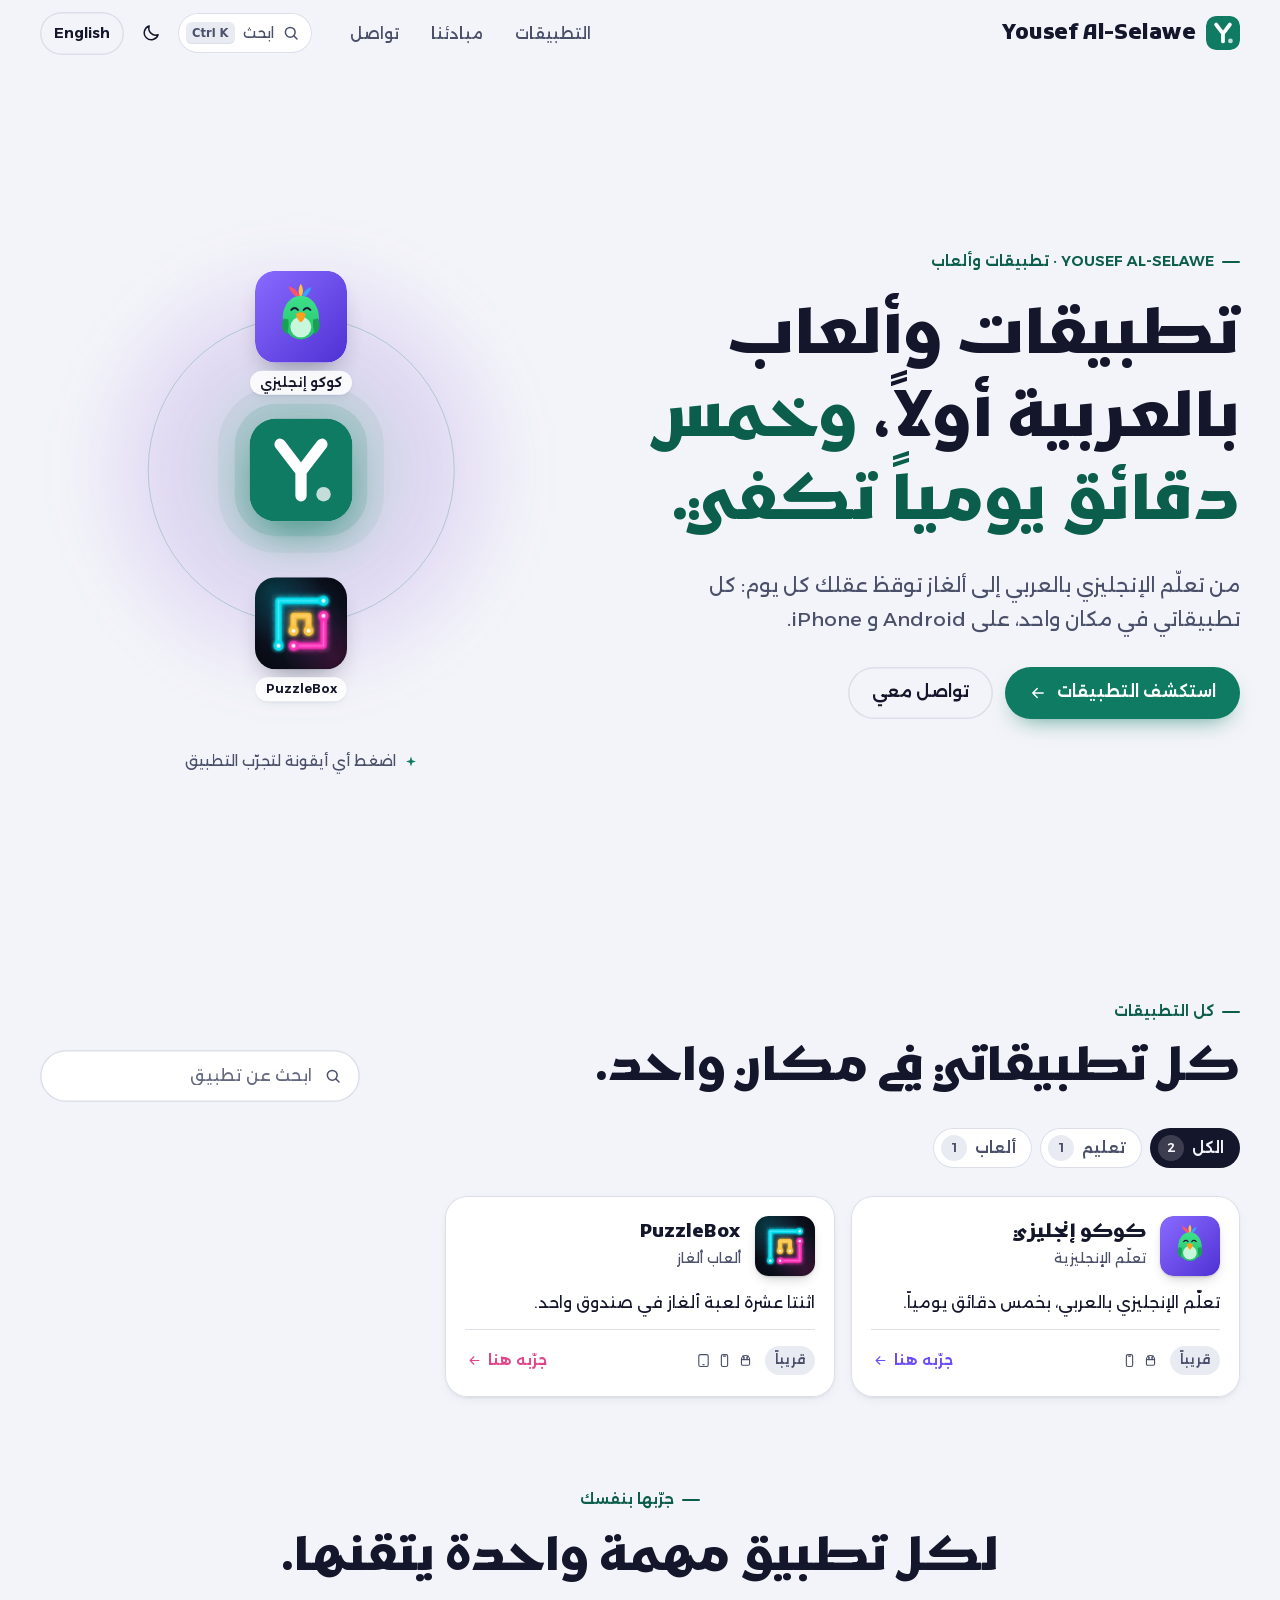
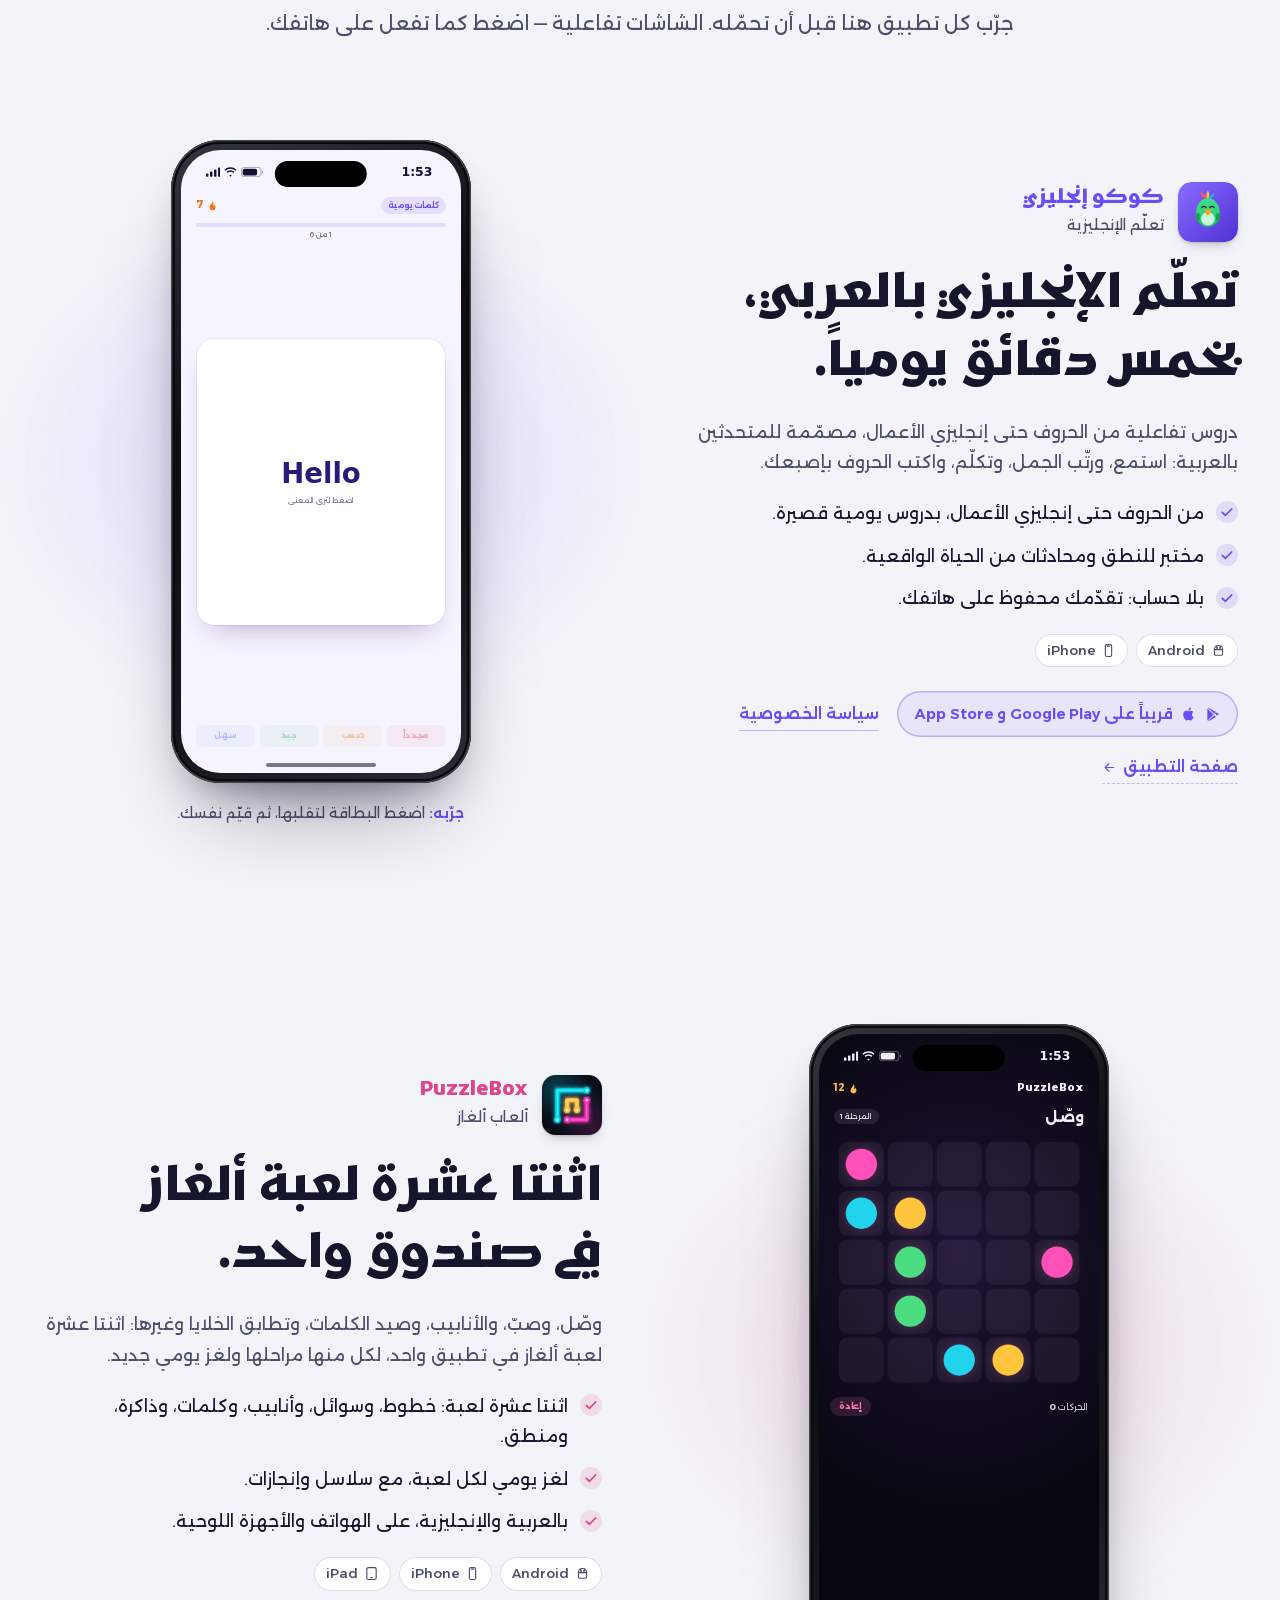
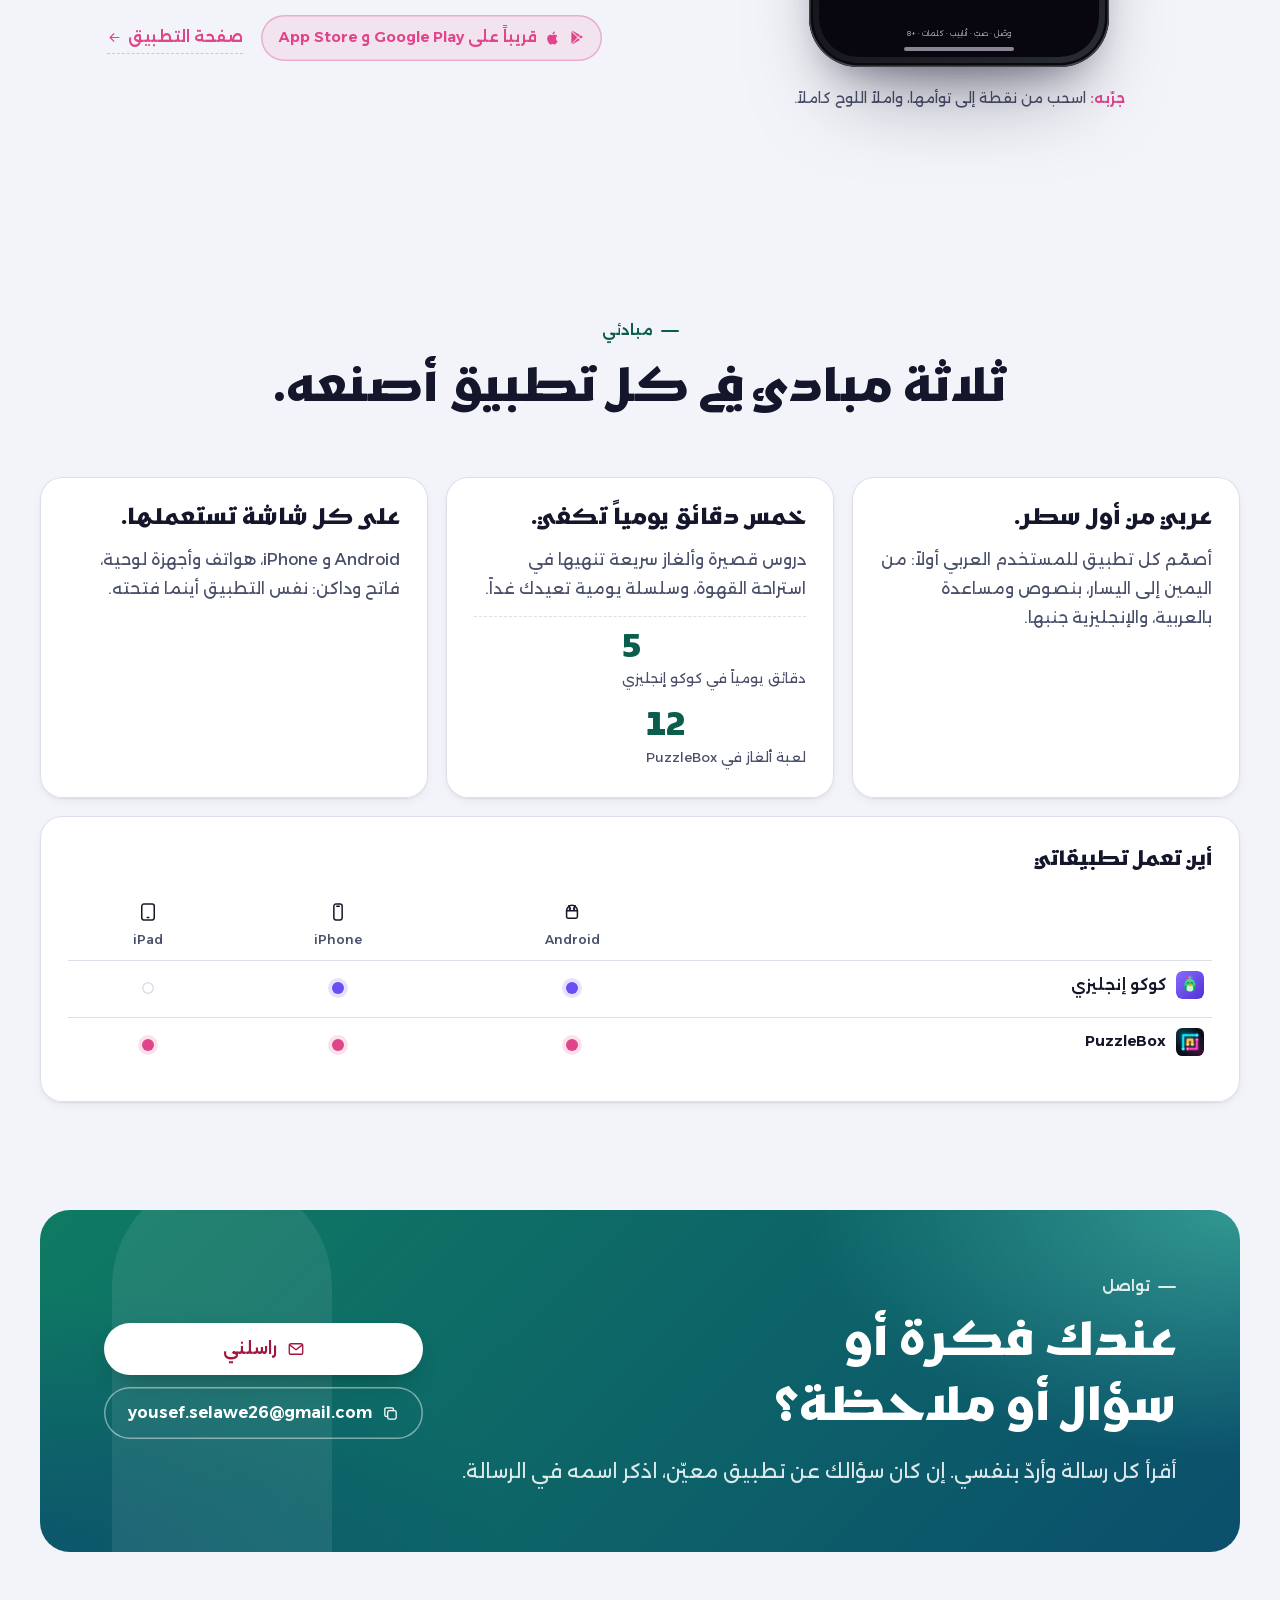
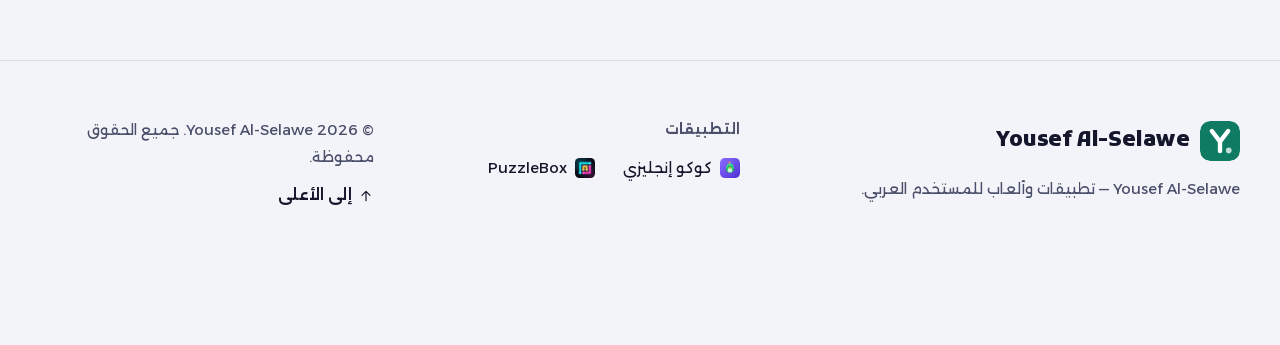
==== ar/index.html @ 9557375d "New developer site for Yousef Al-Selawe (built on the SouqApp site) Arabic-first hub at /ar/ and /en" ====
<!doctype html>
<html lang="ar" dir="rtl">
<head>
<meta charset="utf-8">
<meta name="viewport" content="width=device-width, initial-scale=1, viewport-fit=cover">
<title>Yousef Al-Selawe — تطبيقات وألعاب عربية</title>
<meta name="description" content="تطبيقات وألعاب من Yousef Al-Selawe، مصمّمة للمستخدم العربي: تعلّم الإنجليزي مع كوكو إنجليزي، ودرّب عقلك مع PuzzleBox. على Android و iPhone.">
<link rel="canonical" href="https://yousefselawe26.github.io/ar/">
<link rel="alternate" hreflang="ar" href="https://yousefselawe26.github.io/ar/">
<link rel="alternate" hreflang="en" href="https://yousefselawe26.github.io/en/">
<link rel="alternate" hreflang="x-default" href="https://yousefselawe26.github.io/ar/">
<meta property="og:type" content="website">
<meta property="og:site_name" content="Yousef Al-Selawe">
<meta property="og:title" content="Yousef Al-Selawe — تطبيقات وألعاب عربية">
<meta property="og:description" content="تطبيقات وألعاب من Yousef Al-Selawe، مصمّمة للمستخدم العربي: تعلّم الإنجليزي مع كوكو إنجليزي، ودرّب عقلك مع PuzzleBox. على Android و iPhone.">
<meta property="og:url" content="https://yousefselawe26.github.io/ar/">
<meta property="og:image" content="https://yousefselawe26.github.io/og/ar.png">
<meta property="og:image:width" content="1200">
<meta property="og:image:height" content="630">
<meta property="og:image:alt" content="Yousef Al-Selawe — كل تطبيقاتي في مكان واحد">
<meta property="og:locale" content="ar_JO">
<meta property="og:locale:alternate" content="en_US">
<meta name="twitter:card" content="summary_large_image">
<meta name="theme-color" content="#F3F4F9" media="(prefers-color-scheme: light)">
<meta name="theme-color" content="#0B0D16" media="(prefers-color-scheme: dark)">
<link rel="icon" href="/favicon.svg" type="image/svg+xml">
<link rel="icon" href="/favicon-48.png" sizes="48x48" type="image/png">
<link rel="apple-touch-icon" href="/apple-touch-icon.png">
<link rel="manifest" href="/site.webmanifest">
<link rel="preload" href="/fonts/kufam-arabic.woff2" as="font" type="font/woff2" crossorigin>
<link rel="preload" href="/fonts/alexandria-arabic.woff2" as="font" type="font/woff2" crossorigin>
<link rel="stylesheet" href="/assets/site.css?v=bbc7349735">
<script>
(function () {
  var d = document.documentElement, t = null;
  try { t = localStorage.getItem('sq-theme'); } catch (e) {}
  if (t !== 'light' && t !== 'dark') t = window.matchMedia('(prefers-color-scheme: dark)').matches ? 'dark' : 'light';
  d.setAttribute('data-theme', t);
  d.classList.add('js');
  // If the script never runs, show everything rather than leave it waiting to fade in.
  setTimeout(function () { if (!window.__sqReady) d.classList.remove('js'); }, 2500);
  try { localStorage.setItem('sq-lang', 'ar'); } catch (e) {}
})();
</script>
<script type="module" src="/assets/main.js?v=e59dbe7ccb"></script>
<script type="application/ld+json">{"@context":"https://schema.org","@type":"Organization","name":"Yousef Al-Selawe","alternateName":"Yousef Al-Selawe","url":"https://yousefselawe26.github.io","logo":"https://yousefselawe26.github.io/img/logo-512.png","email":"yousef.selawe26@gmail.com"}</script>
<script type="application/ld+json">{"@context":"https://schema.org","@type":"ItemList","name":"لكل تطبيق مهمة واحدة يتقنها.","itemListElement":[{"@type":"ListItem","position":1,"item":{"@type":"MobileApplication","name":"كوكو إنجليزي","description":"دروس تفاعلية من الحروف حتى إنجليزي الأعمال، مصمّمة للمتحدثين بالعربية: استمع، ورتّب الجمل، وتكلّم، واكتب الحروف بإصبعك.","applicationCategory":"EducationalApplication","operatingSystem":"Android, iPhone","image":"https://yousefselawe26.github.io/img/apps/cocoenglish.svg","publisher":{"@type":"Organization","name":"Yousef Al-Selawe"}}},{"@type":"ListItem","position":2,"item":{"@type":"MobileApplication","name":"PuzzleBox","description":"وصّل، وصبّ، والأنابيب، وصيد الكلمات، وتطابق الخلايا وغيرها: اثنتا عشرة لعبة ألغاز في تطبيق واحد، لكل منها مراحلها ولغز يومي جديد.","applicationCategory":"GameApplication","operatingSystem":"Android, iPhone, iPad","image":"https://yousefselawe26.github.io/img/apps/puzzlebox.webp","publisher":{"@type":"Organization","name":"Yousef Al-Selawe"}}}]}</script>
</head>
<body>
<a class="skip" href="#main">تخطَّ إلى المحتوى</a>
<header class="nav" data-nav>
  <div class="wrap nav-inner">
    <a class="brand" href="/ar/" aria-label="Yousef Al-Selawe — الرئيسية"><svg class="logo-mark" width="34" height="34" viewBox="0 0 64 64" aria-hidden="true" focusable="false"><rect width="64" height="64" rx="16" fill="var(--brand)"/><path d="M19 16l13 17 13-17M32 33v15" fill="none" stroke="var(--brand-on)" stroke-width="7" stroke-linecap="round" stroke-linejoin="round"/><circle cx="46" cy="47" r="4.5" fill="var(--brand-on)" opacity=".75"/></svg><span class="brand-word">Yousef Al-Selawe</span></a>
    <nav class="nav-links" aria-label="التطبيقات">
      <a href="/ar/#catalog">التطبيقات</a>
      <a href="/ar/#principles">مبادئنا</a>
      <a href="/ar/#contact">تواصل</a>
    </nav>
    <div class="nav-tools">
      <button class="search-btn" type="button" data-palette-open aria-label="بحث سريع" aria-keyshortcuts="Meta+K Control+K">
        <svg class="icon" width="18" height="18" viewBox="0 0 24 24" fill="none" stroke="currentColor" stroke-width="2" stroke-linecap="round" aria-hidden="true"><circle cx="11" cy="11" r="6.5"/><path d="M16 16l4 4"/></svg>
        <span class="search-btn-text">ابحث</span><kbd data-shortcut>⌘K</kbd>
      </button>
      <button class="icon-btn theme-toggle" type="button" data-theme-toggle data-label-light="الوضع الفاتح" data-label-dark="الوضع الداكن" aria-label="الوضع الداكن"><svg class="icon i-moon" width="20" height="20" viewBox="0 0 24 24" fill="none" stroke="currentColor" stroke-width="1.8" stroke-linecap="round" stroke-linejoin="round" aria-hidden="true" focusable="false"><path d="M20.5 14.2A8.5 8.5 0 0 1 9.8 3.5a8.5 8.5 0 1 0 10.7 10.7z"/></svg><svg class="icon i-sun" width="20" height="20" viewBox="0 0 24 24" fill="none" stroke="currentColor" stroke-width="1.8" stroke-linecap="round" stroke-linejoin="round" aria-hidden="true" focusable="false"><circle cx="12" cy="12" r="4.2"/><path d="M12 2.5v2.2M12 19.3v2.2M4.6 4.6l1.6 1.6M17.8 17.8l1.6 1.6M2.5 12h2.2M19.3 12h2.2M4.6 19.4l1.6-1.6M17.8 6.2l1.6-1.6"/></svg></button>
      <a class="lang-switch" href="/en/" hreflang="en" lang="en" data-lang="en">English</a>
    </div>
  </div>
</header>
<main id="main">
<section class="hero" id="top" aria-labelledby="hero-title">
  <div class="wrap hero-grid">
    <div class="hero-copy">
      <p class="eyebrow hero-eyebrow">Yousef Al-Selawe · تطبيقات وألعاب</p>
      <h1 class="display" id="hero-title">تطبيقات وألعاب بالعربية أولاً، <em>وخمس دقائق يومياً تكفي.</em></h1>
      <p class="lead hero-lead">من تعلّم الإنجليزي بالعربي إلى ألغاز توقظ عقلك كل يوم: كل تطبيقاتي في مكان واحد، على Android و iPhone.</p>
      <div class="hero-actions">
        <a class="btn btn-primary" href="#catalog">استكشف التطبيقات<svg class="icon icon-flip" width="18" height="18" viewBox="0 0 24 24" fill="none" stroke="currentColor" stroke-width="1.8" stroke-linecap="round" stroke-linejoin="round" aria-hidden="true" focusable="false"><path d="M5 12h14M13 6l6 6-6 6"/></svg></a>
        <a class="btn btn-quiet" href="#contact">تواصل معي</a>
      </div>
    </div>
    <div class="hero-stage" data-orbit-stage>
      <nav class="orbit" aria-label="تطبيقات Yousef Al-Selawe" data-rings="1" style="--rings:1">
        <div class="orbit-inner">
          <span class="orbit-glow" aria-hidden="true"></span>
          <span class="orbit-ring" style="--ring:1" aria-hidden="true"><i></i></span>
          <span class="orbit-core" aria-hidden="true"><svg class="orbit-logo" width="96" height="96" viewBox="0 0 64 64" aria-hidden="true" focusable="false"><rect width="64" height="64" rx="16" fill="var(--brand)"/><path d="M19 16l13 17 13-17M32 33v15" fill="none" stroke="var(--brand-on)" stroke-width="7" stroke-linecap="round" stroke-linejoin="round"/><circle cx="46" cy="47" r="4.5" fill="var(--brand-on)" opacity=".75"/></svg></span>
          <ul class="orbit-apps">
            <li style="--ring:1;--a:-90.00deg;--i:0"><a class="orbit-app" href="#app-cocoenglish" data-launch="cocoenglish"><img class="app-icon" src="/img/apps/cocoenglish.svg" alt="" width="96" height="96" fetchpriority="high"><span class="orbit-label" dir="auto">كوكو إنجليزي</span></a></li>
            <li style="--ring:1;--a:90.00deg;--i:1"><a class="orbit-app" href="#app-puzzlebox" data-launch="puzzlebox"><img class="app-icon" src="/img/apps/puzzlebox.webp" alt="" width="96" height="96" fetchpriority="high"><span class="orbit-label" dir="auto">PuzzleBox</span></a></li>
          </ul>
        </div>
      </nav>
      <p class="hero-hint"><svg class="icon" width="14" height="14" viewBox="0 0 24 24" aria-hidden="true" focusable="false"><path fill="currentColor" d="M12 2.5l2.1 6.4 6.4 2.1-6.4 2.1L12 19.5l-2.1-6.4L3.5 11l6.4-2.1z"/></svg>اضغط أي أيقونة لتجرّب التطبيق</p>
    </div>
  </div>
</section>
<section class="catalog" id="catalog" aria-labelledby="catalog-title">
  <div class="wrap">
    <div class="catalog-head reveal">
      <div class="catalog-title">
        <p class="eyebrow">كل التطبيقات</p>
        <h2 class="h2" id="catalog-title">كل تطبيقاتي في مكان واحد.</h2>
      </div>
      <label class="search">
        <svg class="icon" width="18" height="18" viewBox="0 0 24 24" fill="none" stroke="currentColor" stroke-width="2" stroke-linecap="round" aria-hidden="true"><circle cx="11" cy="11" r="6.5"/><path d="M16 16l4 4"/></svg>
        <span class="sr-only">ابحث عن تطبيق</span>
        <input type="search" placeholder="ابحث عن تطبيق" autocomplete="off" data-catalog-search>
      </label>
    </div>
    <div class="filters reveal" role="group" aria-label="الفئات">
      <button type="button" class="filter" data-filter="all" aria-pressed="true">الكل<span dir="ltr">2</span></button>
      <button type="button" class="filter" data-filter="education" aria-pressed="false">تعليم<span dir="ltr">1</span></button>
      <button type="button" class="filter" data-filter="games" aria-pressed="false">ألعاب<span dir="ltr">1</span></button>
    </div>
    <ul class="catalog-grid" data-catalog>
      <li class="app-card" id="card-cocoenglish" data-group="education" data-search="coco english كوكو إنجليزي تعلّم الإنجليزية تعليم" style="--c:#6C4CF5;--c-dark:#A08CFF">
        <img class="app-icon" src="/img/apps/cocoenglish.svg" alt="" width="64" height="64" loading="lazy">
        <span class="app-card-body">
          <a class="app-card-name" href="/ar/apps/cocoenglish/">كوكو إنجليزي</a>
          <span class="app-card-cat">تعلّم الإنجليزية</span>
        </span>
        <span class="app-card-line">تعلّم الإنجليزي بالعربي، بخمس دقائق يومياً.</span>
        <span class="app-card-foot">
          <span class="status">قريباً</span>
          <span class="app-card-platforms" aria-hidden="true"><svg class="icon" width="15" height="15" viewBox="0 0 24 24" fill="none" stroke="currentColor" stroke-width="1.8" stroke-linecap="round" stroke-linejoin="round" aria-hidden="true" focusable="false"><path d="M5.5 10.5h13v7a2 2 0 0 1-2 2h-9a2 2 0 0 1-2-2z"/><path d="M5.5 10.5a6.5 6.5 0 0 1 13 0M8 4.5l1.5 2.2M16 4.5l-1.5 2.2"/><circle cx="9.5" cy="8" r=".6" fill="currentColor"/><circle cx="14.5" cy="8" r=".6" fill="currentColor"/></svg><svg class="icon" width="15" height="15" viewBox="0 0 24 24" fill="none" stroke="currentColor" stroke-width="1.8" stroke-linecap="round" stroke-linejoin="round" aria-hidden="true" focusable="false"><rect x="7" y="2.5" width="10" height="19" rx="2.5"/><path d="M10.5 5h3"/></svg></span>
          <a class="app-card-try" href="#app-cocoenglish" data-launch="cocoenglish">جرّبه هنا<svg class="icon icon-flip" width="15" height="15" viewBox="0 0 24 24" fill="none" stroke="currentColor" stroke-width="1.8" stroke-linecap="round" stroke-linejoin="round" aria-hidden="true" focusable="false"><path d="M5 12h14M13 6l6 6-6 6"/></svg></a>
        </span>
      </li>
      <li class="app-card" id="card-puzzlebox" data-group="games" data-search="puzzlebox puzzlebox ألعاب ألغاز ألعاب" style="--c:#E0458A;--c-dark:#FF77B4">
        <img class="app-icon" src="/img/apps/puzzlebox.webp" alt="" width="64" height="64" loading="lazy">
        <span class="app-card-body">
          <a class="app-card-name" href="/ar/apps/puzzlebox/">PuzzleBox</a>
          <span class="app-card-cat">ألعاب ألغاز</span>
        </span>
        <span class="app-card-line">اثنتا عشرة لعبة ألغاز في صندوق واحد.</span>
        <span class="app-card-foot">
          <span class="status">قريباً</span>
          <span class="app-card-platforms" aria-hidden="true"><svg class="icon" width="15" height="15" viewBox="0 0 24 24" fill="none" stroke="currentColor" stroke-width="1.8" stroke-linecap="round" stroke-linejoin="round" aria-hidden="true" focusable="false"><path d="M5.5 10.5h13v7a2 2 0 0 1-2 2h-9a2 2 0 0 1-2-2z"/><path d="M5.5 10.5a6.5 6.5 0 0 1 13 0M8 4.5l1.5 2.2M16 4.5l-1.5 2.2"/><circle cx="9.5" cy="8" r=".6" fill="currentColor"/><circle cx="14.5" cy="8" r=".6" fill="currentColor"/></svg><svg class="icon" width="15" height="15" viewBox="0 0 24 24" fill="none" stroke="currentColor" stroke-width="1.8" stroke-linecap="round" stroke-linejoin="round" aria-hidden="true" focusable="false"><rect x="7" y="2.5" width="10" height="19" rx="2.5"/><path d="M10.5 5h3"/></svg><svg class="icon" width="15" height="15" viewBox="0 0 24 24" fill="none" stroke="currentColor" stroke-width="1.8" stroke-linecap="round" stroke-linejoin="round" aria-hidden="true" focusable="false"><rect x="4.5" y="2.5" width="15" height="19" rx="2.5"/><path d="M11 18.5h2"/></svg></span>
          <a class="app-card-try" href="#app-puzzlebox" data-launch="puzzlebox">جرّبه هنا<svg class="icon icon-flip" width="15" height="15" viewBox="0 0 24 24" fill="none" stroke="currentColor" stroke-width="1.8" stroke-linecap="round" stroke-linejoin="round" aria-hidden="true" focusable="false"><path d="M5 12h14M13 6l6 6-6 6"/></svg></a>
        </span>
      </li>
    </ul>
    <p class="catalog-empty" data-catalog-empty hidden>لا يوجد تطبيق بهذا الاسم بعد.</p>
  </div>
</section>
<section class="apps" id="apps" aria-labelledby="apps-title">
  <div class="wrap section-head reveal">
    <p class="eyebrow">جرّبها بنفسك</p>
    <h2 class="h2" id="apps-title">لكل تطبيق مهمة واحدة يتقنها.</h2>
    <p class="lead">جرّب كل تطبيق هنا قبل أن تحمّله. الشاشات تفاعلية — اضغط كما تفعل على هاتفك.</p>
  </div>
  <article class="app" id="app-cocoenglish" data-app="cocoenglish" style="--c:#6C4CF5;--c-dark:#A08CFF" aria-labelledby="cocoenglish-title">
  <div class="wrap app-grid">
    <div class="app-copy">
      <div class="app-id reveal">
        <img class="app-icon" src="/img/apps/cocoenglish.svg" alt="" width="60" height="60" loading="lazy">
        <div>
          <p class="app-name">كوكو إنجليزي</p>
          <p class="app-cat">تعلّم الإنجليزية</p>
        </div>
      </div>
      <h3 class="app-headline reveal" id="cocoenglish-title" tabindex="-1"><span class="sr-only">كوكو إنجليزي: </span>تعلّم الإنجليزي بالعربي، بخمس دقائق يومياً.</h3>
      <p class="app-desc reveal">دروس تفاعلية من الحروف حتى إنجليزي الأعمال، مصمّمة للمتحدثين بالعربية: استمع، ورتّب الجمل، وتكلّم، واكتب الحروف بإصبعك.</p>
      <ul class="app-features reveal">
        <li><svg class="icon" width="16" height="16" viewBox="0 0 24 24" fill="none" stroke="currentColor" stroke-width="1.8" stroke-linecap="round" stroke-linejoin="round" aria-hidden="true" focusable="false"><path d="M5 12.5l4.5 4.5L19 7.5"/></svg><span>من الحروف حتى إنجليزي الأعمال، بدروس يومية قصيرة.</span></li>
        <li><svg class="icon" width="16" height="16" viewBox="0 0 24 24" fill="none" stroke="currentColor" stroke-width="1.8" stroke-linecap="round" stroke-linejoin="round" aria-hidden="true" focusable="false"><path d="M5 12.5l4.5 4.5L19 7.5"/></svg><span>مختبر للنطق ومحادثات من الحياة الواقعية.</span></li>
        <li><svg class="icon" width="16" height="16" viewBox="0 0 24 24" fill="none" stroke="currentColor" stroke-width="1.8" stroke-linecap="round" stroke-linejoin="round" aria-hidden="true" focusable="false"><path d="M5 12.5l4.5 4.5L19 7.5"/></svg><span>بلا حساب: تقدّمك محفوظ على هاتفك.</span></li>
      </ul>
      <ul class="chips reveal" aria-label="يعمل على">
        <li><svg class="icon" width="15" height="15" viewBox="0 0 24 24" fill="none" stroke="currentColor" stroke-width="1.8" stroke-linecap="round" stroke-linejoin="round" aria-hidden="true" focusable="false"><path d="M5.5 10.5h13v7a2 2 0 0 1-2 2h-9a2 2 0 0 1-2-2z"/><path d="M5.5 10.5a6.5 6.5 0 0 1 13 0M8 4.5l1.5 2.2M16 4.5l-1.5 2.2"/><circle cx="9.5" cy="8" r=".6" fill="currentColor"/><circle cx="14.5" cy="8" r=".6" fill="currentColor"/></svg>Android</li><li><svg class="icon" width="15" height="15" viewBox="0 0 24 24" fill="none" stroke="currentColor" stroke-width="1.8" stroke-linecap="round" stroke-linejoin="round" aria-hidden="true" focusable="false"><rect x="7" y="2.5" width="10" height="19" rx="2.5"/><path d="M10.5 5h3"/></svg>iPhone</li>
      </ul>
      <div class="app-actions reveal"><span class="soon"><svg class="icon" width="15" height="15" viewBox="0 0 24 24" aria-hidden="true" focusable="false"><path fill="currentColor" d="M4.2 2.6c-.3.3-.4.7-.4 1.2v16.4c0 .5.1.9.4 1.2l9.3-9.4zM14.6 13.1l2.9 2.9-11.3 6.4c-.5.3-1 .3-1.4.1zM14.6 10.9L4.8 1.5c.4-.2.9-.2 1.4.1L17.5 8zM18.7 8.7l2.6 1.5c.9.5.9 1.3 0 1.8l-2.6 1.5-3.1-3z"/></svg><svg class="icon" width="16" height="16" viewBox="0 0 24 24" aria-hidden="true" focusable="false"><path fill="currentColor" d="M16.4 12.6c0-2.4 2-3.6 2.1-3.7-1.1-1.7-2.9-1.9-3.5-1.9-1.5-.2-2.9.9-3.7.9-.8 0-1.9-.9-3.2-.8-1.6 0-3.1 1-4 2.4-1.7 3-.4 7.4 1.2 9.8.8 1.2 1.8 2.5 3 2.4 1.2 0 1.7-.8 3.1-.8s1.9.8 3.2.8c1.3 0 2.2-1.2 3-2.4.9-1.4 1.3-2.7 1.3-2.8 0 0-2.5-1-2.5-3.9zM14 5.4c.7-.8 1.1-1.9 1-3-1 0-2.1.7-2.8 1.5-.6.7-1.2 1.8-1 2.9 1 .1 2.1-.6 2.8-1.4z"/></svg>قريباً على Google Play و App Store</span>
        <a class="link-ext" href="/privacy.html">سياسة الخصوصية</a>
        <a class="link-ext link-page" href="/ar/apps/cocoenglish/">صفحة التطبيق<svg class="icon icon-flip" width="15" height="15" viewBox="0 0 24 24" fill="none" stroke="currentColor" stroke-width="1.8" stroke-linecap="round" stroke-linejoin="round" aria-hidden="true" focusable="false"><path d="M5 12h14M13 6l6 6-6 6"/></svg></a></div>
      
    </div>
    <div class="app-stage">
      <div class="device device--phone " id="device-cocoenglish" role="group" aria-label="تجربة تفاعلية لتطبيق كوكو إنجليزي" data-demo="cocoenglish">
  <div class="screen demo-cocoenglish">
    <div class="sb" aria-hidden="true"><span class="sb-time" data-clock>9:41</span><span class="sb-island"></span><span class="sb-right"><svg class="sb-icon" viewBox="0 0 18 12" aria-hidden="true"><g fill="currentColor"><rect x="0" y="8" width="3" height="4" rx=".8"/><rect x="5" y="5.5" width="3" height="6.5" rx=".8"/><rect x="10" y="3" width="3" height="9" rx=".8"/><rect x="15" y=".5" width="3" height="11.5" rx=".8"/></g></svg><svg class="sb-icon" viewBox="0 0 16 12" aria-hidden="true"><path fill="currentColor" d="M8 2.3c2.4 0 4.6.9 6.2 2.5l1.3-1.4A10.6 10.6 0 0 0 8 .3 10.6 10.6 0 0 0 .5 3.4l1.3 1.4A8.7 8.7 0 0 1 8 2.3zm0 3.7c1.4 0 2.7.5 3.6 1.4l1.3-1.4A7 7 0 0 0 8 4a7 7 0 0 0-4.9 2l1.3 1.4C5.3 6.5 6.6 6 8 6zm0 3.6c-.6 0-1.2.3-1.6.7L8 12l1.6-1.7c-.4-.4-1-.7-1.6-.7z"/></svg><svg class="sb-icon sb-battery" viewBox="0 0 27 12" aria-hidden="true"><rect x=".5" y=".5" width="23" height="11" rx="3.2" fill="none" stroke="currentColor" stroke-opacity=".4"/><rect x="2" y="2" width="17" height="8" rx="2" fill="currentColor"/><path d="M25 4v4c.8-.3 1.3-1.1 1.3-2S25.8 4.3 25 4z" fill="currentColor" fill-opacity=".45"/></svg></span></div>
    <div class="ac-top"><span class="ac-deck">كلمات يومية</span><span class="ac-streak"><svg class="icon" width="13" height="13" viewBox="0 0 24 24" aria-hidden="true" focusable="false"><path fill="currentColor" d="M12.6 2.5c.4 3.2-1.4 4.8-3 6.6C8 10.9 6.5 12.8 6.5 15.4A5.5 5.5 0 0 0 12 21a5.6 5.6 0 0 0 5.5-5.6c0-2.3-1-3.6-2-4.8-.3 1.3-1 2.2-2 2.5.7-3.6-.1-7.3-.9-10.6z"/></svg><b dir="ltr" data-ac-streak>7</b></span></div>
    <div class="ac-progress" aria-hidden="true"><span data-ac-bar></span></div>
    <p class="ac-count" data-ac-count>1 من 6</p>
    <div class="ac-stage">
      <button class="ac-card" type="button" data-ac-card aria-pressed="false">
        <span class="ac-face ac-front"><span class="ac-word" lang="en" dir="ltr" data-ac-word>Hello</span><span class="ac-tap">اضغط لترى المعنى</span></span>
        <span class="ac-face ac-back" aria-hidden="true">
          <span class="ac-trans" lang="ar" data-ac-trans>مرحباً</span>
          <span class="ac-translit" lang="ar" data-ac-translit>هَلو</span>
          <span class="ac-ex" lang="en" dir="ltr" data-ac-ex>Hello, nice to meet you!</span>
          <span class="ac-ex-tr" lang="ar" data-ac-ex-tr>مرحباً، تشرّفت بمعرفتك!</span>
        </span>
      </button>
      <div class="ac-done" data-ac-done hidden>
        <span class="ac-done-flame"><svg class="icon" width="40" height="40" viewBox="0 0 24 24" aria-hidden="true" focusable="false"><path fill="currentColor" d="M12.6 2.5c.4 3.2-1.4 4.8-3 6.6C8 10.9 6.5 12.8 6.5 15.4A5.5 5.5 0 0 0 12 21a5.6 5.6 0 0 0 5.5-5.6c0-2.3-1-3.6-2-4.8-.3 1.3-1 2.2-2 2.5.7-3.6-.1-7.3-.9-10.6z"/></svg></span>
        <b>أحسنت!</b>
        <p data-ac-done-body></p>
        <button type="button" class="ac-restart" data-ac-restart>من جديد</button>
      </div>
    </div>
    <div class="ac-rate" data-ac-rate>
      <button type="button" class="ac-r ac-again" data-ac-grade="again" disabled>مجدداً</button><button type="button" class="ac-r ac-hard" data-ac-grade="hard" disabled>صعب</button><button type="button" class="ac-r ac-good" data-ac-grade="good" disabled>جيد</button><button type="button" class="ac-r ac-easy" data-ac-grade="easy" disabled>سهل</button>
    </div>
    <div class="ac-tabbar" aria-hidden="true"><i class="is-on"></i><i></i><i></i><i></i></div>
  </div>
</div>
      <p class="demo-hint"><b>جرّبه:</b> اضغط البطاقة لتقلبها، ثم قيّم نفسك.</p>
    </div>
  </div>
</article>
<article class="app" id="app-puzzlebox" data-app="puzzlebox" style="--c:#E0458A;--c-dark:#FF77B4" aria-labelledby="puzzlebox-title">
  <div class="wrap app-grid is-flipped">
    <div class="app-copy">
      <div class="app-id reveal">
        <img class="app-icon" src="/img/apps/puzzlebox.webp" alt="" width="60" height="60" loading="lazy">
        <div>
          <p class="app-name">PuzzleBox</p>
          <p class="app-cat">ألعاب ألغاز</p>
        </div>
      </div>
      <h3 class="app-headline reveal" id="puzzlebox-title" tabindex="-1"><span class="sr-only">PuzzleBox: </span>اثنتا عشرة لعبة ألغاز في صندوق واحد.</h3>
      <p class="app-desc reveal">وصّل، وصبّ، والأنابيب، وصيد الكلمات، وتطابق الخلايا وغيرها: اثنتا عشرة لعبة ألغاز في تطبيق واحد، لكل منها مراحلها ولغز يومي جديد.</p>
      <ul class="app-features reveal">
        <li><svg class="icon" width="16" height="16" viewBox="0 0 24 24" fill="none" stroke="currentColor" stroke-width="1.8" stroke-linecap="round" stroke-linejoin="round" aria-hidden="true" focusable="false"><path d="M5 12.5l4.5 4.5L19 7.5"/></svg><span>اثنتا عشرة لعبة: خطوط، وسوائل، وأنابيب، وكلمات، وذاكرة، ومنطق.</span></li>
        <li><svg class="icon" width="16" height="16" viewBox="0 0 24 24" fill="none" stroke="currentColor" stroke-width="1.8" stroke-linecap="round" stroke-linejoin="round" aria-hidden="true" focusable="false"><path d="M5 12.5l4.5 4.5L19 7.5"/></svg><span>لغز يومي لكل لعبة، مع سلاسل وإنجازات.</span></li>
        <li><svg class="icon" width="16" height="16" viewBox="0 0 24 24" fill="none" stroke="currentColor" stroke-width="1.8" stroke-linecap="round" stroke-linejoin="round" aria-hidden="true" focusable="false"><path d="M5 12.5l4.5 4.5L19 7.5"/></svg><span>بالعربية والإنجليزية، على الهواتف والأجهزة اللوحية.</span></li>
      </ul>
      <ul class="chips reveal" aria-label="يعمل على">
        <li><svg class="icon" width="15" height="15" viewBox="0 0 24 24" fill="none" stroke="currentColor" stroke-width="1.8" stroke-linecap="round" stroke-linejoin="round" aria-hidden="true" focusable="false"><path d="M5.5 10.5h13v7a2 2 0 0 1-2 2h-9a2 2 0 0 1-2-2z"/><path d="M5.5 10.5a6.5 6.5 0 0 1 13 0M8 4.5l1.5 2.2M16 4.5l-1.5 2.2"/><circle cx="9.5" cy="8" r=".6" fill="currentColor"/><circle cx="14.5" cy="8" r=".6" fill="currentColor"/></svg>Android</li><li><svg class="icon" width="15" height="15" viewBox="0 0 24 24" fill="none" stroke="currentColor" stroke-width="1.8" stroke-linecap="round" stroke-linejoin="round" aria-hidden="true" focusable="false"><rect x="7" y="2.5" width="10" height="19" rx="2.5"/><path d="M10.5 5h3"/></svg>iPhone</li><li><svg class="icon" width="15" height="15" viewBox="0 0 24 24" fill="none" stroke="currentColor" stroke-width="1.8" stroke-linecap="round" stroke-linejoin="round" aria-hidden="true" focusable="false"><rect x="4.5" y="2.5" width="15" height="19" rx="2.5"/><path d="M11 18.5h2"/></svg>iPad</li>
      </ul>
      <div class="app-actions reveal"><span class="soon"><svg class="icon" width="15" height="15" viewBox="0 0 24 24" aria-hidden="true" focusable="false"><path fill="currentColor" d="M4.2 2.6c-.3.3-.4.7-.4 1.2v16.4c0 .5.1.9.4 1.2l9.3-9.4zM14.6 13.1l2.9 2.9-11.3 6.4c-.5.3-1 .3-1.4.1zM14.6 10.9L4.8 1.5c.4-.2.9-.2 1.4.1L17.5 8zM18.7 8.7l2.6 1.5c.9.5.9 1.3 0 1.8l-2.6 1.5-3.1-3z"/></svg><svg class="icon" width="16" height="16" viewBox="0 0 24 24" aria-hidden="true" focusable="false"><path fill="currentColor" d="M16.4 12.6c0-2.4 2-3.6 2.1-3.7-1.1-1.7-2.9-1.9-3.5-1.9-1.5-.2-2.9.9-3.7.9-.8 0-1.9-.9-3.2-.8-1.6 0-3.1 1-4 2.4-1.7 3-.4 7.4 1.2 9.8.8 1.2 1.8 2.5 3 2.4 1.2 0 1.7-.8 3.1-.8s1.9.8 3.2.8c1.3 0 2.2-1.2 3-2.4.9-1.4 1.3-2.7 1.3-2.8 0 0-2.5-1-2.5-3.9zM14 5.4c.7-.8 1.1-1.9 1-3-1 0-2.1.7-2.8 1.5-.6.7-1.2 1.8-1 2.9 1 .1 2.1-.6 2.8-1.4z"/></svg>قريباً على Google Play و App Store</span>
        <a class="link-ext link-page" href="/ar/apps/puzzlebox/">صفحة التطبيق<svg class="icon icon-flip" width="15" height="15" viewBox="0 0 24 24" fill="none" stroke="currentColor" stroke-width="1.8" stroke-linecap="round" stroke-linejoin="round" aria-hidden="true" focusable="false"><path d="M5 12h14M13 6l6 6-6 6"/></svg></a></div>
      
    </div>
    <div class="app-stage">
      <div class="device device--phone " id="device-puzzlebox" role="group" aria-label="تجربة تفاعلية لتطبيق PuzzleBox" data-demo="puzzlebox">
  <div class="screen demo-puzzlebox">
    <div class="sb" aria-hidden="true"><span class="sb-time" data-clock>9:41</span><span class="sb-island"></span><span class="sb-right"><svg class="sb-icon" viewBox="0 0 18 12" aria-hidden="true"><g fill="currentColor"><rect x="0" y="8" width="3" height="4" rx=".8"/><rect x="5" y="5.5" width="3" height="6.5" rx=".8"/><rect x="10" y="3" width="3" height="9" rx=".8"/><rect x="15" y=".5" width="3" height="11.5" rx=".8"/></g></svg><svg class="sb-icon" viewBox="0 0 16 12" aria-hidden="true"><path fill="currentColor" d="M8 2.3c2.4 0 4.6.9 6.2 2.5l1.3-1.4A10.6 10.6 0 0 0 8 .3 10.6 10.6 0 0 0 .5 3.4l1.3 1.4A8.7 8.7 0 0 1 8 2.3zm0 3.7c1.4 0 2.7.5 3.6 1.4l1.3-1.4A7 7 0 0 0 8 4a7 7 0 0 0-4.9 2l1.3 1.4C5.3 6.5 6.6 6 8 6zm0 3.6c-.6 0-1.2.3-1.6.7L8 12l1.6-1.7c-.4-.4-1-.7-1.6-.7z"/></svg><svg class="sb-icon sb-battery" viewBox="0 0 27 12" aria-hidden="true"><rect x=".5" y=".5" width="23" height="11" rx="3.2" fill="none" stroke="currentColor" stroke-opacity=".4"/><rect x="2" y="2" width="17" height="8" rx="2" fill="currentColor"/><path d="M25 4v4c.8-.3 1.3-1.1 1.3-2S25.8 4.3 25 4z" fill="currentColor" fill-opacity=".45"/></svg></span></div>
    <div class="pb-top"><span class="pb-brand" lang="en" dir="ltr">PuzzleBox</span><span class="pb-streak"><svg class="icon" width="13" height="13" viewBox="0 0 24 24" aria-hidden="true" focusable="false"><path fill="currentColor" d="M12.6 2.5c.4 3.2-1.4 4.8-3 6.6C8 10.9 6.5 12.8 6.5 15.4A5.5 5.5 0 0 0 12 21a5.6 5.6 0 0 0 5.5-5.6c0-2.3-1-3.6-2-4.8-.3 1.3-1 2.2-2 2.5.7-3.6-.1-7.3-.9-10.6z"/></svg><b dir="ltr">12</b></span></div>
    <div class="pb-head"><b class="pb-game">وصّل</b><span class="pb-level" data-pb-level>المرحلة 1</span></div>
    <div class="pb-board" dir="ltr">
      <svg class="pb-svg" viewBox="-0.1 -0.1 5.2 5.2" data-pb-svg aria-hidden="true"></svg>
      <div class="pb-done" data-pb-done hidden>
        <span class="pb-stars" aria-hidden="true"><svg class="icon" width="22" height="22" viewBox="0 0 24 24" aria-hidden="true" focusable="false"><path fill="currentColor" d="M12 2.8l2.8 5.9 6.4.8-4.7 4.4 1.2 6.4L12 17.2l-5.7 3.1 1.2-6.4-4.7-4.4 6.4-.8z"/></svg><svg class="icon" width="28" height="28" viewBox="0 0 24 24" aria-hidden="true" focusable="false"><path fill="currentColor" d="M12 2.8l2.8 5.9 6.4.8-4.7 4.4 1.2 6.4L12 17.2l-5.7 3.1 1.2-6.4-4.7-4.4 6.4-.8z"/></svg><svg class="icon" width="22" height="22" viewBox="0 0 24 24" aria-hidden="true" focusable="false"><path fill="currentColor" d="M12 2.8l2.8 5.9 6.4.8-4.7 4.4 1.2 6.4L12 17.2l-5.7 3.1 1.2-6.4-4.7-4.4 6.4-.8z"/></svg></span>
        <b>حُلّت!</b>
        <p>وصلت كل الأزواج وامتلأ اللوح.</p>
        <button type="button" class="pb-next" data-pb-next>اللغز التالي</button>
      </div>
    </div>
    <div class="pb-bar">
      <span class="pb-moves">الحركات <b dir="ltr" data-pb-moves>0</b></span>
      <button type="button" class="pb-reset" data-pb-reset>إعادة</button>
    </div>
    <p class="pb-games">وصّل · صبّ · أنابيب · كلمات · +8</p>
    <div class="ac-tabbar pb-tabbar" aria-hidden="true"><i class="is-on"></i><i></i><i></i></div>
  </div>
</div>
      <p class="demo-hint"><b>جرّبه:</b> اسحب من نقطة إلى توأمها، واملأ اللوح كاملاً.</p>
    </div>
  </div>
</article>
</section>
<section class="principles" id="principles" aria-labelledby="pr-title">
  <div class="wrap">
    <div class="section-head reveal">
      <p class="eyebrow">مبادئي</p>
      <h2 class="h2" id="pr-title">ثلاثة مبادئ في كل تطبيق أصنعه.</h2>
    </div>
    <div class="pr-grid">
      <article class="pr-card reveal">
        <h3>عربي من أول سطر.</h3>
        <p>أصمّم كل تطبيق للمستخدم العربي أولاً: من اليمين إلى اليسار، بنصوص ومساعدة بالعربية، والإنجليزية جنبها.</p>
        
      </article>
      <article class="pr-card reveal">
        <h3>خمس دقائق يومياً تكفي.</h3>
        <p>دروس قصيرة وألغاز سريعة تنهيها في استراحة القهوة، وسلسلة يومية تعيدك غداً.</p>
        <dl class="pr-proof"><div><dt dir="ltr">5</dt><dd>دقائق يومياً في كوكو إنجليزي</dd></div><div><dt dir="ltr">12</dt><dd>لعبة ألغاز في PuzzleBox</dd></div></dl>
      </article>
      <article class="pr-card reveal">
        <h3>على كل شاشة تستعملها.</h3>
        <p>Android و iPhone، هواتف وأجهزة لوحية، فاتح وداكن: نفس التطبيق أينما فتحته.</p>
        
      </article>
    </div>
    <div class="matrix-card reveal">
      <h3 class="matrix-title">أين تعمل تطبيقاتي</h3>
      <div class="matrix-scroll">
        <table class="matrix">
          <thead>
            <tr><th scope="col"><span class="sr-only">التطبيق</span></th><th scope="col" title="Android"><svg class="icon" width="20" height="20" viewBox="0 0 24 24" fill="none" stroke="currentColor" stroke-width="1.8" stroke-linecap="round" stroke-linejoin="round" aria-hidden="true" focusable="false"><path d="M5.5 10.5h13v7a2 2 0 0 1-2 2h-9a2 2 0 0 1-2-2z"/><path d="M5.5 10.5a6.5 6.5 0 0 1 13 0M8 4.5l1.5 2.2M16 4.5l-1.5 2.2"/><circle cx="9.5" cy="8" r=".6" fill="currentColor"/><circle cx="14.5" cy="8" r=".6" fill="currentColor"/></svg><span class="m-label">Android</span></th><th scope="col" title="iPhone"><svg class="icon" width="20" height="20" viewBox="0 0 24 24" fill="none" stroke="currentColor" stroke-width="1.8" stroke-linecap="round" stroke-linejoin="round" aria-hidden="true" focusable="false"><rect x="7" y="2.5" width="10" height="19" rx="2.5"/><path d="M10.5 5h3"/></svg><span class="m-label">iPhone</span></th><th scope="col" title="iPad"><svg class="icon" width="20" height="20" viewBox="0 0 24 24" fill="none" stroke="currentColor" stroke-width="1.8" stroke-linecap="round" stroke-linejoin="round" aria-hidden="true" focusable="false"><rect x="4.5" y="2.5" width="15" height="19" rx="2.5"/><path d="M11 18.5h2"/></svg><span class="m-label">iPad</span></th></tr>
          </thead>
          <tbody>
            <tr style="--c:#6C4CF5;--c-dark:#A08CFF">
              <th scope="row"><a href="#app-cocoenglish"><img src="/img/apps/cocoenglish.svg" alt="" width="28" height="28" loading="lazy"><span>كوكو إنجليزي</span></a></th>
              <td><span class="dot is-yes" role="img" aria-label="Android: متاح"></span></td><td><span class="dot is-yes" role="img" aria-label="iPhone: متاح"></span></td><td><span class="dot" role="img" aria-label="iPad: غير متاح"></span></td>
            </tr>
            <tr style="--c:#E0458A;--c-dark:#FF77B4">
              <th scope="row"><a href="#app-puzzlebox"><img src="/img/apps/puzzlebox.webp" alt="" width="28" height="28" loading="lazy"><span>PuzzleBox</span></a></th>
              <td><span class="dot is-yes" role="img" aria-label="Android: متاح"></span></td><td><span class="dot is-yes" role="img" aria-label="iPhone: متاح"></span></td><td><span class="dot is-yes" role="img" aria-label="iPad: متاح"></span></td>
            </tr>
          </tbody>
        </table>
      </div>
    </div>
  </div>
</section>
<section class="contact" id="contact" aria-labelledby="ct-title">
  <div class="wrap">
    <div class="contact-card reveal">
      <div class="contact-copy">
        <p class="eyebrow">تواصل</p>
        <h2 class="h2" id="ct-title">عندك فكرة أو سؤال أو ملاحظة؟</h2>
        <p class="lead">أقرأ كل رسالة وأردّ بنفسي. إن كان سؤالك عن تطبيق معيّن، اذكر اسمه في الرسالة.</p>
      </div>
      <div class="contact-actions">
        <a class="btn btn-primary" href="mailto:yousef.selawe26@gmail.com?subject=%D8%B1%D8%B3%D8%A7%D9%84%D8%A9%20%D9%85%D9%86%20%D9%85%D9%88%D9%82%D8%B9%20Yousef%20Al-Selawe"><svg class="icon" width="18" height="18" viewBox="0 0 24 24" fill="none" stroke="currentColor" stroke-width="1.8" stroke-linecap="round" stroke-linejoin="round" aria-hidden="true" focusable="false"><rect x="3" y="5" width="18" height="14" rx="2.5"/><path d="M3.5 6.5l8.5 6.5 8.5-6.5"/></svg>راسلني</a>
        <button class="btn btn-quiet" type="button" data-copy="yousef.selawe26@gmail.com" data-copied="نُسخ العنوان" aria-label="انسخ البريد"><svg class="icon" width="17" height="17" viewBox="0 0 24 24" fill="none" stroke="currentColor" stroke-width="1.8" stroke-linecap="round" stroke-linejoin="round" aria-hidden="true" focusable="false"><rect x="8" y="8" width="12" height="12" rx="2.5"/><path d="M16 8V5.5A1.5 1.5 0 0 0 14.5 4h-9A1.5 1.5 0 0 0 4 5.5v9A1.5 1.5 0 0 0 5.5 16H8"/></svg><span dir="ltr" data-copy-label>yousef.selawe26@gmail.com</span></button>
      </div>
    </div>
  </div>
</section>
</main>
<nav class="dock" data-dock aria-label="تنقّل بين التطبيقات">
  <ul>
    <li><a href="#app-cocoenglish" data-dock-link="cocoenglish" aria-label="كوكو إنجليزي" title="كوكو إنجليزي"><img src="/img/apps/cocoenglish.svg" alt="" width="44" height="44" loading="lazy"></a></li>
    <li><a href="#app-puzzlebox" data-dock-link="puzzlebox" aria-label="PuzzleBox" title="PuzzleBox"><img src="/img/apps/puzzlebox.webp" alt="" width="44" height="44" loading="lazy"></a></li>
  </ul>
</nav>
<script type="application/json" id="demo-data">{"lang":"ar","cards":[{"id":"hello","word":"Hello","meaning":"مرحباً","say":"هَلو","example":"Hello, nice to meet you!","exampleAr":"مرحباً، تشرّفت بمعرفتك!"},{"id":"apple","word":"Apple","meaning":"تفّاحة","say":"آبِل","example":"I eat an apple every day.","exampleAr":"آكل تفّاحة كل يوم."},{"id":"thanks","word":"Thank you","meaning":"شكراً لك","say":"ثانك يو","example":"Thank you for your help.","exampleAr":"شكراً لمساعدتك."},{"id":"airport","word":"Airport","meaning":"مطار","say":"إيربورت","example":"The airport is far from here.","exampleAr":"المطار بعيد عن هنا."},{"id":"meeting","word":"Meeting","meaning":"اجتماع","say":"ميتِنغ","example":"The meeting starts at nine.","exampleAr":"يبدأ الاجتماع في التاسعة."},{"id":"deadline","word":"Deadline","meaning":"موعد التسليم","say":"ديدلاين","example":"The deadline is next Monday.","exampleAr":"موعد التسليم يوم الاثنين القادم."}],"verses":[],"demo":{"cocoenglish":{"deck":"كلمات يومية","streak":"يوم","flip":"اضغط لترى المعنى","again":"مجدداً","hard":"صعب","good":"جيد","easy":"سهل","doneTitle":"أحسنت!","doneBody":"أنهيت درس اليوم، وسلسلتك صارت {streak} أيام.","restart":"من جديد","cardOf":"{n} من {total}"},"puzzlebox":{"game":"وصّل","level":"المرحلة {n}","moves":"الحركات","solvedTitle":"حُلّت!","solvedBody":"وصلت كل الأزواج وامتلأ اللوح.","next":"اللغز التالي","reset":"إعادة","games":"وصّل · صبّ · أنابيب · كلمات · +8"}}}</script>
<footer class="footer">
  <div class="wrap footer-grid">
    <div class="footer-brand">
      <a class="brand" href="/ar/" aria-label="Yousef Al-Selawe — الرئيسية"><svg class="logo-mark" width="40" height="40" viewBox="0 0 64 64" aria-hidden="true" focusable="false"><rect width="64" height="64" rx="16" fill="var(--brand)"/><path d="M19 16l13 17 13-17M32 33v15" fill="none" stroke="var(--brand-on)" stroke-width="7" stroke-linecap="round" stroke-linejoin="round"/><circle cx="46" cy="47" r="4.5" fill="var(--brand-on)" opacity=".75"/></svg><span class="brand-word">Yousef Al-Selawe</span></a>
      <p>Yousef Al-Selawe — تطبيقات وألعاب للمستخدم العربي.</p>
    </div>
    <nav class="footer-apps" aria-label="التطبيقات">
      <h2 class="footer-h">التطبيقات</h2>
      <ul>
        <li><a href="/ar/apps/cocoenglish/"><img src="/img/apps/cocoenglish.svg" alt="" width="20" height="20" loading="lazy">كوكو إنجليزي</a></li>
        <li><a href="/ar/apps/puzzlebox/"><img src="/img/apps/puzzlebox.webp" alt="" width="20" height="20" loading="lazy">PuzzleBox</a></li>
      </ul>
    </nav>
    <div class="footer-meta">
      <p>© 2026 Yousef Al-Selawe. جميع الحقوق محفوظة.</p>
      <a class="footer-top" href="#main"><svg class="icon" width="16" height="16" viewBox="0 0 24 24" fill="none" stroke="currentColor" stroke-width="1.8" stroke-linecap="round" stroke-linejoin="round" aria-hidden="true" focusable="false"><path d="M12 19V5M6 11l6-6 6 6"/></svg>إلى الأعلى</a>
    </div>
  </div>
</footer>
<dialog class="palette" data-palette aria-label="بحث سريع">
  <div class="palette-box">
    <div class="palette-search">
      <svg class="icon" width="20" height="20" viewBox="0 0 24 24" fill="none" stroke="currentColor" stroke-width="2" stroke-linecap="round" aria-hidden="true"><circle cx="11" cy="11" r="6.5"/><path d="M16 16l4 4"/></svg>
      <input type="text" role="combobox" aria-expanded="true" aria-controls="palette-list" aria-autocomplete="list" aria-label="بحث سريع" placeholder="ابحث عن تطبيق أو صفحة…" autocomplete="off" spellcheck="false" data-palette-input>
      <kbd>esc</kbd>
    </div>
    <ul class="palette-list" id="palette-list" role="listbox" aria-label="بحث سريع" data-palette-list></ul>
    <p class="palette-empty" data-palette-empty hidden></p>
    <div class="palette-foot" aria-hidden="true">
      <span><kbd>↑</kbd><kbd>↓</kbd>للتنقل</span>
      <span><kbd>↵</kbd>للفتح</span>
      <span><kbd>esc</kbd>للإغلاق</span>
    </div>
  </div>
</dialog>
<script type="application/json" id="palette-data">{"items":[{"group":"apps","id":"cocoenglish","label":"كوكو إنجليزي","hint":"تعلّم الإنجليزية","icon":"/img/apps/cocoenglish.svg","href":"/ar/apps/cocoenglish/","keywords":"Coco English كوكو إنجليزي تعليم تعلّم الإنجليزي بالعربي، بخمس دقائق يومياً."},{"group":"apps","id":"puzzlebox","label":"PuzzleBox","hint":"ألعاب ألغاز","icon":"/img/apps/puzzlebox.webp","href":"/ar/apps/puzzlebox/","keywords":"PuzzleBox PuzzleBox ألعاب اثنتا عشرة لعبة ألغاز في صندوق واحد."},{"group":"pages","label":"كل التطبيقات","href":"/ar/#catalog","glyph":"grid"},{"group":"pages","label":"مبادئنا","href":"/ar/#principles","glyph":"spark"},{"group":"pages","label":"تواصل معنا","href":"/ar/#contact","glyph":"mail"},{"group":"actions","label":"بدّل الوضع الفاتح والداكن","action":"theme","glyph":"theme"},{"group":"actions","label":"English","hint":"اعرض الموقع بالإنجليزية","href":"/en/","lang":"en","glyph":"lang"}],"groups":{"apps":"التطبيقات","pages":"الصفحة","actions":"إجراءات"},"empty":"لا نتائج لـ «{q}»"}</script>

</body>
</html>
---- assets/site.css ----
@font-face{font-family:'Alexandria';font-style:normal;font-weight:300 700;font-display:swap;src:url(/fonts/alexandria-arabic.woff2) format('woff2');unicode-range:U+0600-06FF,U+0750-077F,U+0870-0891,U+0897-08E1,U+08E3-08FF,U+200C-200E,U+2010-2011,U+204F,U+2E41,U+FB50-FDFF,U+FE70-FE74,U+FE76-FEFC,U+102E0-102FB,U+10E60-10E7E,U+10EC2-10EC7,U+10EC9-10EEE,U+10EF0-10EFF,U+1EE00-1EE03,U+1EE05-1EE1F,U+1EE21-1EE22,U+1EE24,U+1EE27,U+1EE29-1EE32,U+1EE34-1EE37,U+1EE39,U+1EE3B,U+1EE42,U+1EE47,U+1EE49,U+1EE4B,U+1EE4D-1EE4F,U+1EE51-1EE52,U+1EE54,U+1EE57,U+1EE59,U+1EE5B,U+1EE5D,U+1EE5F,U+1EE61-1EE62,U+1EE64,U+1EE67-1EE6A,U+1EE6C-1EE72,U+1EE74-1EE77,U+1EE79-1EE7C,U+1EE7E,U+1EE80-1EE89,U+1EE8B-1EE9B,U+1EEA1-1EEA3,U+1EEA5-1EEA9,U+1EEAB-1EEBB,U+1EEF0-1EEF1}@font-face{font-family:'Alexandria';font-style:normal;font-weight:300 700;font-display:swap;src:url(/fonts/alexandria-latin-ext.woff2) format('woff2');unicode-range:U+0100-02BA,U+02BD-02C5,U+02C7-02CC,U+02CE-02D7,U+02DD-02FF,U+0304,U+0308,U+0329,U+1D00-1DBF,U+1E00-1E9F,U+1EF2-1EFF,U+2020,U+20A0-20AB,U+20AD-20C4,U+2113,U+2C60-2C7F,U+A720-A7FF}@font-face{font-family:'Alexandria';font-style:normal;font-weight:300 700;font-display:swap;src:url(/fonts/alexandria-latin.woff2) format('woff2');unicode-range:U+0000-00FF,U+0131,U+0152-0153,U+02BB-02BC,U+02C6,U+02DA,U+02DC,U+0304,U+0308,U+0329,U+2000-206F,U+20AC,U+2122,U+2191,U+2193,U+2212,U+2215,U+FEFF,U+FFFD}@font-face{font-family:'Kufam';font-style:normal;font-weight:500 900;font-display:swap;src:url(/fonts/kufam-arabic.woff2) format('woff2');unicode-range:U+0600-06FF,U+0750-077F,U+0870-0891,U+0897-08E1,U+08E3-08FF,U+200C-200E,U+2010-2011,U+204F,U+2E41,U+FB50-FDFF,U+FE70-FE74,U+FE76-FEFC,U+102E0-102FB,U+10E60-10E7E,U+10EC2-10EC7,U+10EC9-10EEE,U+10EF0-10EFF,U+1EE00-1EE03,U+1EE05-1EE1F,U+1EE21-1EE22,U+1EE24,U+1EE27,U+1EE29-1EE32,U+1EE34-1EE37,U+1EE39,U+1EE3B,U+1EE42,U+1EE47,U+1EE49,U+1EE4B,U+1EE4D-1EE4F,U+1EE51-1EE52,U+1EE54,U+1EE57,U+1EE59,U+1EE5B,U+1EE5D,U+1EE5F,U+1EE61-1EE62,U+1EE64,U+1EE67-1EE6A,U+1EE6C-1EE72,U+1EE74-1EE77,U+1EE79-1EE7C,U+1EE7E,U+1EE80-1EE89,U+1EE8B-1EE9B,U+1EEA1-1EEA3,U+1EEA5-1EEA9,U+1EEAB-1EEBB,U+1EEF0-1EEF1}@font-face{font-family:'Kufam';font-style:normal;font-weight:500 900;font-display:swap;src:url(/fonts/kufam-latin-ext.woff2) format('woff2');unicode-range:U+0100-02BA,U+02BD-02C5,U+02C7-02CC,U+02CE-02D7,U+02DD-02FF,U+0304,U+0308,U+0329,U+1D00-1DBF,U+1E00-1E9F,U+1EF2-1EFF,U+2020,U+20A0-20AB,U+20AD-20C4,U+2113,U+2C60-2C7F,U+A720-A7FF}@font-face{font-family:'Kufam';font-style:normal;font-weight:500 900;font-display:swap;src:url(/fonts/kufam-latin.woff2) format('woff2');unicode-range:U+0000-00FF,U+0131,U+0152-0153,U+02BB-02BC,U+02C6,U+02DA,U+02DC,U+0304,U+0308,U+0329,U+2000-206F,U+20AC,U+2122,U+2191,U+2193,U+2212,U+2215,U+FEFF,U+FFFD}@font-face{font-family:'Amiri Quran';font-style:normal;font-weight:400;font-display:swap;src:url(/fonts/amiri-quran.woff2) format('woff2')}@property --v{syntax:'<number>';inherits:true;initial-value:0}:root{--bg:#F3F4F9;--surface:#FFFFFF;--surface-2:#E9EBF3;--ink:#14162B;--ink-2:#4A4F6A;--line:#DCDFEA;--brand:#0F7B63;--brand-ink:#0B5E4B;--brand-on:#FFFFFF;--brand-soft:#DCF2EA;--tint-amt:7%;--shadow-sm:0 1px 2px rgb(20 22 43 / .06),0 4px 14px -6px rgb(20 22 43 / .12);--shadow:0 1px 2px rgb(20 22 43 / .06),0 18px 40px -18px rgb(20 22 43 / .22);--radius:22px;--nav-h:68px;--ease:cubic-bezier(.2,.8,.2,1);--font-display:'Kufam','Alexandria',system-ui,sans-serif;--font-body:'Alexandria',system-ui,-apple-system,'Segoe UI',sans-serif;--font-quran:'Amiri Quran','Amiri','Noto Naskh Arabic',serif;--font-ui:-apple-system,'SF Pro Text',system-ui,'Segoe UI',sans-serif;color-scheme:light}:root[data-theme='dark']{--bg:#0B0D16;--surface:#141726;--surface-2:#1C2033;--ink:#ECEEF7;--ink-2:#A3A8C3;--line:#272B42;--brand:#12936F;--brand-ink:#5FE3BF;--brand-on:#FFFFFF;--brand-soft:#0E2E26;--tint-amt:11%;--shadow-sm:0 1px 2px rgb(0 0 0 / .3),0 6px 18px -8px rgb(0 0 0 / .5);--shadow:0 1px 2px rgb(0 0 0 / .3),0 24px 48px -20px rgb(0 0 0 / .6);color-scheme:dark}*,*::before,*::after{box-sizing:border-box}html{-webkit-text-size-adjust:100%;scroll-padding-top:calc(var(--nav-h) + 12px)}body{margin:0;min-height:100vh;font-family:var(--font-body);font-size:1.0625rem;line-height:1.65;color:var(--ink);background-color:color-mix(in oklab,var(--tint,var(--bg)) var(--tint-amt),var(--bg));transition:background-color .9s ease;-webkit-font-smoothing:antialiased;text-rendering:optimizeLegibility}.hero,.app,.principles,.contact{overflow-x:clip}:lang(ar) body,body:lang(ar){line-height:1.8}img,svg{display:block;max-width:100%}button{font:inherit;color:inherit}a{color:inherit}p,h1,h2,h3,ul,ol,figure,blockquote,dl,dd{margin:0}ul,ol{list-style:none;padding:0}:focus-visible{outline:2.5px solid var(--brand);outline-offset:3px;border-radius:6px}.sr-only{position:absolute !important;width:1px;height:1px;padding:0;margin:-1px;overflow:hidden;clip:rect(0 0 0 0);white-space:nowrap;border:0}.skip{position:fixed;inset-block-start:10px;inset-inline-start:10px;z-index:100;padding:10px 16px;border-radius:12px;background:var(--ink);color:var(--bg);font-weight:600;text-decoration:none;translate:0 -200%}.skip:focus{translate:0 0}.wrap{width:min(100% - 32px,1200px);margin-inline:auto}.icon{flex:none}[dir='rtl'] .icon-flip{scale:-1 1}.display,.h2,.app-headline,.pr-card h3{font-family:var(--font-display);font-weight:800;text-wrap:balance}.display{font-size:clamp(2.3rem,1.4rem + 3.6vw,4.1rem);line-height:1.12;letter-spacing:-.02em}:lang(ar) .display{line-height:1.38;letter-spacing:0;font-size:clamp(2.15rem,1.3rem + 3.3vw,3.75rem)}.display em{font-style:normal;color:var(--brand-ink)}.h2{font-size:clamp(1.75rem,1.2rem + 2.2vw,2.8rem);line-height:1.18;letter-spacing:-.015em}:lang(ar) .h2{line-height:1.45;letter-spacing:0}.lead{font-size:clamp(1.05rem,1rem + .3vw,1.2rem);color:var(--ink-2);max-width:58ch;text-wrap:pretty}.eyebrow{display:inline-flex;align-items:center;gap:8px;font-size:.82rem;font-weight:600;letter-spacing:.06em;text-transform:uppercase;color:var(--brand-ink)}:lang(ar) .eyebrow{letter-spacing:0;font-size:.9rem}.eyebrow::before{content:'';width:18px;height:2px;border-radius:2px;background:currentColor}.btn{display:inline-flex;align-items:center;justify-content:center;gap:10px;min-height:52px;padding:0 24px;border:0;border-radius:999px;font-weight:600;font-size:1rem;text-decoration:none;cursor:pointer;transition:transform .2s var(--ease),background-color .2s ease,box-shadow .2s ease,color .2s ease}.btn:active{transform:scale(.97)}.btn-primary{background:var(--brand);color:var(--brand-on);box-shadow:0 10px 24px -12px color-mix(in oklab,var(--brand) 80%,transparent)}.btn-primary:hover{background:color-mix(in oklab,var(--brand) 88%,#000)}.btn-primary .icon{transition:translate .2s var(--ease)}.btn-primary:hover .icon{translate:3px 0}[dir='rtl'] .btn-primary:hover .icon{translate:-3px 0}.btn-quiet{background:transparent;color:var(--ink);box-shadow:inset 0 0 0 1.5px var(--line)}.btn-quiet:hover{box-shadow:inset 0 0 0 1.5px var(--ink-2)}.icon-btn{display:grid;place-items:center;width:42px;height:42px;border:0;border-radius:50%;background:transparent;color:var(--ink);cursor:pointer;transition:background-color .2s ease}.icon-btn:hover{background:var(--surface-2)}.nav{position:sticky;inset-block-start:0;z-index:50;height:var(--nav-h);background:color-mix(in oklab,var(--bg) 78%,transparent);backdrop-filter:saturate(1.6) blur(16px);-webkit-backdrop-filter:saturate(1.6) blur(16px);border-block-end:1px solid transparent;transition:border-color .3s ease}.nav[data-scrolled]{border-block-end-color:var(--line)}.nav-inner{height:100%;display:flex;align-items:center;gap:24px}.brand{display:inline-flex;align-items:center;gap:10px;text-decoration:none;color:var(--ink)}.brand-word{font-family:var(--font-display);font-weight:800;font-size:1.3rem;letter-spacing:-.01em}.logo-mark{border-radius:10px}.nav-links{display:flex;gap:4px;margin-inline-start:auto}.nav-links a{padding:8px 14px;border-radius:999px;font-size:.95rem;font-weight:500;text-decoration:none;color:var(--ink-2);transition:color .2s ease,background-color .2s ease}.nav-links a:hover{color:var(--ink);background:var(--surface-2)}.nav-tools{display:flex;align-items:center;gap:6px}.lang-switch{padding:8px 14px;border-radius:999px;font-size:.92rem;font-weight:600;text-decoration:none;box-shadow:inset 0 0 0 1.5px var(--line);transition:box-shadow .2s ease}.lang-switch:hover{box-shadow:inset 0 0 0 1.5px var(--ink-2)}.lang-switch:lang(ar){font-family:var(--font-body)}.search-btn{display:inline-flex;align-items:center;gap:8px;height:40px;padding:0 8px 0 12px;border:0;border-radius:999px;font-size:.9rem;color:var(--ink-2);background:var(--surface);box-shadow:inset 0 0 0 1px var(--line);cursor:pointer;transition:box-shadow .2s ease,color .2s ease}[dir='rtl'] .search-btn{padding:0 12px 0 8px}.search-btn:hover{color:var(--ink);box-shadow:inset 0 0 0 1px var(--ink-2)}kbd{display:inline-grid;place-items:center;min-width:22px;height:22px;padding:0 6px;border-radius:6px;font:600 .72rem/1 var(--font-ui);color:var(--ink-2);background:var(--surface-2);box-shadow:inset 0 -1px 0 var(--line);direction:ltr}.theme-toggle .i-sun{display:none}[data-theme='dark'] .theme-toggle .i-sun{display:block}[data-theme='dark'] .theme-toggle .i-moon{display:none}.hero{position:relative}.hero-grid{display:grid;grid-template-columns:1.08fr .92fr;align-items:center;gap:clamp(32px,5vw,80px);min-height:min(calc(100svh - var(--nav-h)),900px);padding-block:clamp(32px,6vh,72px)}.hero-copy{display:grid;gap:22px;justify-items:start}.hero-actions{display:flex;flex-wrap:wrap;gap:12px;margin-block-start:8px}.hero-stage{position:relative;display:grid;justify-items:center;gap:18px;padding-block:24px 8px}.orbit{position:relative;width:min(560px,100%);aspect-ratio:1;container-type:inline-size}.orbit-inner{--d:min(160px,calc(44cqi / (var(--rings) + .5)));--s:min(92px,calc(var(--d) / 1.5));position:absolute;inset:0;translate:var(--px,0) var(--py,0);transition:translate .6s var(--ease)}.orbit-glow{position:absolute;inset:6%;border-radius:50%;background:radial-gradient(closest-side,color-mix(in oklab,var(--brand) 30%,transparent),color-mix(in oklab,#7A3FD8 16%,transparent) 55%,transparent);filter:blur(24px)}.orbit-ring{position:absolute;left:50%;top:50%;width:calc(var(--ring) * var(--d) * 2);aspect-ratio:1;translate:-50% -50%;border-radius:50%;border:1px solid color-mix(in oklab,var(--brand) 24%,transparent)}.orbit-ring i{position:absolute;inset:-1px;border-radius:50%}.orbit-ring i::before{content:'';position:absolute;top:-3px;left:calc(50% - 3px);width:6px;height:6px;border-radius:50%;background:var(--brand);box-shadow:0 0 10px 3px color-mix(in oklab,var(--brand) 60%,transparent)}.orbit-core{position:absolute;left:50%;top:50%;width:calc(var(--s) * 1.12);aspect-ratio:1;translate:-50% -50%;border-radius:26%;box-shadow:0 0 0 calc(var(--s) * .16) color-mix(in oklab,var(--brand) 12%,transparent),0 0 0 calc(var(--s) * .34) color-mix(in oklab,var(--brand) 6%,transparent),0 18px 40px -12px color-mix(in oklab,var(--brand) 70%,transparent)}.orbit-logo{width:100%;height:100%;border-radius:26%}.orbit-apps{position:absolute;inset:0}.orbit-apps li{position:absolute;left:50%;top:50%;width:var(--s);height:var(--s);margin:calc(var(--s) / -2) 0 0 calc(var(--s) / -2);transform:rotate(calc(var(--a) + var(--spin))) translateX(calc(var(--ring) * var(--d) * var(--t))) rotate(calc(-1 * (var(--a) + var(--spin))))}.orbit-app{position:relative;display:block;width:100%;height:100%;border-radius:22.5%;text-decoration:none;transition:opacity .3s ease}.orbit-app img{width:100%;height:100%;scale:var(--m,1);box-shadow:0 14px 26px -12px rgb(20 22 43 / .45);transition:scale .3s var(--ease),box-shadow .3s ease}[data-theme='dark'] .orbit-app img{box-shadow:0 14px 26px -12px rgb(0 0 0 / .8)}.orbit-app:hover img,.orbit-app:focus-visible img{scale:calc(var(--m,1) * 1.08)}.orbit-app:active img{scale:.94}.orbit-apps:has(.orbit-app:hover) .orbit-app:not(:hover){opacity:.55}.orbit-label{position:absolute;top:calc(100% + 8px);left:50%;translate:-50% 0;padding:2px 10px;border-radius:999px;font-size:.78rem;font-weight:600;line-height:1.6;white-space:nowrap;color:var(--ink);background:color-mix(in oklab,var(--surface) 88%,transparent);box-shadow:var(--shadow-sm);pointer-events:none;opacity:0;transition:opacity .25s ease,translate .25s var(--ease);z-index:2}.orbit[data-rings='1'] .orbit-label,.orbit-app:hover .orbit-label,.orbit-app:focus-visible .orbit-label{opacity:1}@media (prefers-reduced-motion:no-preference){.orbit-apps{animation:orbit 140s linear infinite}.orbit:hover .orbit-apps,.orbit:focus-within .orbit-apps{animation-play-state:paused}.orbit-ring i{animation:spin calc(9s + var(--ring) * 5s) linear infinite}.orbit-ring:nth-child(odd) i{animation-direction:reverse}.orbit-core{animation:breathe 5s ease-in-out infinite}}@property --spin{syntax:'<angle>';inherits:true;initial-value:0deg}@keyframes orbit{to{--spin:360deg}}@keyframes spin{to{rotate:360deg}}@keyframes breathe{50%{scale:1.04}}.hero-hint{display:inline-flex;align-items:center;gap:8px;font-size:.9rem;color:var(--ink-2);position:relative}.hero-hint .icon{color:var(--brand)}.device{--dw:300px;container-type:inline-size;position:relative}.device--phone{width:var(--dw);aspect-ratio:9 / 19.3;padding:calc(var(--dw) * .034);border-radius:calc(var(--dw) * .165);background:linear-gradient(150deg,#34363f,#0c0d11 38%,#191a20 80%,#2c2e36);box-shadow:inset 0 0 0 1.5px #44464f,inset 0 0 0 4px #0a0a0d,0 50px 90px -40px rgb(20 22 43 / .55),0 22px 40px -22px rgb(20 22 43 / .45)}[data-theme='dark'] .device--phone{box-shadow:inset 0 0 0 1.5px #4a4c56,inset 0 0 0 4px #0a0a0d,0 50px 90px -40px rgb(0 0 0 / .9),0 0 0 1px rgb(255 255 255 / .04)}.device--phone>.screen{position:relative;height:100%;overflow:hidden;border-radius:calc(var(--dw) * .132);display:flex;flex-direction:column;font-family:var(--font-body);font-size:4.1cqi;line-height:1.4;isolation:isolate}.device--phone>.screen::after{content:'';position:absolute;inset-block-end:.55em;inset-inline-start:50%;translate:-50% 0;width:9.6em;height:.34em;border-radius:1em;background:currentColor;opacity:.55;z-index:5;pointer-events:none}[dir='rtl'] .device--phone>.screen::after{translate:50% 0}.sb{position:relative;flex:none;display:flex;align-items:center;justify-content:space-between;height:3.5em;padding-inline:2.3em 2em;font:600 1.08em/1 var(--font-ui);z-index:4}.sb-time{font-variant-numeric:tabular-nums;direction:ltr}.sb-island{position:absolute;inset-block-start:.85em;inset-inline-start:50%;translate:-50% 0;width:7.4em;height:2.15em;border-radius:2em;background:#000}[dir='rtl'] .sb-island{translate:50% 0}.sb-right{display:flex;align-items:center;gap:.32em;direction:ltr}.sb-icon{height:.78em;width:auto}.sb-battery{height:.82em}.app-icon{border-radius:22.5%;box-shadow:0 1px 2px rgb(0 0 0 / .12),0 6px 14px -6px rgb(0 0 0 / .3);background:#fff}@property --t{syntax:'<number>';inherits:true;initial-value:1}.orbit-apps li{--t:1}@media (prefers-reduced-motion:no-preference){.js .orbit-core{animation:pop .7s var(--ease) backwards,breathe 5s ease-in-out .7s infinite}.js .orbit-ring{animation:fade .9s ease .15s backwards}.js .orbit-apps li{animation:fly 1s var(--ease) backwards;animation-delay:calc(.3s + var(--i,0) * 70ms)}.js .hero-copy>*{animation:fade-up .8s var(--ease) backwards}.js .hero-copy>:nth-child(2){animation-delay:.08s}.js .hero-copy>:nth-child(3){animation-delay:.16s}.js .hero-copy>:nth-child(4){animation-delay:.24s}}@keyframes fly{from{--t:0;opacity:0}}@keyframes pop{from{opacity:0;scale:.6}}@keyframes fade{from{opacity:0}}@keyframes fade-up{from{opacity:0;translate:0 16px}}::view-transition-group(launch){animation-duration:.62s;animation-timing-function:var(--ease)}::view-transition-old(launch){animation:.3s ease both vt-out}::view-transition-new(launch){animation:.45s ease .08s both vt-in}::view-transition-old(root),::view-transition-new(root){animation-duration:.4s}@keyframes vt-out{to{opacity:0}}@keyframes vt-in{from{opacity:0}}:root.is-theming::view-transition-old(root),:root.is-theming::view-transition-new(root){animation:none;mix-blend-mode:normal}:root.is-theming body{transition:none}@media (prefers-reduced-motion:no-preference){@view-transition{navigation:auto}}.nav .brand .logo-mark{view-transition-name:site-logo}::view-transition-group(site-logo),::view-transition-group(app-icon){animation-duration:.5s;animation-timing-function:var(--ease)}.section-head{display:grid;gap:14px;justify-items:center;text-align:center;max-width:760px;margin-inline:auto}.section-head .lead{margin-inline:auto}.apps{padding-block:clamp(64px,10vh,120px) 0}.app{--p:var(--c);padding-block:clamp(64px,11vh,130px);scroll-margin-top:var(--nav-h)}[data-theme='dark'] .app{--p:var(--c-dark)}.app-grid{display:grid;grid-template-columns:1fr 1fr;align-items:center;gap:clamp(36px,6vw,100px)}.app-grid.is-flipped .app-copy{order:2}.app-copy{display:grid;gap:20px;justify-items:start;max-width:560px}.app-grid:not(.is-flipped) .app-copy{justify-self:end}.app-id{display:flex;align-items:center;gap:14px}.app-id .app-icon{width:60px;height:60px}.app-name{font-family:var(--font-display);font-weight:800;font-size:1.2rem;line-height:1.3;color:var(--p)}.app-cat{font-size:.92rem;color:var(--ink-2)}.app-headline{font-size:clamp(1.85rem,1.3rem + 2vw,2.9rem);line-height:1.16;letter-spacing:-.015em;outline:none}:lang(ar) .app-headline{line-height:1.45;letter-spacing:0}.app-desc{color:var(--ink-2);max-width:54ch;text-wrap:pretty}.app-features{display:grid;gap:12px}.app-features li{display:flex;gap:12px;align-items:flex-start}.app-features .icon{margin-block-start:.2em;padding:3px;width:22px;height:22px;border-radius:50%;color:var(--p);background:color-mix(in oklab,var(--p) 14%,transparent);stroke-width:2.6}.chips{display:flex;flex-wrap:wrap;gap:8px}.chips li{display:inline-flex;align-items:center;gap:6px;padding:5px 12px;border-radius:999px;font-size:.82rem;font-weight:500;color:var(--ink-2);background:var(--surface);box-shadow:inset 0 0 0 1px var(--line)}.chips .chip-os{font-variant-numeric:tabular-nums}.app-actions{display:flex;flex-wrap:wrap;align-items:center;gap:14px 18px;margin-block-start:4px}.store-badge{display:inline-block;border-radius:10px;transition:transform .2s var(--ease)}.store-badge:hover{transform:translateY(-2px)}.store-badge img{height:50px;width:auto}.badge-dark{display:none}[data-theme='dark'] .badge-dark{display:block}[data-theme='dark'] .badge-light{display:none}.rating{display:inline-flex;align-items:center;gap:6px;font-size:.88rem;color:var(--ink-2)}.rating .stars{display:inline-flex;color:#F5A524}.rating b{color:var(--ink)}.soon{display:inline-flex;align-items:center;gap:8px;min-height:46px;padding:0 18px;border-radius:999px;font-size:.92rem;font-weight:600;color:var(--p);background:color-mix(in oklab,var(--p) 9%,transparent);box-shadow:inset 0 0 0 1.5px color-mix(in oklab,var(--p) 35%,transparent)}.link-ext{display:inline-flex;align-items:center;gap:6px;font-weight:600;font-size:.95rem;color:var(--p);text-decoration:none;border-block-end:1.5px solid color-mix(in oklab,var(--p) 35%,transparent);padding-block:2px;transition:border-color .2s ease}.link-ext:hover{border-block-end-color:var(--p)}.app-note{font-size:.8rem;line-height:1.7;color:var(--ink-2);max-width:52ch;padding-inline-start:12px;border-inline-start:2px solid var(--line)}.app-stage{position:relative;display:grid;justify-items:center;gap:18px}.app-stage::before{content:'';position:absolute;inset:8% -10% 14%;border-radius:50%;background:radial-gradient(closest-side,color-mix(in oklab,var(--p) 34%,transparent),transparent);filter:blur(30px);opacity:.55;z-index:-1;pointer-events:none}.demo-hint{font-size:.88rem;color:var(--ink-2);text-align:center;max-width:34ch}.demo-hint b{color:var(--p);font-weight:600}.catalog{padding-block:clamp(72px,11vh,130px) 0}.catalog-head{display:flex;flex-wrap:wrap;align-items:flex-end;justify-content:space-between;gap:20px 32px}.catalog-title{display:grid;gap:12px;justify-items:start}.search{position:relative;display:flex;align-items:center;width:min(100%,320px)}.search .icon{position:absolute;inset-inline-start:18px;color:var(--ink-2);pointer-events:none}.search input{width:100%;height:52px;padding-inline:48px 20px;border:0;border-radius:999px;font:inherit;font-size:1rem;color:var(--ink);background:var(--surface);box-shadow:inset 0 0 0 1.5px var(--line);transition:box-shadow .2s ease}.search input::placeholder{color:var(--ink-2);opacity:.85}.search input:focus{outline:none;box-shadow:inset 0 0 0 2px var(--brand)}.filters{display:flex;flex-wrap:wrap;gap:8px;margin-block:26px 28px}.filter{display:inline-flex;align-items:center;gap:8px;height:40px;padding:0 8px 0 16px;border:0;border-radius:999px;font-size:.92rem;font-weight:600;color:var(--ink-2);background:var(--surface);box-shadow:inset 0 0 0 1px var(--line);cursor:pointer;transition:color .2s ease,background-color .2s ease,box-shadow .2s ease}[dir='rtl'] .filter{padding:0 16px 0 8px}.filter:hover{color:var(--ink);box-shadow:inset 0 0 0 1px var(--ink-2)}.filter span{min-width:26px;padding:2px 7px;border-radius:999px;font-size:.78rem;text-align:center;background:var(--surface-2)}.filter[aria-pressed='true']{color:var(--bg);background:var(--ink);box-shadow:none}.filter[aria-pressed='true'] span{color:inherit;background:color-mix(in oklab,var(--bg) 18%,transparent)}.catalog-grid{display:grid;grid-template-columns:repeat(auto-fill,minmax(min(100%,300px),1fr));gap:16px}.app-card{--p:var(--c);position:relative;display:grid;grid-template-columns:auto 1fr;grid-template-rows:auto 1fr auto;gap:14px;padding:20px;overflow:hidden;border-radius:var(--radius);background:var(--surface);box-shadow:var(--shadow-sm),inset 0 0 0 1px var(--line);transition:transform .3s var(--ease),box-shadow .3s ease}[data-theme='dark'] .app-card{--p:var(--c-dark)}.app-card[hidden]{display:none}.app-card::before{content:'';position:absolute;inset:0 0 auto;height:3px;background:var(--p);opacity:0;transition:opacity .3s ease}.app-card:hover{transform:translateY(-4px);box-shadow:var(--shadow),inset 0 0 0 1px color-mix(in oklab,var(--p) 40%,var(--line))}.app-card:hover::before,.app-card:focus-within::before{opacity:1}.app-card .app-icon{width:60px;height:60px}.app-card-body{display:grid;align-content:center;gap:2px;min-width:0}.app-card-name{font-family:var(--font-display);font-weight:800;font-size:1.12rem;line-height:1.3;color:var(--ink);text-decoration:none}.app-card-name::after{content:'';position:absolute;inset:0;border-radius:inherit}.app-card-name:focus-visible{outline:none}.app-card:has(.app-card-name:focus-visible){outline:2.5px solid var(--brand);outline-offset:3px}.app-card-cat{font-size:.85rem;color:var(--ink-2)}.app-card-line{grid-column:1 / -1;font-size:.98rem;line-height:1.6;text-wrap:pretty}.app-card-foot{grid-column:1 / -1;display:flex;align-items:center;gap:12px;padding-block-start:14px;border-block-start:1px solid var(--line)}.status{padding:3px 10px;border-radius:999px;font-size:.78rem;font-weight:600;white-space:nowrap;color:var(--ink-2);background:var(--surface-2)}.status.is-live{color:#0B7A55;background:#DDF6EA}[data-theme='dark'] .status.is-live{color:#4ADE9B;background:rgb(74 222 155 / .12)}.app-card-platforms{display:flex;gap:6px;color:var(--ink-2)}.app-card-try{position:relative;z-index:1;margin-inline-start:auto;display:inline-flex;align-items:center;gap:6px;padding:4px 2px;font-size:.88rem;font-weight:600;white-space:nowrap;color:var(--p);text-decoration:none}.app-card-try .icon{transition:translate .25s var(--ease)}.app-card-try:hover .icon{translate:3px 0}[dir='rtl'] .app-card-try:hover .icon{translate:-3px 0}.catalog-empty{padding:40px 20px;border:1.5px dashed var(--line);border-radius:var(--radius);text-align:center;color:var(--ink-2)}body.is-app-page{--p:var(--c);--tint:var(--c)}[data-theme='dark'] body.is-app-page{--p:var(--c-dark);--tint:var(--c-dark)}.crumbs{display:flex;flex-wrap:wrap;align-items:center;gap:6px;padding-block:24px 0;font-size:.9rem;color:var(--ink-2)}.crumbs a{color:inherit;text-decoration:none}.crumbs a:hover{color:var(--ink);text-decoration:underline;text-underline-offset:3px}.crumbs [aria-current]{color:var(--ink);font-weight:600}.crumbs .icon{opacity:.6}.ap-hero{display:grid;grid-template-columns:1.05fr .95fr;align-items:center;gap:clamp(36px,6vw,96px);padding-block:clamp(28px,5vh,56px) clamp(56px,9vh,104px)}.ap-copy{display:grid;gap:20px;justify-items:start}.ap-copy .app-id .app-icon{width:72px;height:72px}.ap-icon{view-transition-name:app-icon}.ap-title{font-size:clamp(2.1rem,1.3rem + 3vw,3.5rem)}:lang(ar) .ap-title{font-size:clamp(2rem,1.25rem + 2.8vw,3.25rem)}.ap-icon-stage{display:grid;place-items:center;width:min(380px,100%);aspect-ratio:1;margin-inline:auto;border-radius:50%;background:radial-gradient(closest-side,color-mix(in oklab,var(--p) 28%,transparent),transparent)}.ap-icon-stage img{width:46%;height:auto;box-shadow:0 30px 60px -24px color-mix(in oklab,var(--p) 70%,#000)}.ap-shots{padding-block:clamp(48px,8vh,96px)}.shots-head{display:flex;align-items:flex-end;justify-content:space-between;gap:16px;margin-block-end:24px}.shots-nav{display:flex;gap:8px}.shots-nav .icon-btn{background:var(--surface);box-shadow:inset 0 0 0 1px var(--line)}.shots-nav .icon-btn:hover{box-shadow:inset 0 0 0 1px var(--ink-2)}.shots-track{--edge:max(16px,calc((100vw - 1200px) / 2));display:flex;gap:20px;padding:8px var(--edge) 24px;overflow-x:auto;scroll-snap-type:x mandatory;scroll-padding-inline:var(--edge);scrollbar-width:none;cursor:grab;outline-offset:-4px}.shots-track::-webkit-scrollbar{display:none}.shots-track.is-dragging{cursor:grabbing;scroll-snap-type:none;user-select:none}.shot{flex:none;display:grid;gap:12px;justify-items:center;width:clamp(200px,22vw,250px);scroll-snap-align:start}.shot img{width:100%;height:auto;filter:drop-shadow(0 22px 30px rgb(20 22 43 / .18))}[data-theme='dark'] .shot img{filter:drop-shadow(0 22px 30px rgb(0 0 0 / .5))}.shot.is-flat img{border-radius:28px}.shot-dark{display:none}[data-theme='dark'] .shot-dark{display:block}[data-theme='dark'] .shot-light{display:none}.shot figcaption{font-size:.9rem;font-weight:600;color:var(--ink-2)}.ap-get{padding-block:clamp(32px,6vh,64px)}.get-card{display:grid;grid-template-columns:1fr auto;align-items:center;gap:32px;padding:clamp(24px,4vw,44px);border-radius:calc(var(--radius) + 6px);background:var(--surface);box-shadow:var(--shadow-sm),inset 0 0 0 1px var(--line)}.get-copy{display:grid;gap:12px;justify-items:start}.get-title{font-family:var(--font-display);font-weight:800;font-size:clamp(1.4rem,1.1rem + 1.2vw,2rem);line-height:1.3}.get-qr-text{color:var(--ink-2);max-width:44ch}.get-qr{position:relative;display:grid;place-items:center;width:176px;padding:6px;border-radius:20px;color:#14162B;background:#fff;box-shadow:0 0 0 1px var(--line),0 18px 36px -20px color-mix(in oklab,var(--p) 60%,#000)}.get-qr .qr{width:100%;height:auto}.get-qr .app-icon{position:absolute;width:22%;height:auto;border-radius:22.5%;box-shadow:0 0 0 3px #fff}.get-card.is-soon{grid-template-columns:auto 1fr}.get-card.is-soon p{color:var(--ink-2);margin-block-start:6px;max-width:60ch}@media (hover:none),(max-width:760px){.get-card{grid-template-columns:1fr}.get-qr,.get-qr-text{display:none}}.ap-faq{padding-block:clamp(48px,8vh,96px);display:grid;gap:24px}.faq-list{display:grid;gap:10px;max-width:860px}.faq{border-radius:18px;background:var(--surface);box-shadow:inset 0 0 0 1px var(--line);transition:box-shadow .2s ease}.faq[open]{box-shadow:inset 0 0 0 1.5px color-mix(in oklab,var(--p) 45%,var(--line))}.faq summary{display:flex;align-items:center;justify-content:space-between;gap:16px;padding:18px 22px;font-weight:600;font-size:1.05rem;cursor:pointer;list-style:none}.faq summary::-webkit-details-marker{display:none}.faq-mark{position:relative;flex:none;width:28px;height:28px;border-radius:50%;background:var(--surface-2);transition:background-color .2s ease,rotate .3s var(--ease)}.faq-mark::before,.faq-mark::after{content:'';position:absolute;left:50%;top:50%;width:11px;height:2px;border-radius:2px;background:currentColor;translate:-50% -50%}.faq-mark::after{rotate:90deg;transition:rotate .3s var(--ease)}.faq[open] .faq-mark{background:color-mix(in oklab,var(--p) 16%,transparent);color:var(--p)}.faq[open] .faq-mark::after{rotate:0deg}.faq p{padding:0 22px 20px;color:var(--ink-2);max-width:70ch}.ap-more{padding-block:clamp(32px,6vh,64px) clamp(72px,11vh,120px)}.more-head{display:flex;align-items:flex-end;justify-content:space-between;gap:16px;margin-block-end:24px}.link-page{border-block-end-style:dashed}.link-page .icon{transition:translate .25s var(--ease)}.link-page:hover .icon{translate:3px 0}[dir='rtl'] .link-page:hover .icon{translate:-3px 0}.palette{width:min(640px,calc(100% - 32px));max-height:min(560px,calc(100dvh - 120px));margin:12vh auto auto;padding:0;border:0;border-radius:22px;color:var(--ink);background:color-mix(in oklab,var(--surface) 92%,transparent);backdrop-filter:blur(24px) saturate(1.6);-webkit-backdrop-filter:blur(24px) saturate(1.6);box-shadow:0 40px 100px -30px rgb(10 12 30 / .55),inset 0 0 0 1px color-mix(in oklab,var(--ink) 10%,transparent);overflow:hidden}.palette::backdrop{background:rgb(10 12 24 / .38);backdrop-filter:blur(3px)}.palette[open]{display:flex;flex-direction:column}@media (prefers-reduced-motion:no-preference){.palette[open]{animation:palette-in .28s var(--ease)}.palette[open]::backdrop{animation:fade .25s ease}}@keyframes palette-in{from{opacity:0;scale:.96;translate:0 -8px}}.palette-box{display:flex;flex-direction:column;min-height:0}.palette-search{display:flex;align-items:center;gap:12px;padding:16px 18px;border-block-end:1px solid var(--line)}.palette-search .icon{color:var(--ink-2)}.palette-search input{flex:1;min-width:0;border:0;outline:none;font:inherit;font-size:1.1rem;color:var(--ink);background:transparent}.palette-search input::placeholder{color:var(--ink-2)}.palette-list{flex:1;overflow-y:auto;padding:8px;overscroll-behavior:contain}.palette-group{padding:12px 12px 6px;font-size:.78rem;font-weight:600;color:var(--ink-2)}.palette-item{display:flex;align-items:center;gap:12px;padding:8px 12px;border-radius:12px;cursor:pointer}.palette-item img{width:32px;height:32px;border-radius:22.5%;flex:none}.palette-glyph{flex:none;box-sizing:content-box;padding:6px;border-radius:9px;color:var(--ink-2);background:var(--surface-2)}.palette-text{display:grid;min-width:0;flex:1}.palette-label{font-weight:600}.palette-hint{font-size:.82rem;color:var(--ink-2);white-space:nowrap;overflow:hidden;text-overflow:ellipsis}.palette-go{flex:none;color:var(--ink-2);opacity:0;transition:opacity .15s ease}[dir='rtl'] .palette-go{scale:-1 1}.palette-item[aria-selected='true']{background:color-mix(in oklab,var(--brand) 11%,transparent)}.palette-item[aria-selected='true'] .palette-go{opacity:1;color:var(--brand-ink)}.palette-empty{padding:32px 20px;text-align:center;color:var(--ink-2)}.palette-foot{display:flex;flex-wrap:wrap;gap:16px;padding:10px 18px;border-block-start:1px solid var(--line);font-size:.78rem;color:var(--ink-2)}.palette-foot span{display:inline-flex;align-items:center;gap:6px}.palette-foot kbd{min-width:20px;height:20px}@media (hover:none){.palette-foot{display:none}}:where(.screen,.device) button{cursor:pointer;border:0;background:none;padding:0;border-radius:0}.device button:focus-visible{outline:2px solid currentColor;outline-offset:2px}.demo-toast{position:absolute;inset-block-end:6.2em;inset-inline-start:50%;translate:-50% .6em;padding:.55em 1.1em;border-radius:2em;font-size:.8em;font-weight:600;white-space:nowrap;color:#fff;background:rgb(14 18 32 / .9);opacity:0;transition:opacity .3s ease,translate .3s var(--ease);pointer-events:none;z-index:6}[dir='rtl'] .demo-toast{translate:50% .6em}.demo-toast.is-shown{opacity:1;translate:-50% 0}[dir='rtl'] .demo-toast.is-shown{translate:50% 0}.demo-cleanspace{--cs-blue:#1463FF;background:#F2F4F9;color:#0B1020}[data-theme='dark'] .demo-cleanspace{background:#090C13;color:#E8ECF5}.cs-top{display:flex;align-items:center;justify-content:space-between;padding:.2em 1.2em .6em}.cs-pro{padding:.35em .8em;border-radius:2em;font:700 .66em/1 var(--font-ui);color:#fff;background:linear-gradient(90deg,#1559F0,#38B6FF)}.cs-logo{font:800 1.25em/1 var(--font-ui);letter-spacing:-.02em}.cs-card{margin-inline:1em;padding:1em;border-radius:1.4em;display:grid;grid-template-columns:auto 1fr;gap:.9em .8em;align-items:center;color:#fff;background:linear-gradient(135deg,#2F7BFF,#52B6FF);box-shadow:0 .8em 1.6em -.8em rgb(20 99 255 / .6)}.cs-ring{position:relative;width:5.3em;aspect-ratio:1;display:grid;place-items:center;transition:--v 1.1s var(--ease)}.cs-ring::before{content:'';position:absolute;inset:0;border-radius:50%;background:conic-gradient(#fff calc(var(--v) * 360deg),rgb(255 255 255 / .28) 0);-webkit-mask:radial-gradient(farthest-side,transparent calc(100% - .5em),#000 calc(100% - .5em + .5px));mask:radial-gradient(farthest-side,transparent calc(100% - .5em),#000 calc(100% - .5em + .5px))}.cs-ring>span{display:grid;justify-items:center;line-height:1.1}.cs-ring b{font-size:1.15em}.cs-ring small{font-size:.58em;opacity:.9}.cs-head{display:grid;gap:.05em;justify-items:start}.cs-title{font-size:.72em;font-weight:600;display:flex;align-items:center;gap:.4em}.cs-live{font:700 .82em/1 var(--font-ui);font-style:normal;padding:.25em .5em;border-radius:1em;background:rgb(255 255 255 / .22)}.cs-used{font:800 1.5em/1.15 var(--font-ui);font-variant-numeric:tabular-nums}.cs-head small{font-size:.62em;opacity:.85}.cs-stats{grid-column:1 / -1;display:grid;grid-template-columns:repeat(3,1fr);gap:.45em}.cs-stats div{display:grid;padding:.5em .6em;border-radius:.8em;background:rgb(255 255 255 / .18)}.cs-stats b{font:800 1em/1.2 var(--font-ui);font-variant-numeric:tabular-nums;justify-self:start}.cs-stats span{font-size:.58em;opacity:.92}.cs-free{margin:.7em 1em .55em;padding:.45em .8em;border-radius:2em;font-size:.64em;text-align:center;color:#1559F0;background:#E6EEFF;box-shadow:inset 0 0 0 1px #C9D8FF}[data-theme='dark'] .cs-free{background:#121A2E;color:#7FB0FF;box-shadow:inset 0 0 0 1px #1E2B4A}.cs-btn{margin-inline:1em;height:2.9em;border-radius:1em;font-weight:700;font-size:.9em;color:#fff;background:linear-gradient(90deg,#1559F0,#2A7DFF);box-shadow:0 .6em 1.2em -.6em rgb(21 89 240 / .7);transition:transform .2s var(--ease),filter .2s ease}.cs-btn:active{transform:scale(.97)}.cs-btn[data-state='scanning']{filter:saturate(.6) brightness(1.08);cursor:progress}.cs-btn[data-state='found']{background:linear-gradient(90deg,#E11D48,#F43F5E);box-shadow:0 .6em 1.2em -.6em rgb(225 29 72 / .7)}.cs-btn[data-state='done']{background:linear-gradient(90deg,#0E9F6E,#22C08A);box-shadow:0 .6em 1.2em -.6em rgb(14 159 110 / .7)}.cs-photos{position:relative;display:grid;grid-template-columns:repeat(4,1fr);gap:.4em;margin:.8em 1em 0}.cs-photo{position:relative;aspect-ratio:1;border-radius:.65em;overflow:hidden;background:linear-gradient(165deg,var(--a),var(--b));transition:transform .45s var(--ease),opacity .35s ease,box-shadow .3s ease}.cs-photo i{position:absolute;display:block}.cs-sunset i{width:40%;aspect-ratio:1;border-radius:50%;background:#FFE8A3;inset-block-start:48%;inset-inline-start:30%;box-shadow:0 0 1em #FFD27A}.cs-sea i{inset:55% 0 0;background:linear-gradient(#ffffff55,transparent 30%),#0F3BA8}.cs-hill i{inset:58% -20% -40%;border-radius:50% 50% 0 0;background:#1F6B3A}.cs-sand i{inset:62% 0 0;background:#8E6A47;border-radius:40% 60% 0 0}.cs-dusk i{width:22%;aspect-ratio:1;border-radius:50%;background:#fff;opacity:.85;inset-block-start:22%;inset-inline-end:22%}.cs-photo.is-flagged{box-shadow:0 0 0 .18em var(--cs-blue)}.cs-photo.is-flagged::after{content:'';position:absolute;inset-block-start:.3em;inset-inline-end:.3em;width:1.15em;height:1.15em;border-radius:50%;background:var(--cs-blue) url("data:image/svg+xml,%3Csvg xmlns='http://www.w3.org/2000/svg' viewBox='0 0 24 24'%3E%3Cpath d='M6 12.5l4 4 8-9' fill='none' stroke='white' stroke-width='3' stroke-linecap='round' stroke-linejoin='round'/%3E%3C/svg%3E") center / 75% no-repeat;box-shadow:0 0 0 .12em #fff}.cs-photo.is-gone{transform:scale(.2);opacity:0}.cs-photo.is-removed{display:none}.cs-scanline{position:absolute;inset-inline:-.3em;inset-block-start:0;height:2px;border-radius:2px;background:#38B6FF;box-shadow:0 0 .8em .2em rgb(56 182 255 / .7);opacity:0;pointer-events:none}.cs-photos.is-scanning .cs-scanline{opacity:1;animation:scan 1.1s ease-in-out infinite alternate}.cs-photos.is-scanning .cs-photo{filter:saturate(.7)}@keyframes scan{to{inset-block-start:calc(100% - 2px)}}.cs-tabs{margin-block-start:auto;display:flex;justify-content:space-around;padding:.55em .5em 2em;border-block-start:1px solid rgb(11 16 32 / .08);font-size:.5em;color:#8A90A6;background:rgb(255 255 255 / .7)}[data-theme='dark'] .cs-tabs{background:rgb(18 23 34 / .8);border-block-start-color:rgb(255 255 255 / .06)}.cs-tabs span{display:grid;justify-items:center;gap:.35em}.cs-tabs i{width:2.2em;height:2.2em;border-radius:.6em;background:currentColor;opacity:.3}.cs-tabs .is-on{color:#16A34A}.cs-tabs .is-on i{opacity:.9}.demo-cocoenglish{--ac:#6C00FF;background:#F6F4FE;color:#170F34}[data-theme='dark'] .demo-cocoenglish{--ac:#A78BFA;background:#0C0820;color:#EDE9FE}.ac-top{display:flex;align-items:center;justify-content:space-between;padding:.3em 1.3em 0}.ac-deck{padding:.35em .8em;border-radius:2em;font-size:.7em;font-weight:600;color:var(--ac);background:color-mix(in oklab,var(--ac) 12%,transparent)}.ac-streak{display:inline-flex;align-items:center;gap:.2em;color:#F97316;font-weight:700}.ac-streak b{font-size:.9em;color:inherit}.ac-progress{margin:.8em 1.3em 0;height:.38em;border-radius:1em;background:color-mix(in oklab,var(--ac) 14%,transparent);overflow:hidden}.ac-progress span{display:block;height:100%;width:var(--progress,0%);border-radius:inherit;background:var(--ac);transition:width .5s var(--ease)}.ac-count{margin-block-start:.4em;text-align:center;font-size:.66em;opacity:.6}.ac-stage{position:relative;flex:1;display:grid;place-items:center;padding:.6em 1.4em;perspective:70em}.ac-card{position:relative;width:100%;height:100%;max-height:25em;transform-style:preserve-3d;transition:transform .65s var(--ease);-webkit-tap-highlight-color:transparent}.ac-card[aria-pressed='true']{transform:rotateY(180deg)}.ac-face{position:absolute;inset:0;display:flex;flex-direction:column;align-items:center;justify-content:center;gap:.45em;padding:1.2em;border-radius:1.5em;text-align:center;backface-visibility:hidden;-webkit-backface-visibility:hidden;background:#fff;box-shadow:0 1.2em 2.4em -1.2em rgb(42 6 112 / .35),0 0 0 1px rgb(108 0 255 / .08)}[data-theme='dark'] .ac-front{background:#1A1338;box-shadow:0 1.2em 2.4em -1.2em rgb(0 0 0 / .7),0 0 0 1px rgb(167 139 250 / .15)}.ac-back{transform:rotateY(180deg);color:#fff;background:linear-gradient(160deg,#7B1CFF,#5A00D6)}.ac-word{font-family:var(--font-quran);font-size:2.9em;line-height:1.7;color:#2A0670}[data-theme='dark'] .ac-word{color:#EDE9FE}.ac-tap{font-size:.66em;opacity:.55}.ac-trans{font-size:1.7em;font-weight:800;line-height:1.2;font-family:var(--font-ui)}.ac-translit{font-size:.82em;font-style:italic;opacity:.8}.ac-ex{margin-block-start:.6em;font-family:var(--font-quran);font-size:1.15em;line-height:1.8}.ac-ex-tr{font-size:.66em;opacity:.8}.ac-done{position:absolute;inset:.6em 1.4em;display:grid;place-content:center;justify-items:center;gap:.5em;text-align:center;border-radius:1.5em;background:#fff;box-shadow:0 1.2em 2.4em -1.2em rgb(42 6 112 / .35)}.ac-done[hidden]{display:none}[data-theme='dark'] .ac-done{background:#1A1338}.ac-done-flame{color:#F97316}.ac-done b{font-size:1.35em}.ac-done p{font-size:.72em;opacity:.75;max-width:16em}.ac-restart{margin-block-start:.4em;padding:.55em 1.2em;border-radius:2em;font-size:.75em;font-weight:700;color:#fff;background:var(--ac)}.ac-rate{display:grid;grid-template-columns:repeat(4,1fr);gap:.4em;padding:.2em 1.3em 2.3em}.ac-r{height:2.7em;border-radius:.85em;font-size:.7em;font-weight:700;color:var(--k);background:color-mix(in oklab,var(--k) 13%,transparent);transition:transform .15s var(--ease),opacity .3s ease}.ac-r:not(:disabled):active{transform:scale(.94)}.ac-r:disabled{opacity:.35;cursor:default}.ac-again{--k:#DC2626}.ac-hard{--k:#D97706}.ac-good{--k:#16A34A}.ac-easy{--k:#2563EB}[data-theme='dark'] .ac-again{--k:#F87171}[data-theme='dark'] .ac-hard{--k:#FBBF24}[data-theme='dark'] .ac-good{--k:#4ADE80}[data-theme='dark'] .ac-easy{--k:#60A5FA}.ac-tabbar{display:none}.demo-cocoenglish{--ac:#6C4CF5}[data-theme='dark'] .demo-cocoenglish{--ac:#A08CFF}.demo-cocoenglish .ac-word{font-family:var(--font-ui);font-weight:800;font-size:2.4em;line-height:1.2;color:#2A1A7A}[data-theme='dark'] .demo-cocoenglish .ac-word{color:#EDE9FE}.demo-cocoenglish .ac-back{background:linear-gradient(160deg,#7B5CFF,#4B2FD6)}.demo-cocoenglish .ac-trans{font-family:var(--font-display);font-size:1.9em;line-height:1.4}.demo-cocoenglish .ac-translit{font-style:normal}.demo-cocoenglish .ac-ex{font-family:var(--font-ui);font-size:.95em;line-height:1.4;font-weight:600}.demo-cocoenglish .ac-ex-tr{font-size:.7em}.demo-puzzlebox{--pb:#FF77B4;color:#F2EEFF;background:radial-gradient(120% 60% at 50% 35%,#1D1235 0%,#08070F 75%)}.pb-top{display:flex;align-items:center;justify-content:space-between;padding:.3em 1.3em 0}.pb-brand{font-family:var(--font-display);font-weight:800;font-size:.95em}.pb-streak{display:inline-flex;align-items:center;gap:.2em;color:#FFB547;font-weight:700}.pb-streak b{font-size:.9em}.pb-head{display:flex;align-items:center;justify-content:space-between;padding:.9em 1.3em .2em}.pb-game{font-size:1.25em}.pb-level{font-size:.68em;padding:.25em .8em;border-radius:2em;background:rgb(255 255 255 / .09)}.pb-board{position:relative;margin:.5em 1.1em 0;aspect-ratio:1}.pb-svg{width:100%;height:100%;touch-action:none;cursor:pointer;overflow:visible;filter:drop-shadow(0 0 .45em rgb(255 119 180 / .22))}.pb-cell{fill:rgb(255 255 255 / .055);transition:fill .2s ease}.pb-cell.is-on{fill:color-mix(in oklab,var(--pc) 24%,transparent)}.pb-line{fill:none;stroke:var(--pc);stroke-width:.34;stroke-linecap:round;stroke-linejoin:round}.pb-dot{fill:var(--pc)}.pb-dot.is-done{stroke:#fff;stroke-width:.07}.pb-done{position:absolute;inset:8% 6%;display:grid;place-content:center;justify-items:center;gap:.45em;text-align:center;border-radius:1.4em;background:rgb(18 10 38 / .9);-webkit-backdrop-filter:blur(6px);backdrop-filter:blur(6px);box-shadow:0 0 0 1px rgb(255 255 255 / .08)}.pb-done[hidden]{display:none}.pb-stars{display:flex;align-items:flex-end;gap:.2em;color:#FFC53D}.pb-done b{font-size:1.4em}.pb-done p{font-size:.72em;opacity:.75;max-width:15em}.pb-next{margin-block-start:.4em;padding:.55em 1.3em;border-radius:2em;font-size:.78em;font-weight:700;color:#120A26;background:var(--pb)}.pb-bar{display:flex;align-items:center;justify-content:space-between;padding:.9em 1.3em 0;font-size:.75em}.pb-moves{opacity:.85}.pb-moves b{margin-inline-start:.3em;font-size:1.1em}.pb-reset{padding:.4em 1em;border-radius:2em;font-weight:700;color:var(--pb);background:rgb(255 119 180 / .14)}.pb-games{margin-block-start:auto;padding:.8em 1.3em 2.3em;text-align:center;font-size:.66em;opacity:.6}.demo-teslakey{--tk:#2FD3B5;color:#EAF2F0;background:radial-gradient(120% 55% at 50% 32%,#173A34 0%,#0D1014 70%)}.tk-top{display:grid;justify-items:center;gap:.15em;padding-block-start:.3em}.tk-model{font:700 1.15em/1.2 var(--font-ui)}.tk-conn{display:inline-flex;align-items:center;gap:.4em;font-size:.64em;opacity:.75}.tk-conn i{width:.55em;height:.55em;border-radius:50%;background:var(--tk);box-shadow:0 0 0 .2em rgb(47 211 181 / .2)}.tk-stage{flex:1;min-height:0;display:grid;place-items:center;padding-block:.6em}.tk-car-wrap{width:7.6em}.tk-status{text-align:center;font-weight:700;font-size:1em;transition:color .3s ease}.tk-status.is-open{color:var(--tk)}.tk-lock{display:grid;justify-items:center;gap:.35em;margin:.45em auto .7em;-webkit-tap-highlight-color:transparent}.tk-lock-ring{display:grid;place-items:center;width:3.9em;height:3.9em;border-radius:50%;color:#EAF2F0;background:rgb(255 255 255 / .06);box-shadow:inset 0 0 0 1.5px rgb(255 255 255 / .18);transition:background-color .3s ease,box-shadow .3s ease,transform .2s var(--ease)}.tk-lock-ring .icon{width:1.6em;height:1.6em}.tk-lock:active .tk-lock-ring{transform:scale(.92)}.tk-lock .i-unlock{display:none}.tk-lock[aria-pressed='true'] .i-unlock{display:block}.tk-lock[aria-pressed='true'] .i-lock{display:none}.tk-lock[aria-pressed='true'] .tk-lock-ring{color:#062A23;background:var(--tk);box-shadow:0 0 0 .35em rgb(47 211 181 / .18),0 0 1.6em rgb(47 211 181 / .45)}.tk-lock-label{font-size:.62em;opacity:.7}.tk-lock.is-pulse .tk-lock-ring{animation:tk-pulse .6s var(--ease)}@keyframes tk-pulse{50%{transform:scale(1.1)}}.tk-actions{display:grid;grid-template-columns:repeat(3,1fr);gap:.45em;padding-inline:1.1em}.tk-actions button{display:grid;justify-items:center;gap:.25em;padding:.6em .2em;border-radius:.95em;font-size:.68em;background:rgb(255 255 255 / .06);box-shadow:inset 0 0 0 1px rgb(255 255 255 / .08);transition:background-color .25s ease,color .25s ease}.tk-actions .icon{width:1.5em;height:1.5em}.tk-actions button[aria-pressed='true']{color:var(--tk);background:rgb(47 211 181 / .14);box-shadow:inset 0 0 0 1px rgb(47 211 181 / .4)}.tk-paints{display:flex;justify-content:center;gap:.6em;padding:.8em 0 2.2em}.tk-paint{width:1.35em;height:1.35em;border-radius:50%;box-shadow:inset 0 0 0 1px rgb(255 255 255 / .25);transition:transform .2s var(--ease),box-shadow .2s ease}.tk-paint[aria-checked='true']{box-shadow:inset 0 0 0 1px rgb(255 255 255 / .25),0 0 0 .18em #0D1014,0 0 0 .3em var(--tk)}.tk-paint-pearlWhite{background:#EDEDEB}.tk-paint-deepBlue{background:#1C3A7A}.tk-paint-ultraRed{background:#A80F1A}.tk-paint-stealthGrey{background:#4D5257}.demo-salatuk{--gold:#D9B64A;color:#EAF2EF;background:linear-gradient(180deg,#0A2622 0%,#061714 100%)}.sl-top{display:flex;align-items:center;justify-content:space-between;padding:.3em 1.3em .2em}.sl-top>div{display:grid}.sl-title{font-size:1.3em;font-weight:700;line-height:1.25}.sl-hijri{font-size:.64em;opacity:.7}.sl-city{display:inline-flex;align-items:center;gap:.3em;padding:.35em .7em;border-radius:2em;font-size:.64em;color:var(--gold);background:rgb(217 182 74 / .12)}.sl-next{position:relative;margin:.6em 1em .5em;padding:.95em 1.1em 1em;border-radius:1.3em;display:grid;gap:.1em;overflow:hidden;background:linear-gradient(140deg,#155446,#0E3B33);box-shadow:inset 0 0 0 1px rgb(217 182 74 / .18)}.sl-next-label{font-size:.64em;opacity:.75}.sl-next-name{font-size:1.75em;font-weight:800;line-height:1.3}.sl-count{font-size:.82em;color:var(--gold);font-variant-numeric:tabular-nums}.sl-bar{margin-block-start:.55em;height:.3em;border-radius:1em;background:rgb(255 255 255 / .12);overflow:hidden}.sl-bar i{display:block;height:100%;width:var(--progress,0%);border-radius:inherit;background:var(--gold);transition:width 1s linear}.sl-moon{position:absolute;inset-block-start:-.4em;inset-inline-end:-.4em;width:5em;height:5em;color:var(--gold);opacity:.16}.sl-list{margin-inline:.8em}.sl-row{display:grid;grid-template-columns:1fr auto 1.7em;align-items:center;gap:.7em;padding:.45em .75em;border-radius:.8em;font-size:.9em;transition:background-color .3s ease}.sl-row + .sl-row{box-shadow:0 -1px 0 rgb(255 255 255 / .06)}.sl-row.is-next{background:rgb(217 182 74 / .13);box-shadow:none}.sl-row.is-next + .sl-row{box-shadow:none}.sl-row.is-next .sl-name,.sl-row.is-next .sl-time{color:var(--gold);font-weight:700}.sl-row.is-sunrise{font-size:.78em;opacity:.55}.sl-row.is-past:not(.is-sunrise) .sl-name{opacity:.7}.sl-time{font-variant-numeric:tabular-nums;font-family:var(--font-ui);font-size:.95em}.sl-check,.sl-check-space{width:1.55em;height:1.55em}.sl-check{display:grid;place-items:center;border-radius:50%;color:transparent;box-shadow:inset 0 0 0 1.5px rgb(255 255 255 / .3);transition:background-color .25s ease,color .25s ease,box-shadow .25s ease,transform .2s var(--ease)}.sl-check .icon{width:1em;height:1em;stroke-width:3}.sl-check[aria-pressed='true']{color:#061714;background:var(--gold);box-shadow:none}.sl-check:active{transform:scale(.88)}.sl-check:disabled{opacity:.3;cursor:default}.sl-tiles{display:grid;grid-template-columns:repeat(4,1fr);gap:.45em;margin:.9em 1em 0}.sl-tile{display:grid;justify-items:center;gap:.35em;padding:.65em .2em .55em;border-radius:.9em;font-size:.62em;background:rgb(255 255 255 / .05);box-shadow:inset 0 0 0 1px rgb(255 255 255 / .06)}.sl-tile i{width:2.3em;height:2.3em;border-radius:.7em;background:var(--k);opacity:.9}.sl-tile-0{--k:#1E7A8C}.sl-tile-1{--k:#7A4BC4}.sl-tile-2{--k:#2E7D52}.sl-tile-3{--k:#B06A1F}.sl-foot{margin-block-start:auto;padding:.5em 0 2.3em;text-align:center;font-size:.72em;opacity:.85}.sl-foot b{color:var(--gold)}.device--browser{width:min(100%,600px);aspect-ratio:16 / 11.2;display:flex;flex-direction:column;border-radius:14px;overflow:hidden;color:#F0E9D6;background:#10272B;box-shadow:0 0 0 1px rgb(255 255 255 / .06),0 50px 90px -40px rgb(20 22 43 / .6),0 22px 40px -22px rgb(20 22 43 / .45)}[data-theme='dark'] .device--browser{box-shadow:0 0 0 1px rgb(255 255 255 / .08),0 50px 90px -40px rgb(0 0 0 / .9)}.br-chrome{display:flex;align-items:flex-end;gap:14px;height:38px;padding:0 12px;background:#0A1A1D;direction:ltr}.br-dots{display:flex;gap:7px;align-self:center}.br-dots i{width:11px;height:11px;border-radius:50%;background:#FF5F57}.br-dots i:nth-child(2){background:#FEBC2E}.br-dots i:nth-child(3){background:#28C840}.br-tab{display:inline-flex;align-items:center;gap:8px;height:30px;padding:0 14px;border-radius:9px 9px 0 0;font-size:12px;background:#10272B}.br-tab:lang(ar),[dir='rtl'] .br-tab{direction:rtl}.br-tab img{border-radius:3px}.br-url{padding:7px 12px;background:#10272B;direction:ltr;box-shadow:0 1px 0 rgb(255 255 255 / .05)}.br-url>span{display:flex;align-items:center;gap:8px;height:28px;padding:0 12px;border-radius:999px;font-size:12px;color:rgb(240 233 214 / .65);background:#0A1A1D}.screen.ay{position:relative;flex:1;display:grid;place-items:center;padding:5cqi 9cqi 9cqi;text-align:center;font-size:2.35cqi;line-height:1.6;background-color:#10272B;background-image:radial-gradient(70% 60% at 50% 45%,rgb(214 182 108 / .1),transparent 70%),url("data:image/svg+xml,%3Csvg xmlns='http://www.w3.org/2000/svg' width='56' height='56' viewBox='0 0 56 56'%3E%3Cg fill='none' stroke='%23D6B66C' stroke-opacity='.08' stroke-width='1'%3E%3Crect x='18' y='18' width='20' height='20'/%3E%3Crect x='18' y='18' width='20' height='20' transform='rotate(45 28 28)'/%3E%3C/g%3E%3C/svg%3E")}.ay-clock{position:absolute;inset-block-start:3.2cqi;inset-inline-end:4cqi;font:600 1.15em/1 var(--font-ui);opacity:.55;font-variant-numeric:tabular-nums}.ay-verse{display:grid;gap:.5em;justify-items:center}.ay-text{font-family:var(--font-quran);font-size:2.55em;line-height:2;color:#F6EFDC;text-wrap:balance}.ay-num{color:#D6B66C;font-size:.9em}.ay-ref{font-size:.9em;color:#D6B66C}.ay-tafsir{max-width:52ch;font-size:.98em;line-height:1.85;opacity:.82;text-wrap:pretty}.ay-source{font-size:.72em;opacity:.45}.ay-verse.is-changing{animation:ay-swap .5s var(--ease)}@keyframes ay-swap{0%{opacity:1}35%{opacity:0;transform:translateY(6px)}100%{opacity:1;transform:none}}.ay-nav{position:absolute;inset-block-end:3.4cqi;inset-inline-start:50%;translate:-50% 0;display:flex;align-items:center;gap:1em;direction:ltr}.ay-btn{display:grid;place-items:center;width:2.6em;height:2.6em;border-radius:50%;color:#D6B66C;box-shadow:inset 0 0 0 1px rgb(214 182 108 / .4);transition:background-color .2s ease}.ay-btn:hover{background:rgb(214 182 108 / .12)}.ay-btn .icon{width:1.3em;height:1.3em}.ay-btn .icon-flip{scale:1 1}.ay-pos{font-size:.8em;opacity:.6;font-variant-numeric:tabular-nums}.demo-dualcam{--amber:#FFB021;color:#fff;background:#121213}.dc-top{display:flex;align-items:center;justify-content:space-between;padding:.1em 1.1em .4em}.dc-rec{display:inline-flex;align-items:center;gap:.4em;padding:.3em .7em;border-radius:2em;font:600 .72em/1 var(--font-ui);background:rgb(255 255 255 / .08);opacity:.55;transition:opacity .3s ease,background-color .3s ease}.dc-rec i{width:.6em;height:.6em;border-radius:50%;background:#FA383D}.dc-rec time{font-variant-numeric:tabular-nums}.is-recording .dc-rec{opacity:1;background:rgb(250 56 61 / .85)}.is-recording .dc-rec i{background:#fff;animation:blink 1s steps(2,start) infinite}@keyframes blink{to{visibility:hidden}}.dc-both{padding:.3em .65em;border-radius:2em;font:700 .62em/1 var(--font-ui);color:var(--amber);box-shadow:inset 0 0 0 1px rgb(255 176 33 / .5)}.dc-view{position:relative;flex:1;margin-inline:.65em;border-radius:1.1em;overflow:hidden;background:#000}.dc-cam{position:absolute;overflow:hidden;transition:inset-block-start .55s var(--ease),inset-inline-start .55s var(--ease),width .55s var(--ease),height .55s var(--ease),border-radius .55s var(--ease),box-shadow .3s ease}.dc-cam i{position:absolute;display:block}.dc-back{background:linear-gradient(180deg,#FFB46B 0%,#FF7A59 34%,#A0457E 64%,#3B2357 100%)}.dc-sun{width:34%;aspect-ratio:1;border-radius:50%;inset-block-start:38%;inset-inline-start:33%;background:radial-gradient(circle,#FFF1C2 0 45%,#FFD27A 70%,transparent 72%)}.dc-hill-1{inset:64% -30% -30% -10%;border-radius:50% 50% 0 0;background:#4B2A61}.dc-hill-2{inset:74% -10% -40% 30%;border-radius:50% 50% 0 0;background:#2A1A40}.dc-front{container-type:size;background:linear-gradient(160deg,#3E4A60,#1D2433)}.dc-cam .dc-person{inset-block-end:0;left:50%;translate:-50% 0;height:min(82cqh,105cqw);aspect-ratio:.82}.dc-cam .dc-head{width:44%;aspect-ratio:1;border-radius:50%;top:4%;left:28%;background:#D8D2C8}.dc-cam .dc-body{width:100%;height:57%;bottom:0;left:0;border-radius:50% 50% 0 0 / 70% 70% 0 0;background:var(--amber)}.dc-view[data-layout='pip'] .dc-back{inset-block-start:0;inset-inline-start:0;width:100%;height:100%}.dc-view[data-layout='pip'] .dc-front{inset-block-start:62%;inset-inline-start:60%;width:35%;height:33%;border-radius:.9em;box-shadow:0 0 0 .15em rgb(255 255 255 / .9),0 .5em 1em rgb(0 0 0 / .4)}.dc-view[data-layout='stack'] .dc-back{inset-block-start:0;inset-inline-start:0;width:100%;height:50%}.dc-view[data-layout='stack'] .dc-front{inset-block-start:50%;inset-inline-start:0;width:100%;height:50%;border-radius:0;box-shadow:0 -1px 0 #000}.dc-view[data-layout='side'] .dc-back{inset-block-start:0;inset-inline-start:0;width:50%;height:100%}.dc-view[data-layout='side'] .dc-front{inset-block-start:0;inset-inline-start:50%;width:50%;height:100%;border-radius:0;box-shadow:-1px 0 0 #000}.dc-prompter{position:absolute;inset:0 0 auto;height:34%;padding:.7em 1.1em;overflow:hidden;background:linear-gradient(rgb(0 0 0 / .72),rgb(0 0 0 / .25) 75%,transparent);-webkit-mask:linear-gradient(#000 60%,transparent);mask:linear-gradient(#000 60%,transparent);opacity:0;transition:opacity .3s ease}.dc-prompter p{font-size:.82em;font-weight:600;line-height:1.7}.is-prompter .dc-prompter{opacity:1}.is-prompter.is-recording .dc-prompter p{animation:prompt 9s linear infinite}@keyframes prompt{from{transform:translateY(0)}to{transform:translateY(-60%)}}.dc-controls{display:grid;grid-template-columns:1fr auto 1fr;align-items:center;gap:.6em;padding:.75em 1em 2.2em}.dc-layouts{display:flex;gap:.3em}.dc-layout{display:grid;place-items:center;width:2.1em;height:2.1em;border-radius:.65em;color:#fff;background:rgb(255 255 255 / .1);transition:background-color .2s ease,color .2s ease}.dc-layout svg{width:1.2em;height:1.2em}.dc-layout[aria-checked='true']{color:#121213;background:var(--amber)}.dc-shutter{display:grid;place-items:center;width:3.7em;height:3.7em;border-radius:50%;box-shadow:inset 0 0 0 .22em #fff}.dc-shutter span{width:2.7em;height:2.7em;border-radius:50%;background:#FA383D;transition:width .3s var(--ease),height .3s var(--ease),border-radius .3s var(--ease)}.dc-shutter[aria-pressed='true'] span{width:1.4em;height:1.4em;border-radius:.35em}.dc-prompt-btn{justify-self:end;padding:.45em .75em;border-radius:2em;font-size:.62em;font-weight:600;background:rgb(255 255 255 / .1)}.dc-prompt-btn[aria-pressed='true']{color:#121213;background:var(--amber)}.principles{padding-block:clamp(80px,12vh,140px)}.pr-grid{display:grid;grid-template-columns:repeat(3,1fr);gap:18px;margin-block:clamp(36px,6vh,56px) 18px}.pr-card{display:flex;flex-direction:column;gap:12px;padding:28px;border-radius:var(--radius);background:var(--surface);box-shadow:var(--shadow-sm),inset 0 0 0 1px var(--line)}.pr-card h3{font-size:1.35rem;line-height:1.35}.pr-card p{color:var(--ink-2);font-size:1rem}.pr-proof{display:flex;flex-wrap:wrap;gap:18px;margin-block-start:auto;padding-block-start:14px;border-block-start:1px dashed var(--line)}.pr-proof div{display:grid}.pr-proof dt{font-family:var(--font-display);font-weight:900;font-size:2rem;line-height:1.15;color:var(--brand-ink)}.pr-proof dd{font-size:.82rem;color:var(--ink-2)}.matrix-card{padding:28px;border-radius:var(--radius);background:var(--surface);box-shadow:var(--shadow-sm),inset 0 0 0 1px var(--line)}.matrix-title{font-family:var(--font-display);font-weight:800;font-size:1.2rem;margin-block-end:14px}.matrix-scroll{overflow-x:auto}.matrix{width:100%;border-collapse:collapse;font-size:.92rem}.matrix th,.matrix td{padding:10px 8px;text-align:center}.matrix thead th{font-weight:500;font-size:.8rem;color:var(--ink-2);vertical-align:bottom}.matrix thead th .icon{margin-inline:auto;margin-block-end:6px;color:var(--ink)}.matrix tbody tr{box-shadow:0 -1px 0 var(--line);transition:background-color .2s ease}.matrix tbody tr:hover{background:color-mix(in oklab,var(--c) 6%,transparent)}[data-theme='dark'] .matrix tbody tr:hover{background:color-mix(in oklab,var(--c-dark) 8%,transparent)}.matrix tbody th{text-align:start;font-weight:600}.matrix tbody th a{display:inline-flex;align-items:center;gap:10px;text-decoration:none}.matrix tbody th a:hover span{text-decoration:underline;text-underline-offset:3px}.matrix tbody th img{border-radius:22.5%}.dot{display:inline-block;width:12px;height:12px;border-radius:50%;box-shadow:inset 0 0 0 1.5px var(--line)}.dot.is-yes{background:var(--c);box-shadow:0 0 0 4px color-mix(in oklab,var(--c) 16%,transparent)}[data-theme='dark'] .dot.is-yes{background:var(--c-dark);box-shadow:0 0 0 4px color-mix(in oklab,var(--c-dark) 18%,transparent)}.contact{padding-block:0 clamp(80px,12vh,140px)}.contact-card{position:relative;display:grid;grid-template-columns:1.3fr auto;align-items:center;gap:32px;padding:clamp(32px,5vw,64px);border-radius:calc(var(--radius) + 8px);overflow:hidden;color:#fff;background:radial-gradient(60% 120% at 100% 0%,rgb(95 227 191 / .45),transparent 60%),radial-gradient(60% 120% at 0% 100%,rgb(11 74 110 / .7),transparent 65%),linear-gradient(135deg,#0F7B63,#0B4F6C)}.contact-card::after{content:'';position:absolute;inset-block:-10% -40%;inset-inline-end:6%;width:220px;background:rgb(255 255 255 / .08);border-radius:110px 110px 0 0;pointer-events:none}.contact-card .eyebrow{color:rgb(255 255 255 / .85)}.contact-card .lead{color:rgb(255 255 255 / .86)}.contact-copy{display:grid;gap:12px;position:relative;z-index:1}.contact-actions{display:grid;gap:12px;position:relative;z-index:1}.contact-card .btn-primary{background:#fff;color:#A3163F;box-shadow:0 12px 28px -14px rgb(0 0 0 / .45)}.contact-card .btn-primary:hover{background:#FFF2F5}.contact-card .btn-quiet{color:#fff;box-shadow:inset 0 0 0 1.5px rgb(255 255 255 / .45)}.contact-card .btn-quiet:hover{box-shadow:inset 0 0 0 1.5px #fff}.contact-card:focus-visible{outline-color:#fff}.dock{position:fixed;inset-block-end:max(16px,env(safe-area-inset-bottom));inset-inline-start:50%;z-index:40;translate:-50% 0;padding:8px;border-radius:26px;background:color-mix(in oklab,var(--surface) 72%,transparent);backdrop-filter:saturate(1.8) blur(18px);-webkit-backdrop-filter:saturate(1.8) blur(18px);box-shadow:var(--shadow),inset 0 0 0 1px color-mix(in oklab,var(--ink) 8%,transparent);transition:transform .45s var(--ease),opacity .3s ease}[dir='rtl'] .dock{translate:50% 0}.dock:not(.is-visible),.dock.is-tucked{transform:translateY(140%);opacity:0}.dock ul{display:flex;gap:8px}.dock a{position:relative;display:block;border-radius:12px;transition:transform .3s var(--ease)}.dock img{width:44px;height:44px;border-radius:22.5%;box-shadow:0 2px 6px -2px rgb(0 0 0 / .3);background:#fff}.dock a::after{content:'';position:absolute;inset-block-end:-6px;inset-inline-start:50%;translate:-50% 0;width:4px;height:4px;border-radius:50%;background:var(--ink);opacity:0;transition:opacity .3s ease}[dir='rtl'] .dock a::after{translate:50% 0}.dock a:hover{transform:translateY(-4px) scale(1.06)}.dock a[aria-current='true']{transform:translateY(-6px) scale(1.1)}.dock a[aria-current='true']::after{opacity:.7}@media (min-width:1320px){.dock{inset-block:50% auto;inset-inline:auto 22px;translate:0 -50%}[dir='rtl'] .dock{translate:0 -50%}.dock ul{flex-direction:column}.dock:not(.is-visible),.dock.is-tucked{transform:translateX(160%)}[dir='rtl'] .dock:not(.is-visible),[dir='rtl'] .dock.is-tucked{transform:translateX(-160%)}.dock a::after{inset-block-end:auto;inset-block-start:50%;inset-inline-start:-8px;translate:0 -50%}[dir='rtl'] .dock a::after{translate:0 -50%}.dock a:hover{transform:scale(1.08)}.dock a[aria-current='true']{transform:scale(1.12)}}.footer{padding-block:56px calc(56px + 80px);border-block-start:1px solid var(--line);font-size:.92rem}.footer-grid{display:grid;grid-template-columns:1.4fr 1fr 1fr;gap:32px}.footer-brand{display:grid;gap:12px;justify-items:start;color:var(--ink-2)}.footer-h{font-size:.8rem;font-weight:600;text-transform:uppercase;letter-spacing:.06em;color:var(--ink-2);margin-block-end:12px}:lang(ar) .footer-h{letter-spacing:0;font-size:.88rem}.footer-apps ul{display:grid;grid-template-columns:repeat(2,auto);justify-content:start;gap:10px 28px}.footer-apps a{display:inline-flex;align-items:center;gap:8px;text-decoration:none}.footer-apps a:hover{color:var(--brand-ink)}.footer-apps img{border-radius:22.5%}.footer-meta{display:grid;gap:12px;align-content:start;justify-items:start;color:var(--ink-2)}.footer-top{display:inline-flex;align-items:center;gap:6px;text-decoration:none;font-weight:600;color:var(--ink)}.footer-top:hover{color:var(--brand-ink)}.not-found{min-height:calc(100vh - var(--nav-h) - 300px);display:grid;align-items:center;padding-block:80px}.not-found .wrap{display:grid;gap:18px;justify-items:start}.nf-code{font-family:var(--font-display);font-weight:900;font-size:clamp(5rem,14vw,9rem);line-height:1;color:var(--brand)}@media (prefers-reduced-motion:no-preference){.js .reveal{opacity:0;transform:translateY(18px);transition:opacity .7s ease,transform .8s var(--ease)}.js .reveal.is-in{opacity:1;transform:none}.js .app-copy .reveal:nth-child(2){transition-delay:.05s}.js .app-copy .reveal:nth-child(3){transition-delay:.1s}.js .app-copy .reveal:nth-child(4){transition-delay:.15s}.js .app-copy .reveal:nth-child(5){transition-delay:.2s}.js .app-copy .reveal:nth-child(6){transition-delay:.25s}.js .pr-card.reveal:nth-child(2){transition-delay:.08s}.js .pr-card.reveal:nth-child(3){transition-delay:.16s}}@media (prefers-reduced-motion:reduce){*,*::before,*::after{transition-duration:.01ms !important;animation-duration:.01ms !important;animation-iteration-count:1 !important}body{transition:none}}@media (max-width:1080px){.device--phone{--dw:284px}}@media (max-width:900px){.hero-grid{grid-template-columns:1fr;min-height:0;padding-block:36px 24px}.hero-stage{padding-block:0}.app-grid,.app-grid.is-flipped,.ap-hero{grid-template-columns:1fr}.app-grid.is-flipped .app-copy{order:0}.app-grid:not(.is-flipped) .app-copy{justify-self:start}.app-copy{max-width:none}.pr-grid{grid-template-columns:1fr}.contact-card{grid-template-columns:1fr}.contact-actions{justify-items:start}.footer-grid{grid-template-columns:1fr 1fr}.footer-brand{grid-column:1 / -1}}@media (max-width:680px){:root{--nav-h:60px}.nav-links{display:none}.search-btn{width:42px;padding:0;justify-content:center}.search-btn-text,.search-btn kbd{display:none}.nav-tools{margin-inline-start:auto}.brand-word{font-size:1.15rem}.device--phone{--dw:min(290px,80vw)}.hero-actions .btn{flex:1 1 auto}.matrix .m-label{position:absolute;width:1px;height:1px;overflow:hidden;clip:rect(0 0 0 0)}.matrix tbody th span{display:none}.matrix th,.matrix td{padding:10px 4px}.pr-card,.matrix-card{padding:22px}.dock{padding:6px;border-radius:22px}.dock ul{gap:6px}.dock img{width:38px;height:38px}.footer-grid{grid-template-columns:1fr}.footer-apps ul{grid-template-columns:repeat(2,minmax(0,1fr))}}
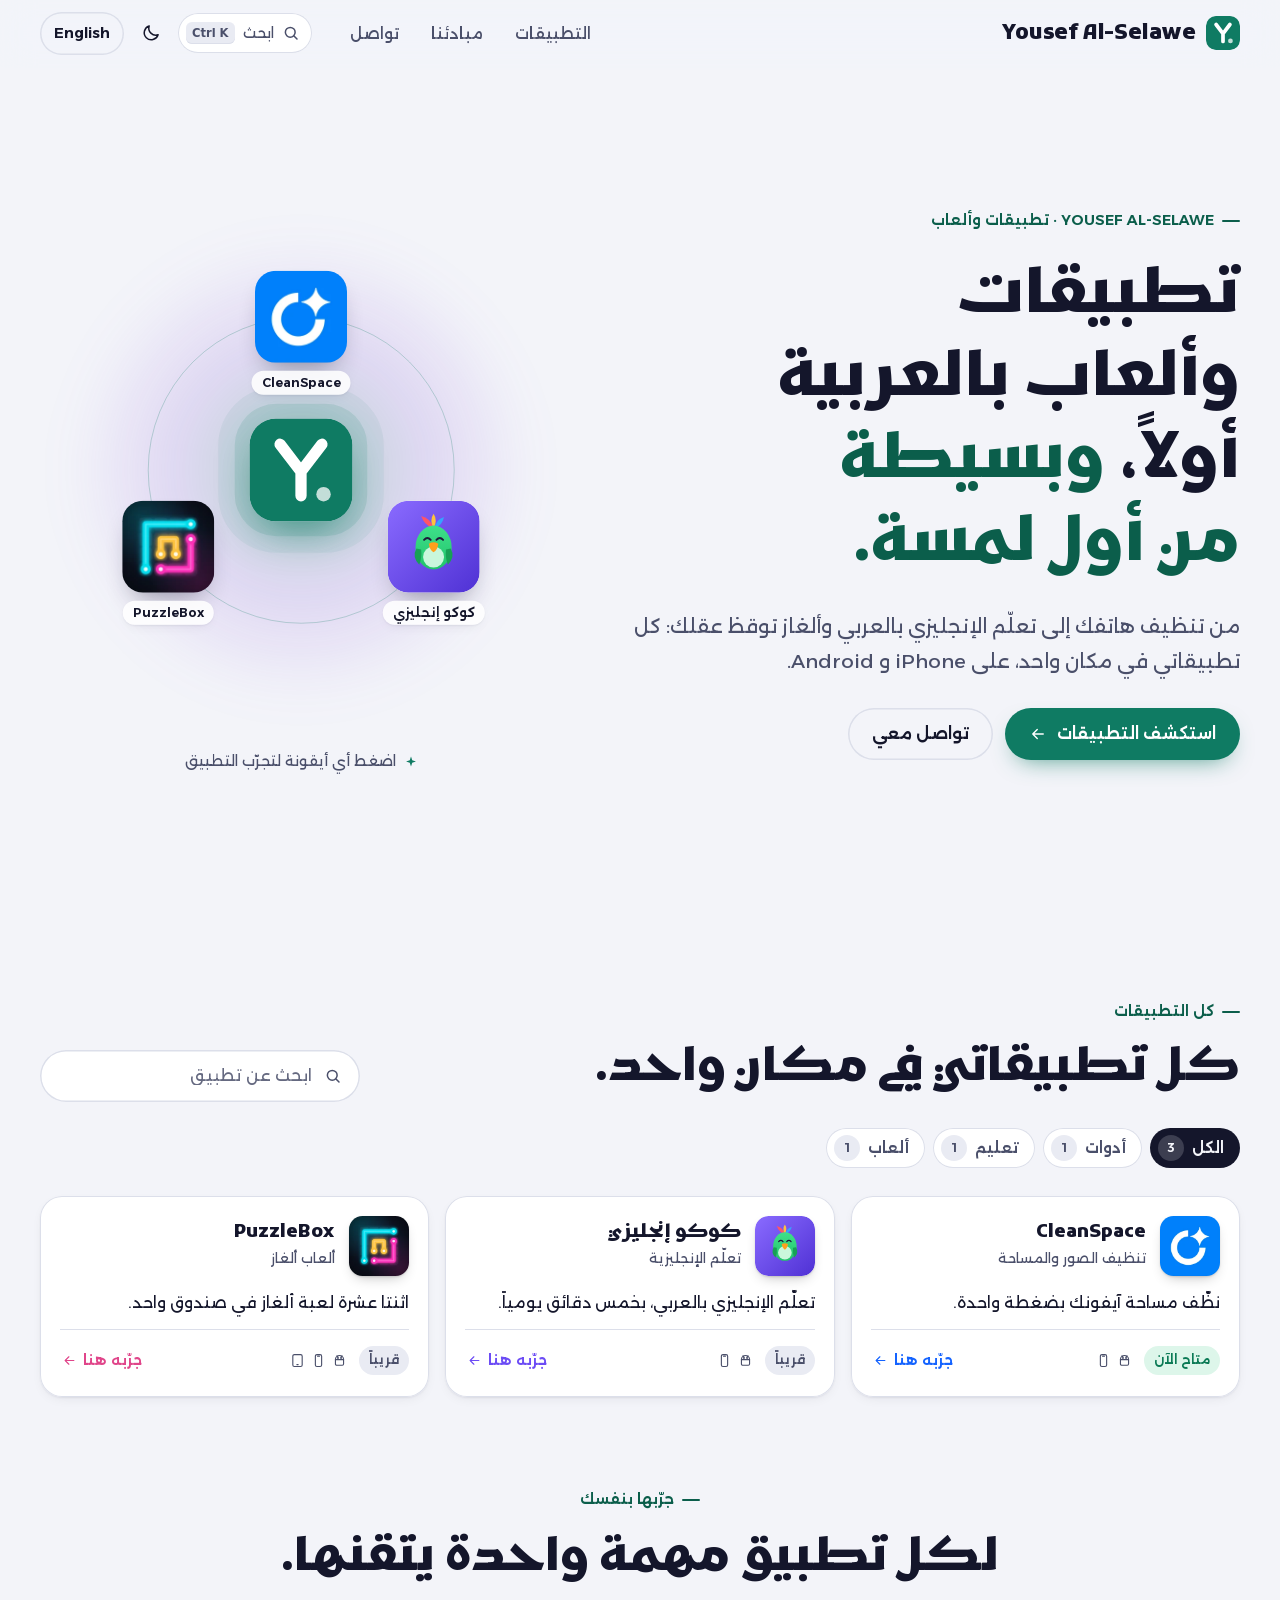
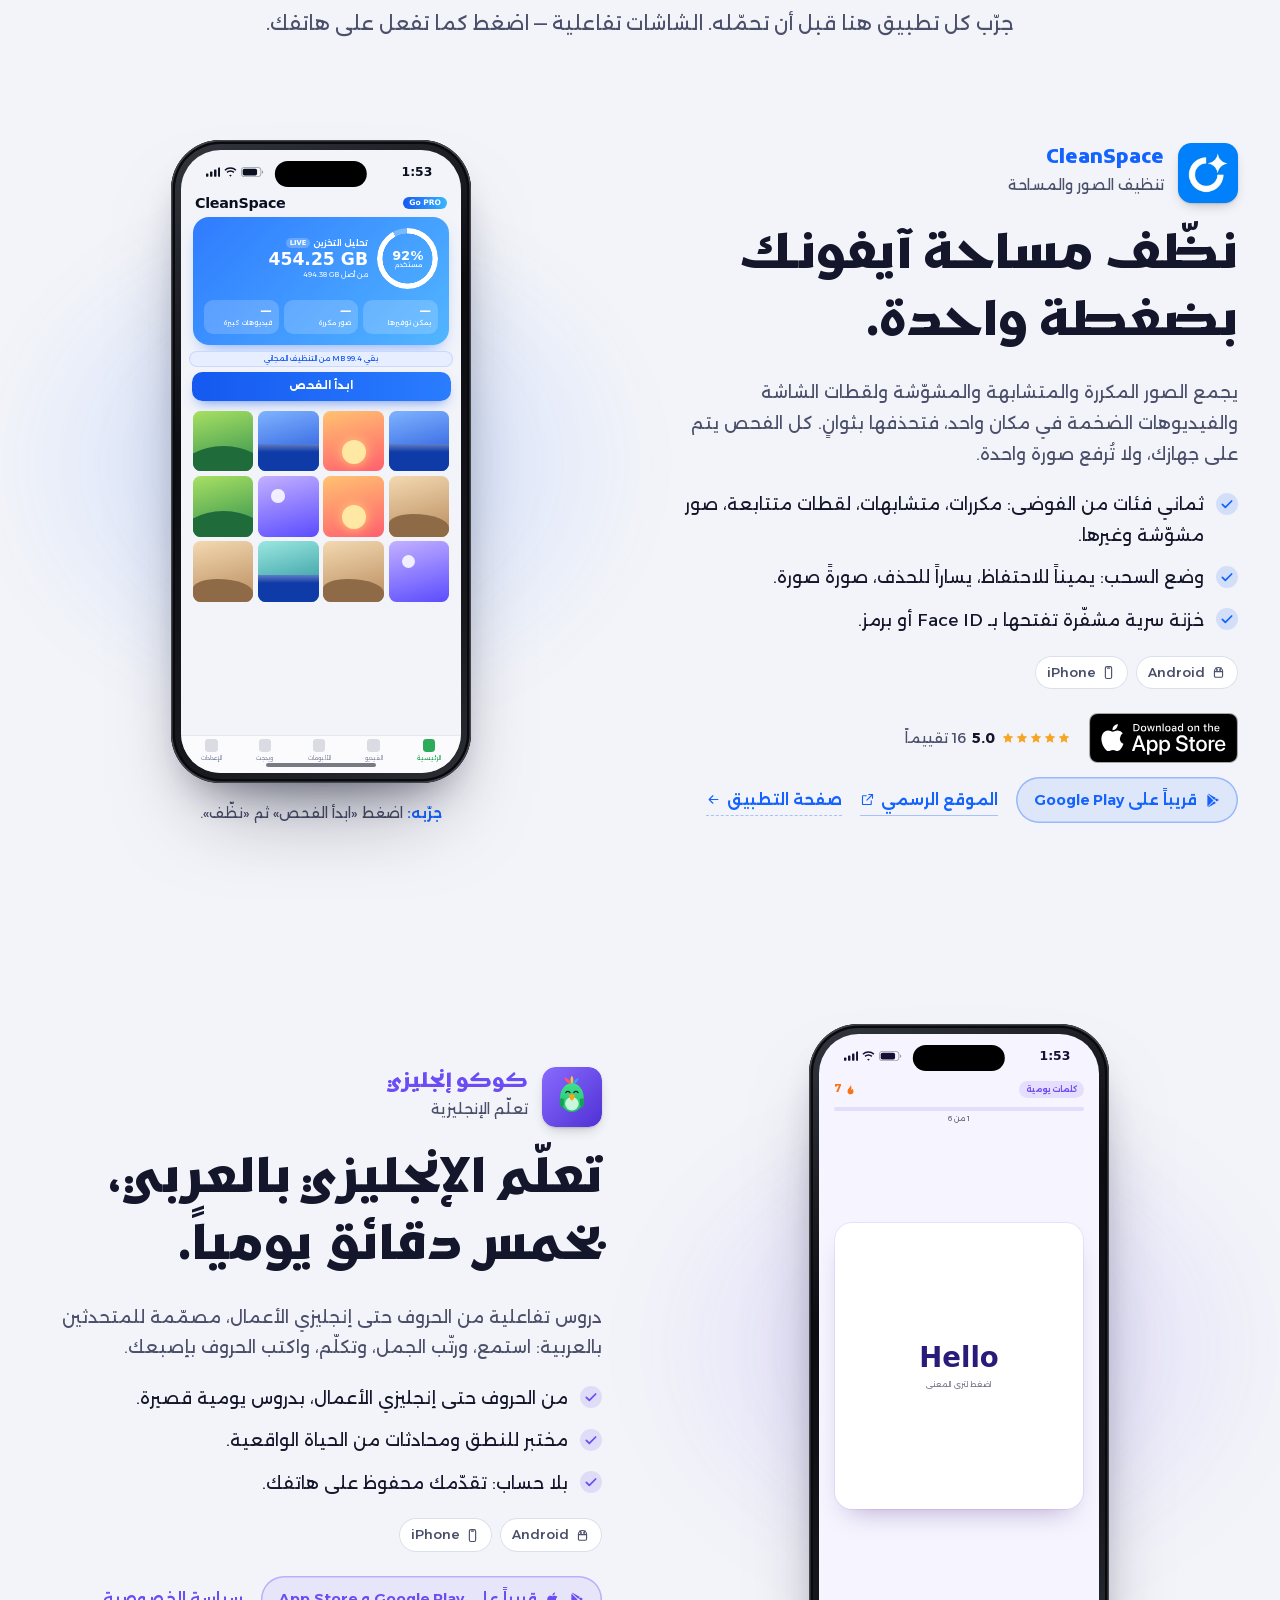
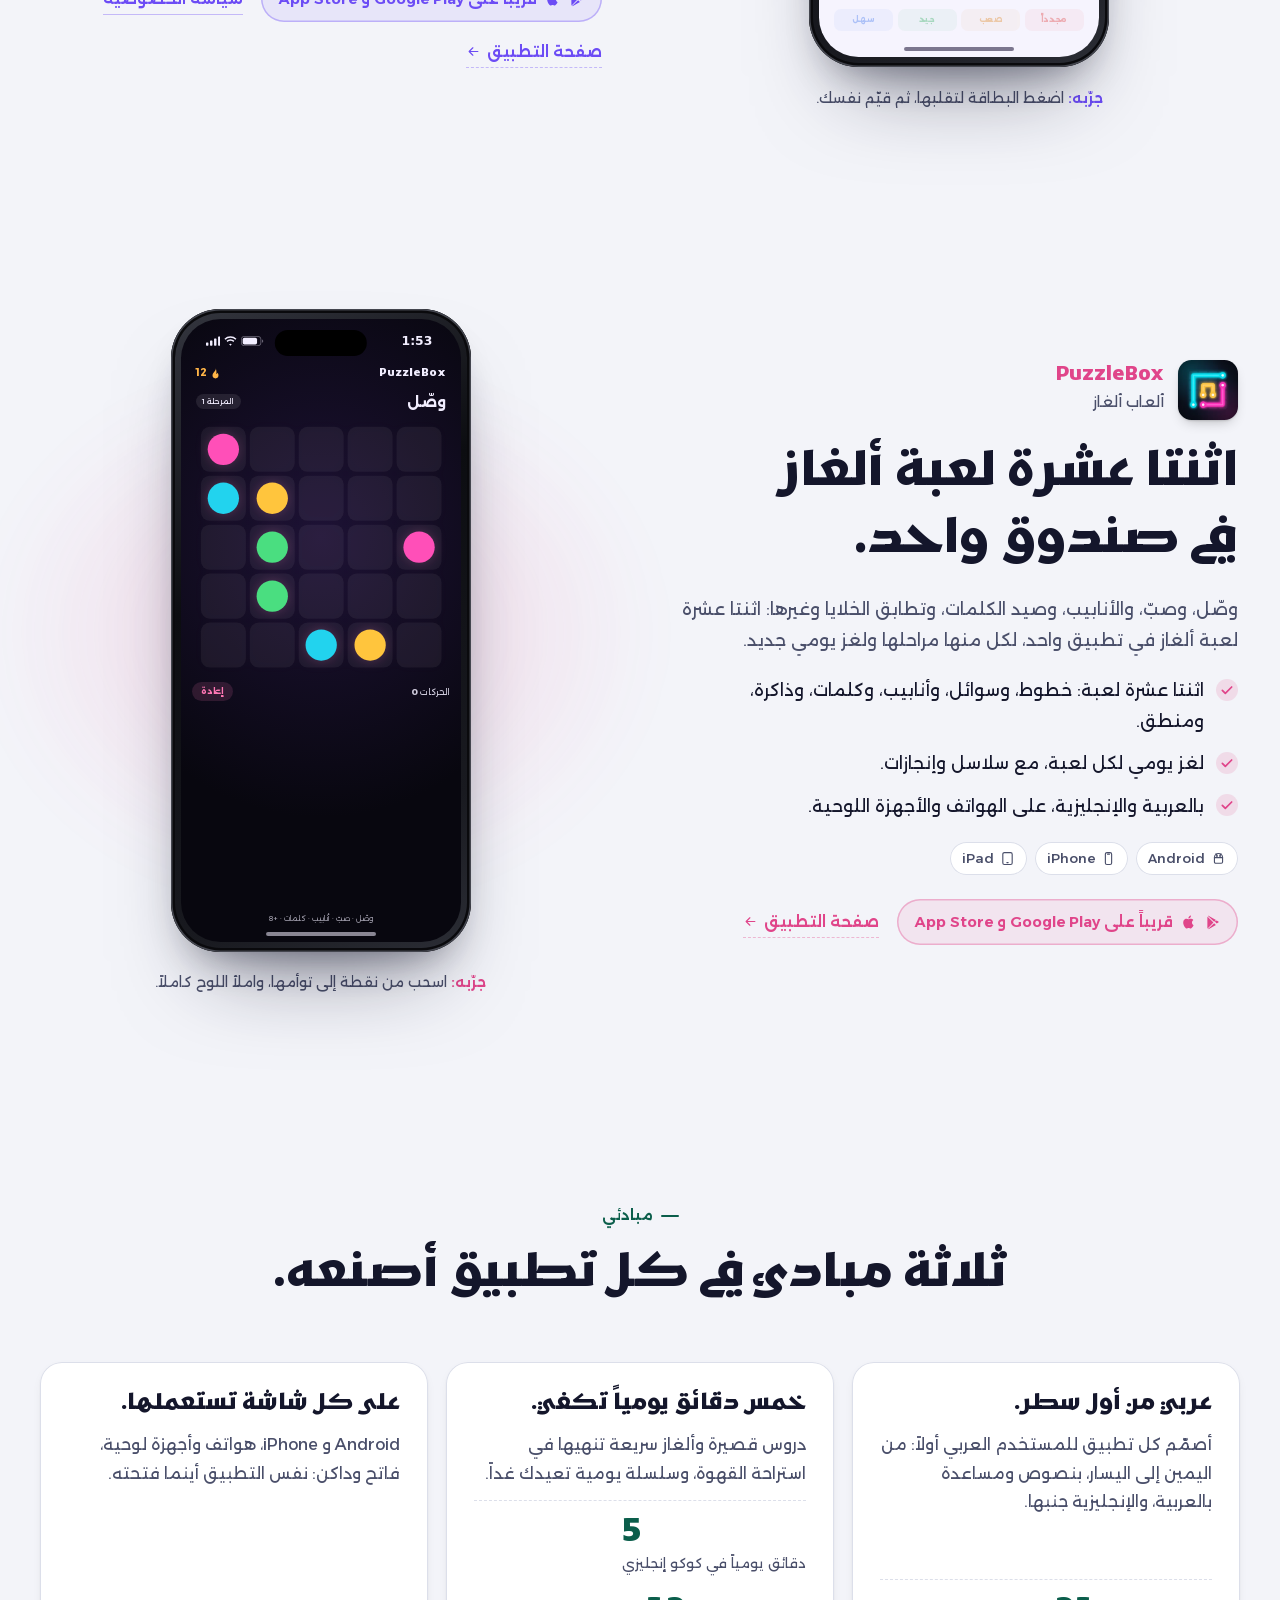
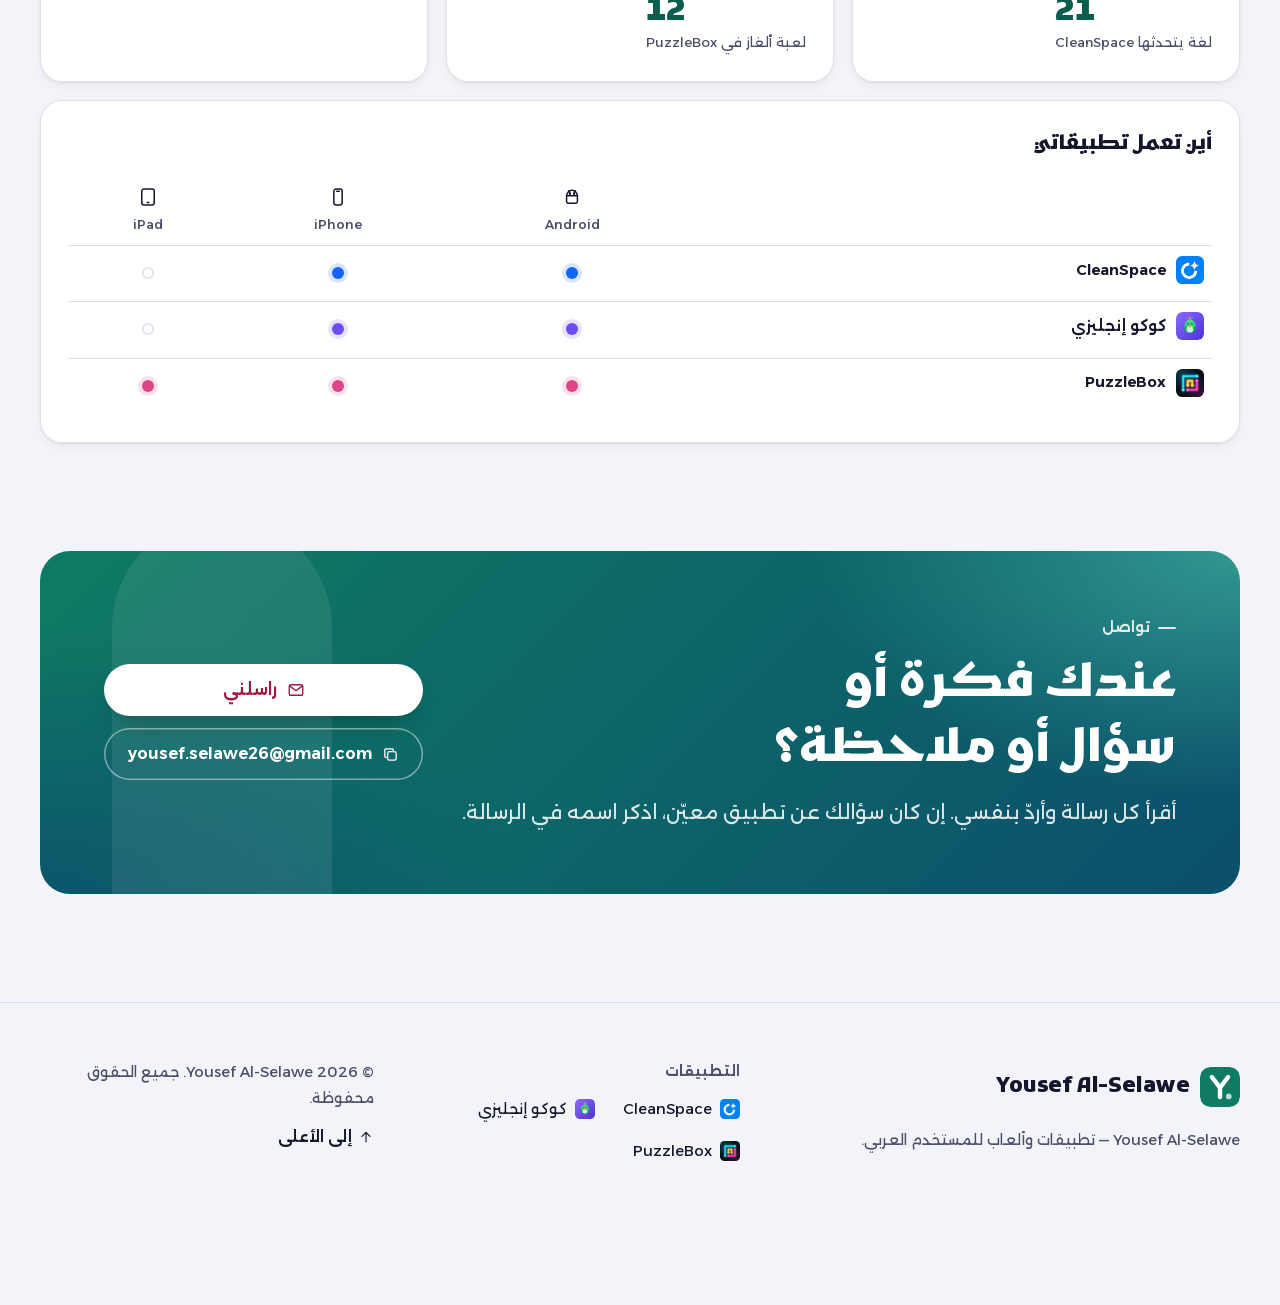
==== commit e3e4c1fa: "Add CleanSpace: on the App Store, coming soon to Google Play Co-Authored-By: Claude Opus 5.5 <norepl" ====
--- a/ar/index.html
+++ b/ar/index.html
@@ -4,7 +4,7 @@
 <meta charset="utf-8">
 <meta name="viewport" content="width=device-width, initial-scale=1, viewport-fit=cover">
 <title>Yousef Al-Selawe — تطبيقات وألعاب عربية</title>
-<meta name="description" content="تطبيقات وألعاب من Yousef Al-Selawe، مصمّمة للمستخدم العربي: تعلّم الإنجليزي مع كوكو إنجليزي، ودرّب عقلك مع PuzzleBox. على Android و iPhone.">
+<meta name="description" content="تطبيقات وألعاب من Yousef Al-Selawe، مصمّمة للمستخدم العربي: نظّف هاتفك مع CleanSpace، وتعلّم الإنجليزي مع كوكو إنجليزي، ودرّب عقلك مع PuzzleBox.">
 <link rel="canonical" href="https://yousefselawe26.github.io/ar/">
 <link rel="alternate" hreflang="ar" href="https://yousefselawe26.github.io/ar/">
 <link rel="alternate" hreflang="en" href="https://yousefselawe26.github.io/en/">
@@ -12,7 +12,7 @@
 <meta property="og:type" content="website">
 <meta property="og:site_name" content="Yousef Al-Selawe">
 <meta property="og:title" content="Yousef Al-Selawe — تطبيقات وألعاب عربية">
-<meta property="og:description" content="تطبيقات وألعاب من Yousef Al-Selawe، مصمّمة للمستخدم العربي: تعلّم الإنجليزي مع كوكو إنجليزي، ودرّب عقلك مع PuzzleBox. على Android و iPhone.">
+<meta property="og:description" content="تطبيقات وألعاب من Yousef Al-Selawe، مصمّمة للمستخدم العربي: نظّف هاتفك مع CleanSpace، وتعلّم الإنجليزي مع كوكو إنجليزي، ودرّب عقلك مع PuzzleBox.">
 <meta property="og:url" content="https://yousefselawe26.github.io/ar/">
 <meta property="og:image" content="https://yousefselawe26.github.io/og/ar.png">
 <meta property="og:image:width" content="1200">
@@ -42,9 +42,9 @@
   try { localStorage.setItem('sq-lang', 'ar'); } catch (e) {}
 })();
 </script>
-<script type="module" src="/assets/main.js?v=e59dbe7ccb"></script>
+<script type="module" src="/assets/main.js?v=f5901ba729"></script>
 <script type="application/ld+json">{"@context":"https://schema.org","@type":"Organization","name":"Yousef Al-Selawe","alternateName":"Yousef Al-Selawe","url":"https://yousefselawe26.github.io","logo":"https://yousefselawe26.github.io/img/logo-512.png","email":"yousef.selawe26@gmail.com"}</script>
-<script type="application/ld+json">{"@context":"https://schema.org","@type":"ItemList","name":"لكل تطبيق مهمة واحدة يتقنها.","itemListElement":[{"@type":"ListItem","position":1,"item":{"@type":"MobileApplication","name":"كوكو إنجليزي","description":"دروس تفاعلية من الحروف حتى إنجليزي الأعمال، مصمّمة للمتحدثين بالعربية: استمع، ورتّب الجمل، وتكلّم، واكتب الحروف بإصبعك.","applicationCategory":"EducationalApplication","operatingSystem":"Android, iPhone","image":"https://yousefselawe26.github.io/img/apps/cocoenglish.svg","publisher":{"@type":"Organization","name":"Yousef Al-Selawe"}}},{"@type":"ListItem","position":2,"item":{"@type":"MobileApplication","name":"PuzzleBox","description":"وصّل، وصبّ، والأنابيب، وصيد الكلمات، وتطابق الخلايا وغيرها: اثنتا عشرة لعبة ألغاز في تطبيق واحد، لكل منها مراحلها ولغز يومي جديد.","applicationCategory":"GameApplication","operatingSystem":"Android, iPhone, iPad","image":"https://yousefselawe26.github.io/img/apps/puzzlebox.webp","publisher":{"@type":"Organization","name":"Yousef Al-Selawe"}}}]}</script>
+<script type="application/ld+json">{"@context":"https://schema.org","@type":"ItemList","name":"لكل تطبيق مهمة واحدة يتقنها.","itemListElement":[{"@type":"ListItem","position":1,"item":{"@type":"MobileApplication","name":"CleanSpace","description":"يجمع الصور المكررة والمتشابهة والمشوّشة ولقطات الشاشة والفيديوهات الضخمة في مكان واحد، فتحذفها بثوانٍ. كل الفحص يتم على جهازك، ولا تُرفع صورة واحدة.","applicationCategory":"UtilitiesApplication","operatingSystem":"Android, iPhone","image":"https://yousefselawe26.github.io/img/apps/cleanspace.webp","publisher":{"@type":"Organization","name":"Yousef Al-Selawe"},"url":"https://apps.apple.com/app/id6790139624","aggregateRating":{"@type":"AggregateRating","ratingValue":5,"ratingCount":16},"offers":{"@type":"Offer","price":0,"priceCurrency":"USD"}}},{"@type":"ListItem","position":2,"item":{"@type":"MobileApplication","name":"كوكو إنجليزي","description":"دروس تفاعلية من الحروف حتى إنجليزي الأعمال، مصمّمة للمتحدثين بالعربية: استمع، ورتّب الجمل، وتكلّم، واكتب الحروف بإصبعك.","applicationCategory":"EducationalApplication","operatingSystem":"Android, iPhone","image":"https://yousefselawe26.github.io/img/apps/cocoenglish.svg","publisher":{"@type":"Organization","name":"Yousef Al-Selawe"}}},{"@type":"ListItem","position":3,"item":{"@type":"MobileApplication","name":"PuzzleBox","description":"وصّل، وصبّ، والأنابيب، وصيد الكلمات، وتطابق الخلايا وغيرها: اثنتا عشرة لعبة ألغاز في تطبيق واحد، لكل منها مراحلها ولغز يومي جديد.","applicationCategory":"GameApplication","operatingSystem":"Android, iPhone, iPad","image":"https://yousefselawe26.github.io/img/apps/puzzlebox.webp","publisher":{"@type":"Organization","name":"Yousef Al-Selawe"}}}]}</script>
 </head>
 <body>
 <a class="skip" href="#main">تخطَّ إلى المحتوى</a>
@@ -71,8 +71,8 @@
   <div class="wrap hero-grid">
     <div class="hero-copy">
       <p class="eyebrow hero-eyebrow">Yousef Al-Selawe · تطبيقات وألعاب</p>
-      <h1 class="display" id="hero-title">تطبيقات وألعاب بالعربية أولاً، <em>وخمس دقائق يومياً تكفي.</em></h1>
-      <p class="lead hero-lead">من تعلّم الإنجليزي بالعربي إلى ألغاز توقظ عقلك كل يوم: كل تطبيقاتي في مكان واحد، على Android و iPhone.</p>
+      <h1 class="display" id="hero-title">تطبيقات وألعاب بالعربية أولاً، <em>وبسيطة من أول لمسة.</em></h1>
+      <p class="lead hero-lead">من تنظيف هاتفك إلى تعلّم الإنجليزي بالعربي وألغاز توقظ عقلك: كل تطبيقاتي في مكان واحد، على iPhone و Android.</p>
       <div class="hero-actions">
         <a class="btn btn-primary" href="#catalog">استكشف التطبيقات<svg class="icon icon-flip" width="18" height="18" viewBox="0 0 24 24" fill="none" stroke="currentColor" stroke-width="1.8" stroke-linecap="round" stroke-linejoin="round" aria-hidden="true" focusable="false"><path d="M5 12h14M13 6l6 6-6 6"/></svg></a>
         <a class="btn btn-quiet" href="#contact">تواصل معي</a>
@@ -85,8 +85,9 @@
           <span class="orbit-ring" style="--ring:1" aria-hidden="true"><i></i></span>
           <span class="orbit-core" aria-hidden="true"><svg class="orbit-logo" width="96" height="96" viewBox="0 0 64 64" aria-hidden="true" focusable="false"><rect width="64" height="64" rx="16" fill="var(--brand)"/><path d="M19 16l13 17 13-17M32 33v15" fill="none" stroke="var(--brand-on)" stroke-width="7" stroke-linecap="round" stroke-linejoin="round"/><circle cx="46" cy="47" r="4.5" fill="var(--brand-on)" opacity=".75"/></svg></span>
           <ul class="orbit-apps">
-            <li style="--ring:1;--a:-90.00deg;--i:0"><a class="orbit-app" href="#app-cocoenglish" data-launch="cocoenglish"><img class="app-icon" src="/img/apps/cocoenglish.svg" alt="" width="96" height="96" fetchpriority="high"><span class="orbit-label" dir="auto">كوكو إنجليزي</span></a></li>
-            <li style="--ring:1;--a:90.00deg;--i:1"><a class="orbit-app" href="#app-puzzlebox" data-launch="puzzlebox"><img class="app-icon" src="/img/apps/puzzlebox.webp" alt="" width="96" height="96" fetchpriority="high"><span class="orbit-label" dir="auto">PuzzleBox</span></a></li>
+            <li style="--ring:1;--a:-90.00deg;--i:0"><a class="orbit-app" href="#app-cleanspace" data-launch="cleanspace"><img class="app-icon" src="/img/apps/cleanspace.webp" alt="" width="96" height="96" fetchpriority="high"><span class="orbit-label" dir="auto">CleanSpace</span></a></li>
+            <li style="--ring:1;--a:30.00deg;--i:1"><a class="orbit-app" href="#app-cocoenglish" data-launch="cocoenglish"><img class="app-icon" src="/img/apps/cocoenglish.svg" alt="" width="96" height="96" fetchpriority="high"><span class="orbit-label" dir="auto">كوكو إنجليزي</span></a></li>
+            <li style="--ring:1;--a:150.00deg;--i:2"><a class="orbit-app" href="#app-puzzlebox" data-launch="puzzlebox"><img class="app-icon" src="/img/apps/puzzlebox.webp" alt="" width="96" height="96" fetchpriority="high"><span class="orbit-label" dir="auto">PuzzleBox</span></a></li>
           </ul>
         </div>
       </nav>
@@ -108,11 +109,25 @@
       </label>
     </div>
     <div class="filters reveal" role="group" aria-label="الفئات">
-      <button type="button" class="filter" data-filter="all" aria-pressed="true">الكل<span dir="ltr">2</span></button>
+      <button type="button" class="filter" data-filter="all" aria-pressed="true">الكل<span dir="ltr">3</span></button>
+      <button type="button" class="filter" data-filter="utilities" aria-pressed="false">أدوات<span dir="ltr">1</span></button>
       <button type="button" class="filter" data-filter="education" aria-pressed="false">تعليم<span dir="ltr">1</span></button>
       <button type="button" class="filter" data-filter="games" aria-pressed="false">ألعاب<span dir="ltr">1</span></button>
     </div>
     <ul class="catalog-grid" data-catalog>
+      <li class="app-card" id="card-cleanspace" data-group="utilities" data-search="cleanspace cleanspace تنظيف الصور والمساحة أدوات" style="--c:#1463FF;--c-dark:#3B82FF">
+        <img class="app-icon" src="/img/apps/cleanspace.webp" alt="" width="64" height="64" loading="lazy">
+        <span class="app-card-body">
+          <a class="app-card-name" href="/ar/apps/cleanspace/">CleanSpace</a>
+          <span class="app-card-cat">تنظيف الصور والمساحة</span>
+        </span>
+        <span class="app-card-line">نظّف مساحة آيفونك بضغطة واحدة.</span>
+        <span class="app-card-foot">
+          <span class="status is-live">متاح الآن</span>
+          <span class="app-card-platforms" aria-hidden="true"><svg class="icon" width="15" height="15" viewBox="0 0 24 24" fill="none" stroke="currentColor" stroke-width="1.8" stroke-linecap="round" stroke-linejoin="round" aria-hidden="true" focusable="false"><path d="M5.5 10.5h13v7a2 2 0 0 1-2 2h-9a2 2 0 0 1-2-2z"/><path d="M5.5 10.5a6.5 6.5 0 0 1 13 0M8 4.5l1.5 2.2M16 4.5l-1.5 2.2"/><circle cx="9.5" cy="8" r=".6" fill="currentColor"/><circle cx="14.5" cy="8" r=".6" fill="currentColor"/></svg><svg class="icon" width="15" height="15" viewBox="0 0 24 24" fill="none" stroke="currentColor" stroke-width="1.8" stroke-linecap="round" stroke-linejoin="round" aria-hidden="true" focusable="false"><rect x="7" y="2.5" width="10" height="19" rx="2.5"/><path d="M10.5 5h3"/></svg></span>
+          <a class="app-card-try" href="#app-cleanspace" data-launch="cleanspace">جرّبه هنا<svg class="icon icon-flip" width="15" height="15" viewBox="0 0 24 24" fill="none" stroke="currentColor" stroke-width="1.8" stroke-linecap="round" stroke-linejoin="round" aria-hidden="true" focusable="false"><path d="M5 12h14M13 6l6 6-6 6"/></svg></a>
+        </span>
+      </li>
       <li class="app-card" id="card-cocoenglish" data-group="education" data-search="coco english كوكو إنجليزي تعلّم الإنجليزية تعليم" style="--c:#6C4CF5;--c-dark:#A08CFF">
         <img class="app-icon" src="/img/apps/cocoenglish.svg" alt="" width="64" height="64" loading="lazy">
         <span class="app-card-body">
@@ -149,8 +164,70 @@
     <h2 class="h2" id="apps-title">لكل تطبيق مهمة واحدة يتقنها.</h2>
     <p class="lead">جرّب كل تطبيق هنا قبل أن تحمّله. الشاشات تفاعلية — اضغط كما تفعل على هاتفك.</p>
   </div>
-  <article class="app" id="app-cocoenglish" data-app="cocoenglish" style="--c:#6C4CF5;--c-dark:#A08CFF" aria-labelledby="cocoenglish-title">
+  <article class="app" id="app-cleanspace" data-app="cleanspace" style="--c:#1463FF;--c-dark:#3B82FF" aria-labelledby="cleanspace-title">
   <div class="wrap app-grid">
+    <div class="app-copy">
+      <div class="app-id reveal">
+        <img class="app-icon" src="/img/apps/cleanspace.webp" alt="" width="60" height="60" loading="lazy">
+        <div>
+          <p class="app-name">CleanSpace</p>
+          <p class="app-cat">تنظيف الصور والمساحة</p>
+        </div>
+      </div>
+      <h3 class="app-headline reveal" id="cleanspace-title" tabindex="-1"><span class="sr-only">CleanSpace: </span>نظّف مساحة آيفونك بضغطة واحدة.</h3>
+      <p class="app-desc reveal">يجمع الصور المكررة والمتشابهة والمشوّشة ولقطات الشاشة والفيديوهات الضخمة في مكان واحد، فتحذفها بثوانٍ. كل الفحص يتم على جهازك، ولا تُرفع صورة واحدة.</p>
+      <ul class="app-features reveal">
+        <li><svg class="icon" width="16" height="16" viewBox="0 0 24 24" fill="none" stroke="currentColor" stroke-width="1.8" stroke-linecap="round" stroke-linejoin="round" aria-hidden="true" focusable="false"><path d="M5 12.5l4.5 4.5L19 7.5"/></svg><span>ثماني فئات من الفوضى: مكررات، متشابهات، لقطات متتابعة، صور مشوّشة وغيرها.</span></li>
+        <li><svg class="icon" width="16" height="16" viewBox="0 0 24 24" fill="none" stroke="currentColor" stroke-width="1.8" stroke-linecap="round" stroke-linejoin="round" aria-hidden="true" focusable="false"><path d="M5 12.5l4.5 4.5L19 7.5"/></svg><span>وضع السحب: يميناً للاحتفاظ، يساراً للحذف، صورةً صورة.</span></li>
+        <li><svg class="icon" width="16" height="16" viewBox="0 0 24 24" fill="none" stroke="currentColor" stroke-width="1.8" stroke-linecap="round" stroke-linejoin="round" aria-hidden="true" focusable="false"><path d="M5 12.5l4.5 4.5L19 7.5"/></svg><span>خزنة سرية مشفّرة تفتحها بـ Face ID أو برمز.</span></li>
+      </ul>
+      <ul class="chips reveal" aria-label="يعمل على">
+        <li><svg class="icon" width="15" height="15" viewBox="0 0 24 24" fill="none" stroke="currentColor" stroke-width="1.8" stroke-linecap="round" stroke-linejoin="round" aria-hidden="true" focusable="false"><path d="M5.5 10.5h13v7a2 2 0 0 1-2 2h-9a2 2 0 0 1-2-2z"/><path d="M5.5 10.5a6.5 6.5 0 0 1 13 0M8 4.5l1.5 2.2M16 4.5l-1.5 2.2"/><circle cx="9.5" cy="8" r=".6" fill="currentColor"/><circle cx="14.5" cy="8" r=".6" fill="currentColor"/></svg>Android</li><li><svg class="icon" width="15" height="15" viewBox="0 0 24 24" fill="none" stroke="currentColor" stroke-width="1.8" stroke-linecap="round" stroke-linejoin="round" aria-hidden="true" focusable="false"><rect x="7" y="2.5" width="10" height="19" rx="2.5"/><path d="M10.5 5h3"/></svg>iPhone</li>
+      </ul>
+      <div class="app-actions reveal"><a class="store-badge" href="https://apps.apple.com/app/id6790139624" target="_blank" rel="noopener" aria-label="App Store — CleanSpace">
+          <img class="badge-light" src="/img/badges/appstore-ar.svg" alt="" width="150" height="50">
+          <img class="badge-dark" src="/img/badges/appstore-ar-white.svg" alt="" width="150" height="50">
+        </a>
+        <span class="rating" role="img" aria-label="التقييم 5.0 من 5 من 16 تقييماً"><span class="stars"><svg class="icon" width="14" height="14" viewBox="0 0 24 24" aria-hidden="true" focusable="false"><path fill="currentColor" d="M12 2.8l2.8 5.9 6.4.8-4.7 4.4 1.2 6.4L12 17.2l-5.7 3.1 1.2-6.4-4.7-4.4 6.4-.8z"/></svg><svg class="icon" width="14" height="14" viewBox="0 0 24 24" aria-hidden="true" focusable="false"><path fill="currentColor" d="M12 2.8l2.8 5.9 6.4.8-4.7 4.4 1.2 6.4L12 17.2l-5.7 3.1 1.2-6.4-4.7-4.4 6.4-.8z"/></svg><svg class="icon" width="14" height="14" viewBox="0 0 24 24" aria-hidden="true" focusable="false"><path fill="currentColor" d="M12 2.8l2.8 5.9 6.4.8-4.7 4.4 1.2 6.4L12 17.2l-5.7 3.1 1.2-6.4-4.7-4.4 6.4-.8z"/></svg><svg class="icon" width="14" height="14" viewBox="0 0 24 24" aria-hidden="true" focusable="false"><path fill="currentColor" d="M12 2.8l2.8 5.9 6.4.8-4.7 4.4 1.2 6.4L12 17.2l-5.7 3.1 1.2-6.4-4.7-4.4 6.4-.8z"/></svg><svg class="icon" width="14" height="14" viewBox="0 0 24 24" aria-hidden="true" focusable="false"><path fill="currentColor" d="M12 2.8l2.8 5.9 6.4.8-4.7 4.4 1.2 6.4L12 17.2l-5.7 3.1 1.2-6.4-4.7-4.4 6.4-.8z"/></svg></span><b dir="ltr">5.0</b><span>16 تقييماً</span></span>
+        <span class="soon"><svg class="icon" width="15" height="15" viewBox="0 0 24 24" aria-hidden="true" focusable="false"><path fill="currentColor" d="M4.2 2.6c-.3.3-.4.7-.4 1.2v16.4c0 .5.1.9.4 1.2l9.3-9.4zM14.6 13.1l2.9 2.9-11.3 6.4c-.5.3-1 .3-1.4.1zM14.6 10.9L4.8 1.5c.4-.2.9-.2 1.4.1L17.5 8zM18.7 8.7l2.6 1.5c.9.5.9 1.3 0 1.8l-2.6 1.5-3.1-3z"/></svg>قريباً على Google Play</span>
+        <a class="link-ext" href="https://cleaningspace.app" target="_blank" rel="noopener">الموقع الرسمي<svg class="icon" width="15" height="15" viewBox="0 0 24 24" fill="none" stroke="currentColor" stroke-width="1.8" stroke-linecap="round" stroke-linejoin="round" aria-hidden="true" focusable="false"><path d="M14 4h6v6M20 4l-9 9M18 14v5a1 1 0 0 1-1 1H5a1 1 0 0 1-1-1V7a1 1 0 0 1 1-1h5"/></svg></a>
+        <a class="link-ext link-page" href="/ar/apps/cleanspace/">صفحة التطبيق<svg class="icon icon-flip" width="15" height="15" viewBox="0 0 24 24" fill="none" stroke="currentColor" stroke-width="1.8" stroke-linecap="round" stroke-linejoin="round" aria-hidden="true" focusable="false"><path d="M5 12h14M13 6l6 6-6 6"/></svg></a></div>
+      
+    </div>
+    <div class="app-stage">
+      <div class="device device--phone " id="device-cleanspace" role="group" aria-label="تجربة تفاعلية لتطبيق CleanSpace" data-demo="cleanspace">
+  <div class="screen demo-cleanspace">
+    <div class="sb" aria-hidden="true"><span class="sb-time" data-clock>9:41</span><span class="sb-island"></span><span class="sb-right"><svg class="sb-icon" viewBox="0 0 18 12" aria-hidden="true"><g fill="currentColor"><rect x="0" y="8" width="3" height="4" rx=".8"/><rect x="5" y="5.5" width="3" height="6.5" rx=".8"/><rect x="10" y="3" width="3" height="9" rx=".8"/><rect x="15" y=".5" width="3" height="11.5" rx=".8"/></g></svg><svg class="sb-icon" viewBox="0 0 16 12" aria-hidden="true"><path fill="currentColor" d="M8 2.3c2.4 0 4.6.9 6.2 2.5l1.3-1.4A10.6 10.6 0 0 0 8 .3 10.6 10.6 0 0 0 .5 3.4l1.3 1.4A8.7 8.7 0 0 1 8 2.3zm0 3.7c1.4 0 2.7.5 3.6 1.4l1.3-1.4A7 7 0 0 0 8 4a7 7 0 0 0-4.9 2l1.3 1.4C5.3 6.5 6.6 6 8 6zm0 3.6c-.6 0-1.2.3-1.6.7L8 12l1.6-1.7c-.4-.4-1-.7-1.6-.7z"/></svg><svg class="sb-icon sb-battery" viewBox="0 0 27 12" aria-hidden="true"><rect x=".5" y=".5" width="23" height="11" rx="3.2" fill="none" stroke="currentColor" stroke-opacity=".4"/><rect x="2" y="2" width="17" height="8" rx="2" fill="currentColor"/><path d="M25 4v4c.8-.3 1.3-1.1 1.3-2S25.8 4.3 25 4z" fill="currentColor" fill-opacity=".45"/></svg></span></div>
+    <div class="cs-top"><span class="cs-pro">Go PRO</span><span class="cs-logo" lang="en">CleanSpace</span></div>
+    <div class="cs-card">
+      <div class="cs-ring" data-cs-ring style="--v:.92"><span><b data-cs-pct dir="ltr">92%</b><small>مستخدم</small></span></div>
+      <div class="cs-head">
+        <span class="cs-title">تحليل التخزين <i class="cs-live" lang="en">LIVE</i></span>
+        <b class="cs-used" dir="ltr" data-cs-used>454.25 GB</b>
+        <small>من أصل <span dir="ltr">494.38 GB</span></small>
+      </div>
+      <div class="cs-stats">
+        <div><b dir="ltr" data-cs-stat="save">—</b><span>يمكن توفيرها</span></div>
+        <div><b dir="ltr" data-cs-stat="dupes">—</b><span>صور مكررة</span></div>
+        <div><b dir="ltr" data-cs-stat="videos">—</b><span>فيديوهات كبيرة</span></div>
+      </div>
+    </div>
+    <p class="cs-free">بقي 99.4 MB من التنظيف المجاني</p>
+    <button class="cs-btn" type="button" data-cs-action data-state="idle">ابدأ الفحص</button>
+    <ul class="cs-photos" data-cs-photos aria-hidden="true">
+      <li class="cs-photo cs-sea" style="--a:#7FB3FF;--b:#1E4FD8"><i></i></li><li class="cs-photo cs-sunset" style="--a:#FFC371;--b:#FF5F6D"><i></i></li><li class="cs-photo cs-sea" style="--a:#7FB3FF;--b:#1E4FD8" data-dupe><i></i></li><li class="cs-photo cs-hill" style="--a:#A8E063;--b:#2F8F4E"><i></i></li><li class="cs-photo cs-sand" style="--a:#F3D9B1;--b:#B98B5E"><i></i></li><li class="cs-photo cs-sunset" style="--a:#FFC371;--b:#FF5F6D" data-dupe><i></i></li><li class="cs-photo cs-dusk" style="--a:#C3B1FF;--b:#5B4CFF"><i></i></li><li class="cs-photo cs-hill" style="--a:#A8E063;--b:#2F8F4E" data-dupe><i></i></li><li class="cs-photo cs-dusk" style="--a:#C3B1FF;--b:#5B4CFF" data-dupe><i></i></li><li class="cs-photo cs-sand" style="--a:#F3D9B1;--b:#B98B5E"><i></i></li><li class="cs-photo cs-sea" style="--a:#9BE7E1;--b:#1E8C93"><i></i></li><li class="cs-photo cs-sand" style="--a:#F3D9B1;--b:#B98B5E" data-dupe><i></i></li>
+      <span class="cs-scanline"></span>
+    </ul>
+    <nav class="cs-tabs" aria-hidden="true"><span class="is-on"><i></i>الرئيسية</span><span><i></i>الفيديو</span><span><i></i>الألبومات</span><span><i></i>ويدجت</span><span><i></i>الإعدادات</span></nav>
+    <div class="demo-toast" data-cs-toast role="status" aria-live="polite"></div>
+  </div>
+</div>
+      <p class="demo-hint"><b>جرّبه:</b> اضغط «ابدأ الفحص» ثم «نظّف».</p>
+    </div>
+  </div>
+</article>
+<article class="app" id="app-cocoenglish" data-app="cocoenglish" style="--c:#6C4CF5;--c-dark:#A08CFF" aria-labelledby="cocoenglish-title">
+  <div class="wrap app-grid is-flipped">
     <div class="app-copy">
       <div class="app-id reveal">
         <img class="app-icon" src="/img/apps/cocoenglish.svg" alt="" width="60" height="60" loading="lazy">
@@ -209,7 +286,7 @@
   </div>
 </article>
 <article class="app" id="app-puzzlebox" data-app="puzzlebox" style="--c:#E0458A;--c-dark:#FF77B4" aria-labelledby="puzzlebox-title">
-  <div class="wrap app-grid is-flipped">
+  <div class="wrap app-grid">
     <div class="app-copy">
       <div class="app-id reveal">
         <img class="app-icon" src="/img/apps/puzzlebox.webp" alt="" width="60" height="60" loading="lazy">
@@ -270,7 +347,7 @@
       <article class="pr-card reveal">
         <h3>عربي من أول سطر.</h3>
         <p>أصمّم كل تطبيق للمستخدم العربي أولاً: من اليمين إلى اليسار، بنصوص ومساعدة بالعربية، والإنجليزية جنبها.</p>
-        
+        <dl class="pr-proof"><div><dt dir="ltr">21</dt><dd>لغة يتحدثها CleanSpace</dd></div></dl>
       </article>
       <article class="pr-card reveal">
         <h3>خمس دقائق يومياً تكفي.</h3>
@@ -291,6 +368,10 @@
             <tr><th scope="col"><span class="sr-only">التطبيق</span></th><th scope="col" title="Android"><svg class="icon" width="20" height="20" viewBox="0 0 24 24" fill="none" stroke="currentColor" stroke-width="1.8" stroke-linecap="round" stroke-linejoin="round" aria-hidden="true" focusable="false"><path d="M5.5 10.5h13v7a2 2 0 0 1-2 2h-9a2 2 0 0 1-2-2z"/><path d="M5.5 10.5a6.5 6.5 0 0 1 13 0M8 4.5l1.5 2.2M16 4.5l-1.5 2.2"/><circle cx="9.5" cy="8" r=".6" fill="currentColor"/><circle cx="14.5" cy="8" r=".6" fill="currentColor"/></svg><span class="m-label">Android</span></th><th scope="col" title="iPhone"><svg class="icon" width="20" height="20" viewBox="0 0 24 24" fill="none" stroke="currentColor" stroke-width="1.8" stroke-linecap="round" stroke-linejoin="round" aria-hidden="true" focusable="false"><rect x="7" y="2.5" width="10" height="19" rx="2.5"/><path d="M10.5 5h3"/></svg><span class="m-label">iPhone</span></th><th scope="col" title="iPad"><svg class="icon" width="20" height="20" viewBox="0 0 24 24" fill="none" stroke="currentColor" stroke-width="1.8" stroke-linecap="round" stroke-linejoin="round" aria-hidden="true" focusable="false"><rect x="4.5" y="2.5" width="15" height="19" rx="2.5"/><path d="M11 18.5h2"/></svg><span class="m-label">iPad</span></th></tr>
           </thead>
           <tbody>
+            <tr style="--c:#1463FF;--c-dark:#3B82FF">
+              <th scope="row"><a href="#app-cleanspace"><img src="/img/apps/cleanspace.webp" alt="" width="28" height="28" loading="lazy"><span>CleanSpace</span></a></th>
+              <td><span class="dot is-yes" role="img" aria-label="Android: متاح"></span></td><td><span class="dot is-yes" role="img" aria-label="iPhone: متاح"></span></td><td><span class="dot" role="img" aria-label="iPad: غير متاح"></span></td>
+            </tr>
             <tr style="--c:#6C4CF5;--c-dark:#A08CFF">
               <th scope="row"><a href="#app-cocoenglish"><img src="/img/apps/cocoenglish.svg" alt="" width="28" height="28" loading="lazy"><span>كوكو إنجليزي</span></a></th>
               <td><span class="dot is-yes" role="img" aria-label="Android: متاح"></span></td><td><span class="dot is-yes" role="img" aria-label="iPhone: متاح"></span></td><td><span class="dot" role="img" aria-label="iPad: غير متاح"></span></td>
@@ -323,11 +404,12 @@
 </main>
 <nav class="dock" data-dock aria-label="تنقّل بين التطبيقات">
   <ul>
+    <li><a href="#app-cleanspace" data-dock-link="cleanspace" aria-label="CleanSpace" title="CleanSpace"><img src="/img/apps/cleanspace.webp" alt="" width="44" height="44" loading="lazy"></a></li>
     <li><a href="#app-cocoenglish" data-dock-link="cocoenglish" aria-label="كوكو إنجليزي" title="كوكو إنجليزي"><img src="/img/apps/cocoenglish.svg" alt="" width="44" height="44" loading="lazy"></a></li>
     <li><a href="#app-puzzlebox" data-dock-link="puzzlebox" aria-label="PuzzleBox" title="PuzzleBox"><img src="/img/apps/puzzlebox.webp" alt="" width="44" height="44" loading="lazy"></a></li>
   </ul>
 </nav>
-<script type="application/json" id="demo-data">{"lang":"ar","cards":[{"id":"hello","word":"Hello","meaning":"مرحباً","say":"هَلو","example":"Hello, nice to meet you!","exampleAr":"مرحباً، تشرّفت بمعرفتك!"},{"id":"apple","word":"Apple","meaning":"تفّاحة","say":"آبِل","example":"I eat an apple every day.","exampleAr":"آكل تفّاحة كل يوم."},{"id":"thanks","word":"Thank you","meaning":"شكراً لك","say":"ثانك يو","example":"Thank you for your help.","exampleAr":"شكراً لمساعدتك."},{"id":"airport","word":"Airport","meaning":"مطار","say":"إيربورت","example":"The airport is far from here.","exampleAr":"المطار بعيد عن هنا."},{"id":"meeting","word":"Meeting","meaning":"اجتماع","say":"ميتِنغ","example":"The meeting starts at nine.","exampleAr":"يبدأ الاجتماع في التاسعة."},{"id":"deadline","word":"Deadline","meaning":"موعد التسليم","say":"ديدلاين","example":"The deadline is next Monday.","exampleAr":"موعد التسليم يوم الاثنين القادم."}],"verses":[],"demo":{"cocoenglish":{"deck":"كلمات يومية","streak":"يوم","flip":"اضغط لترى المعنى","again":"مجدداً","hard":"صعب","good":"جيد","easy":"سهل","doneTitle":"أحسنت!","doneBody":"أنهيت درس اليوم، وسلسلتك صارت {streak} أيام.","restart":"من جديد","cardOf":"{n} من {total}"},"puzzlebox":{"game":"وصّل","level":"المرحلة {n}","moves":"الحركات","solvedTitle":"حُلّت!","solvedBody":"وصلت كل الأزواج وامتلأ اللوح.","next":"اللغز التالي","reset":"إعادة","games":"وصّل · صبّ · أنابيب · كلمات · +8"}}}</script>
+<script type="application/json" id="demo-data">{"lang":"ar","cards":[{"id":"hello","word":"Hello","meaning":"مرحباً","say":"هَلو","example":"Hello, nice to meet you!","exampleAr":"مرحباً، تشرّفت بمعرفتك!"},{"id":"apple","word":"Apple","meaning":"تفّاحة","say":"آبِل","example":"I eat an apple every day.","exampleAr":"آكل تفّاحة كل يوم."},{"id":"thanks","word":"Thank you","meaning":"شكراً لك","say":"ثانك يو","example":"Thank you for your help.","exampleAr":"شكراً لمساعدتك."},{"id":"airport","word":"Airport","meaning":"مطار","say":"إيربورت","example":"The airport is far from here.","exampleAr":"المطار بعيد عن هنا."},{"id":"meeting","word":"Meeting","meaning":"اجتماع","say":"ميتِنغ","example":"The meeting starts at nine.","exampleAr":"يبدأ الاجتماع في التاسعة."},{"id":"deadline","word":"Deadline","meaning":"موعد التسليم","say":"ديدلاين","example":"The deadline is next Monday.","exampleAr":"موعد التسليم يوم الاثنين القادم."}],"verses":[],"demo":{"cleanspace":{"title":"تحليل التخزين","used":"مستخدم","of":"من أصل","dupes":"صور مكررة","videos":"فيديوهات كبيرة","save":"يمكن توفيرها","scan":"ابدأ الفحص","scanning":"جارٍ الفحص…","clean":"نظّف {size}","done":"وفّرت {size} ✓","again":"إعادة الفحص","free":"بقي 99.4 MB من التنظيف المجاني","tabs":["الرئيسية","الفيديو","الألبومات","ويدجت","الإعدادات"]},"cocoenglish":{"deck":"كلمات يومية","streak":"يوم","flip":"اضغط لترى المعنى","again":"مجدداً","hard":"صعب","good":"جيد","easy":"سهل","doneTitle":"أحسنت!","doneBody":"أنهيت درس اليوم، وسلسلتك صارت {streak} أيام.","restart":"من جديد","cardOf":"{n} من {total}"},"puzzlebox":{"game":"وصّل","level":"المرحلة {n}","moves":"الحركات","solvedTitle":"حُلّت!","solvedBody":"وصلت كل الأزواج وامتلأ اللوح.","next":"اللغز التالي","reset":"إعادة","games":"وصّل · صبّ · أنابيب · كلمات · +8"}}}</script>
 <footer class="footer">
   <div class="wrap footer-grid">
     <div class="footer-brand">
@@ -337,6 +419,7 @@
     <nav class="footer-apps" aria-label="التطبيقات">
       <h2 class="footer-h">التطبيقات</h2>
       <ul>
+        <li><a href="/ar/apps/cleanspace/"><img src="/img/apps/cleanspace.webp" alt="" width="20" height="20" loading="lazy">CleanSpace</a></li>
         <li><a href="/ar/apps/cocoenglish/"><img src="/img/apps/cocoenglish.svg" alt="" width="20" height="20" loading="lazy">كوكو إنجليزي</a></li>
         <li><a href="/ar/apps/puzzlebox/"><img src="/img/apps/puzzlebox.webp" alt="" width="20" height="20" loading="lazy">PuzzleBox</a></li>
       </ul>
@@ -363,7 +446,7 @@
     </div>
   </div>
 </dialog>
-<script type="application/json" id="palette-data">{"items":[{"group":"apps","id":"cocoenglish","label":"كوكو إنجليزي","hint":"تعلّم الإنجليزية","icon":"/img/apps/cocoenglish.svg","href":"/ar/apps/cocoenglish/","keywords":"Coco English كوكو إنجليزي تعليم تعلّم الإنجليزي بالعربي، بخمس دقائق يومياً."},{"group":"apps","id":"puzzlebox","label":"PuzzleBox","hint":"ألعاب ألغاز","icon":"/img/apps/puzzlebox.webp","href":"/ar/apps/puzzlebox/","keywords":"PuzzleBox PuzzleBox ألعاب اثنتا عشرة لعبة ألغاز في صندوق واحد."},{"group":"pages","label":"كل التطبيقات","href":"/ar/#catalog","glyph":"grid"},{"group":"pages","label":"مبادئنا","href":"/ar/#principles","glyph":"spark"},{"group":"pages","label":"تواصل معنا","href":"/ar/#contact","glyph":"mail"},{"group":"actions","label":"بدّل الوضع الفاتح والداكن","action":"theme","glyph":"theme"},{"group":"actions","label":"English","hint":"اعرض الموقع بالإنجليزية","href":"/en/","lang":"en","glyph":"lang"}],"groups":{"apps":"التطبيقات","pages":"الصفحة","actions":"إجراءات"},"empty":"لا نتائج لـ «{q}»"}</script>
+<script type="application/json" id="palette-data">{"items":[{"group":"apps","id":"cleanspace","label":"CleanSpace","hint":"تنظيف الصور والمساحة","icon":"/img/apps/cleanspace.webp","href":"/ar/apps/cleanspace/","keywords":"CleanSpace CleanSpace أدوات نظّف مساحة آيفونك بضغطة واحدة."},{"group":"apps","id":"cocoenglish","label":"كوكو إنجليزي","hint":"تعلّم الإنجليزية","icon":"/img/apps/cocoenglish.svg","href":"/ar/apps/cocoenglish/","keywords":"Coco English كوكو إنجليزي تعليم تعلّم الإنجليزي بالعربي، بخمس دقائق يومياً."},{"group":"apps","id":"puzzlebox","label":"PuzzleBox","hint":"ألعاب ألغاز","icon":"/img/apps/puzzlebox.webp","href":"/ar/apps/puzzlebox/","keywords":"PuzzleBox PuzzleBox ألعاب اثنتا عشرة لعبة ألغاز في صندوق واحد."},{"group":"pages","label":"كل التطبيقات","href":"/ar/#catalog","glyph":"grid"},{"group":"pages","label":"مبادئنا","href":"/ar/#principles","glyph":"spark"},{"group":"pages","label":"تواصل معنا","href":"/ar/#contact","glyph":"mail"},{"group":"actions","label":"بدّل الوضع الفاتح والداكن","action":"theme","glyph":"theme"},{"group":"actions","label":"English","hint":"اعرض الموقع بالإنجليزية","href":"/en/","lang":"en","glyph":"lang"}],"groups":{"apps":"التطبيقات","pages":"الصفحة","actions":"إجراءات"},"empty":"لا نتائج لـ «{q}»"}</script>
 
 </body>
 </html>
